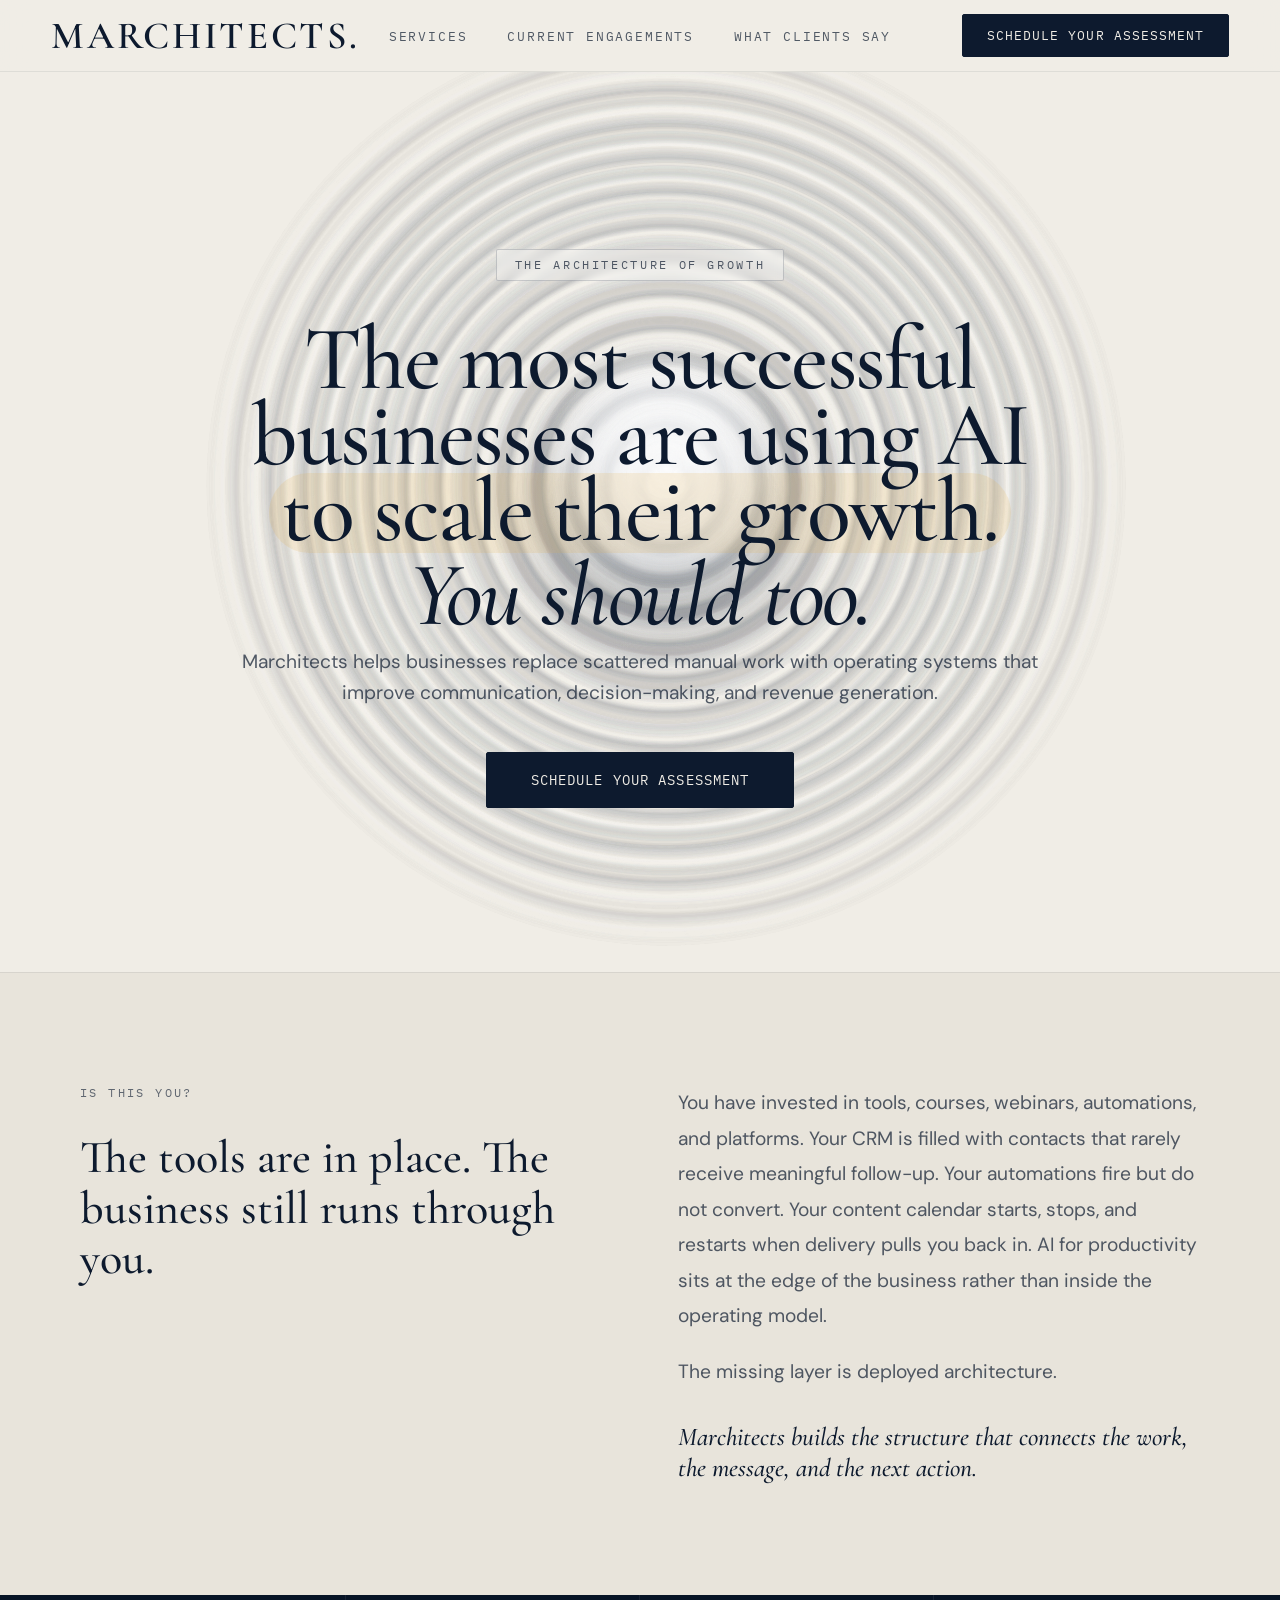
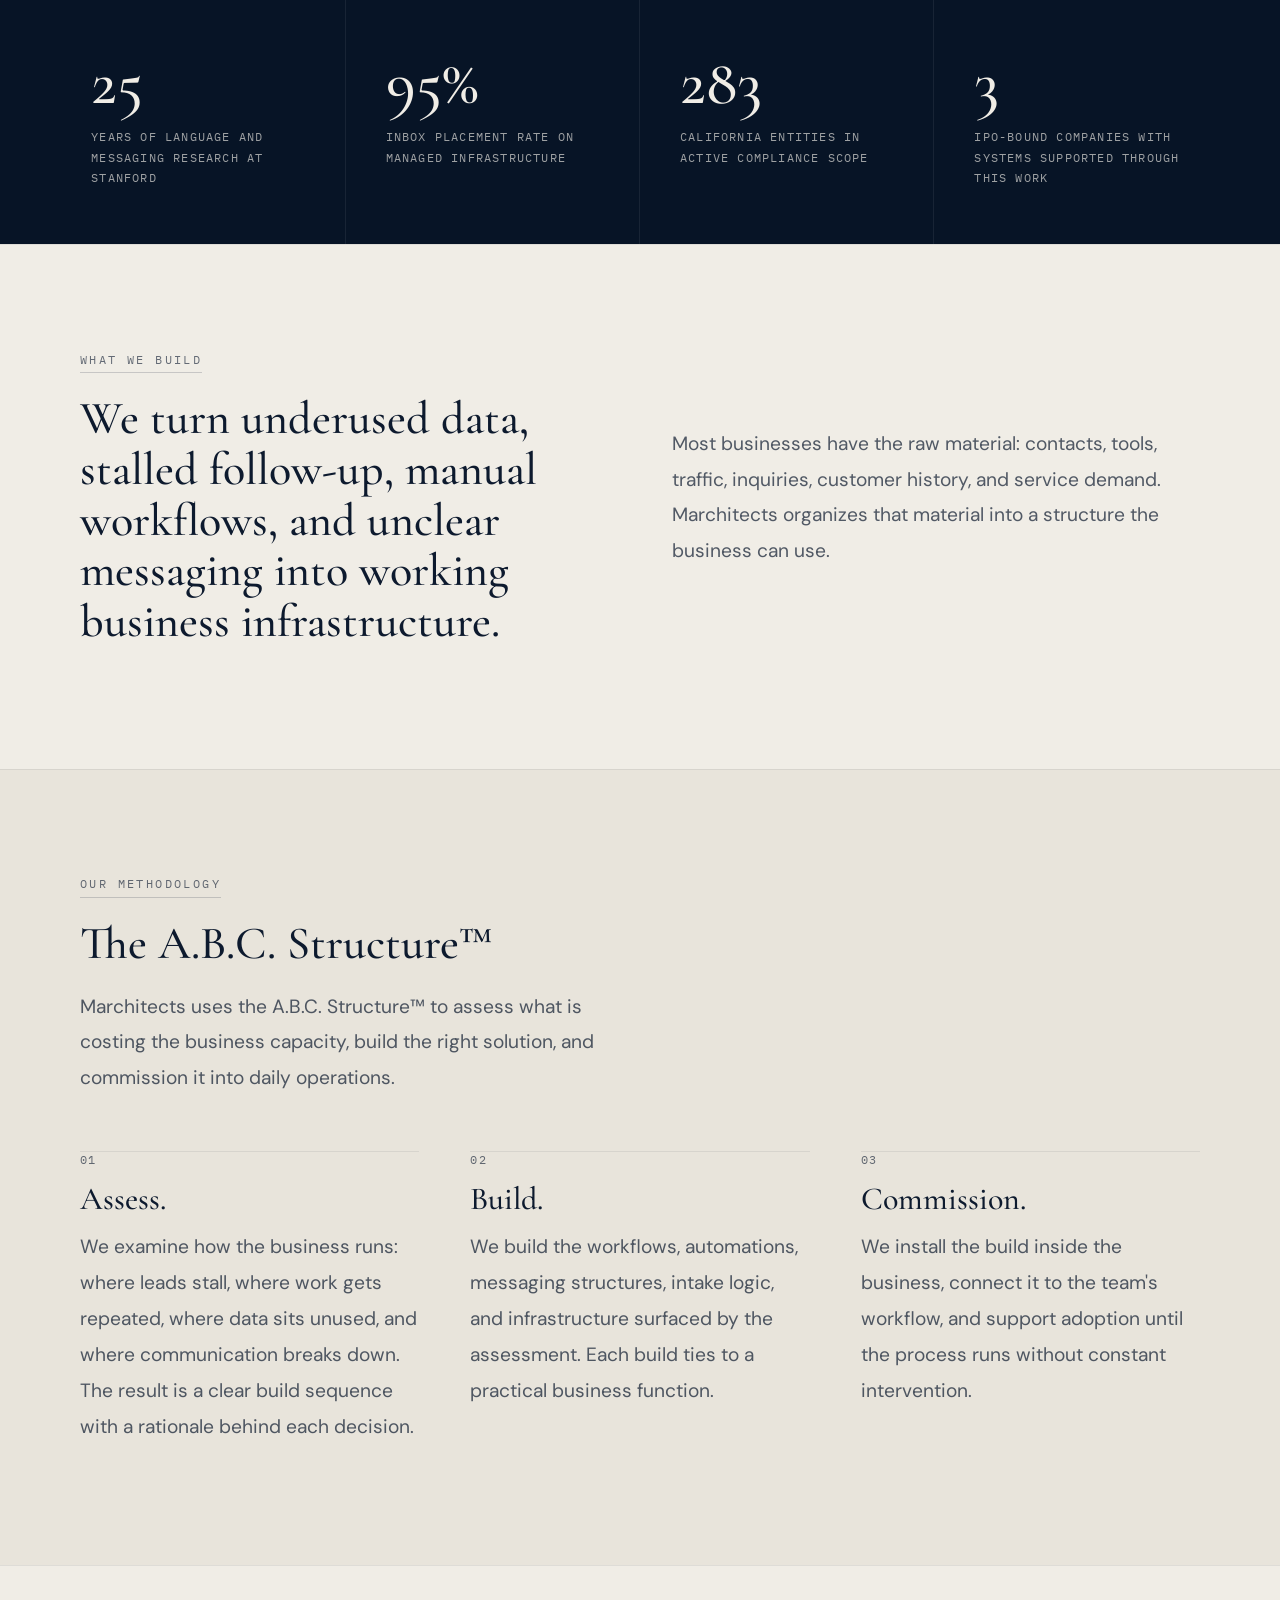
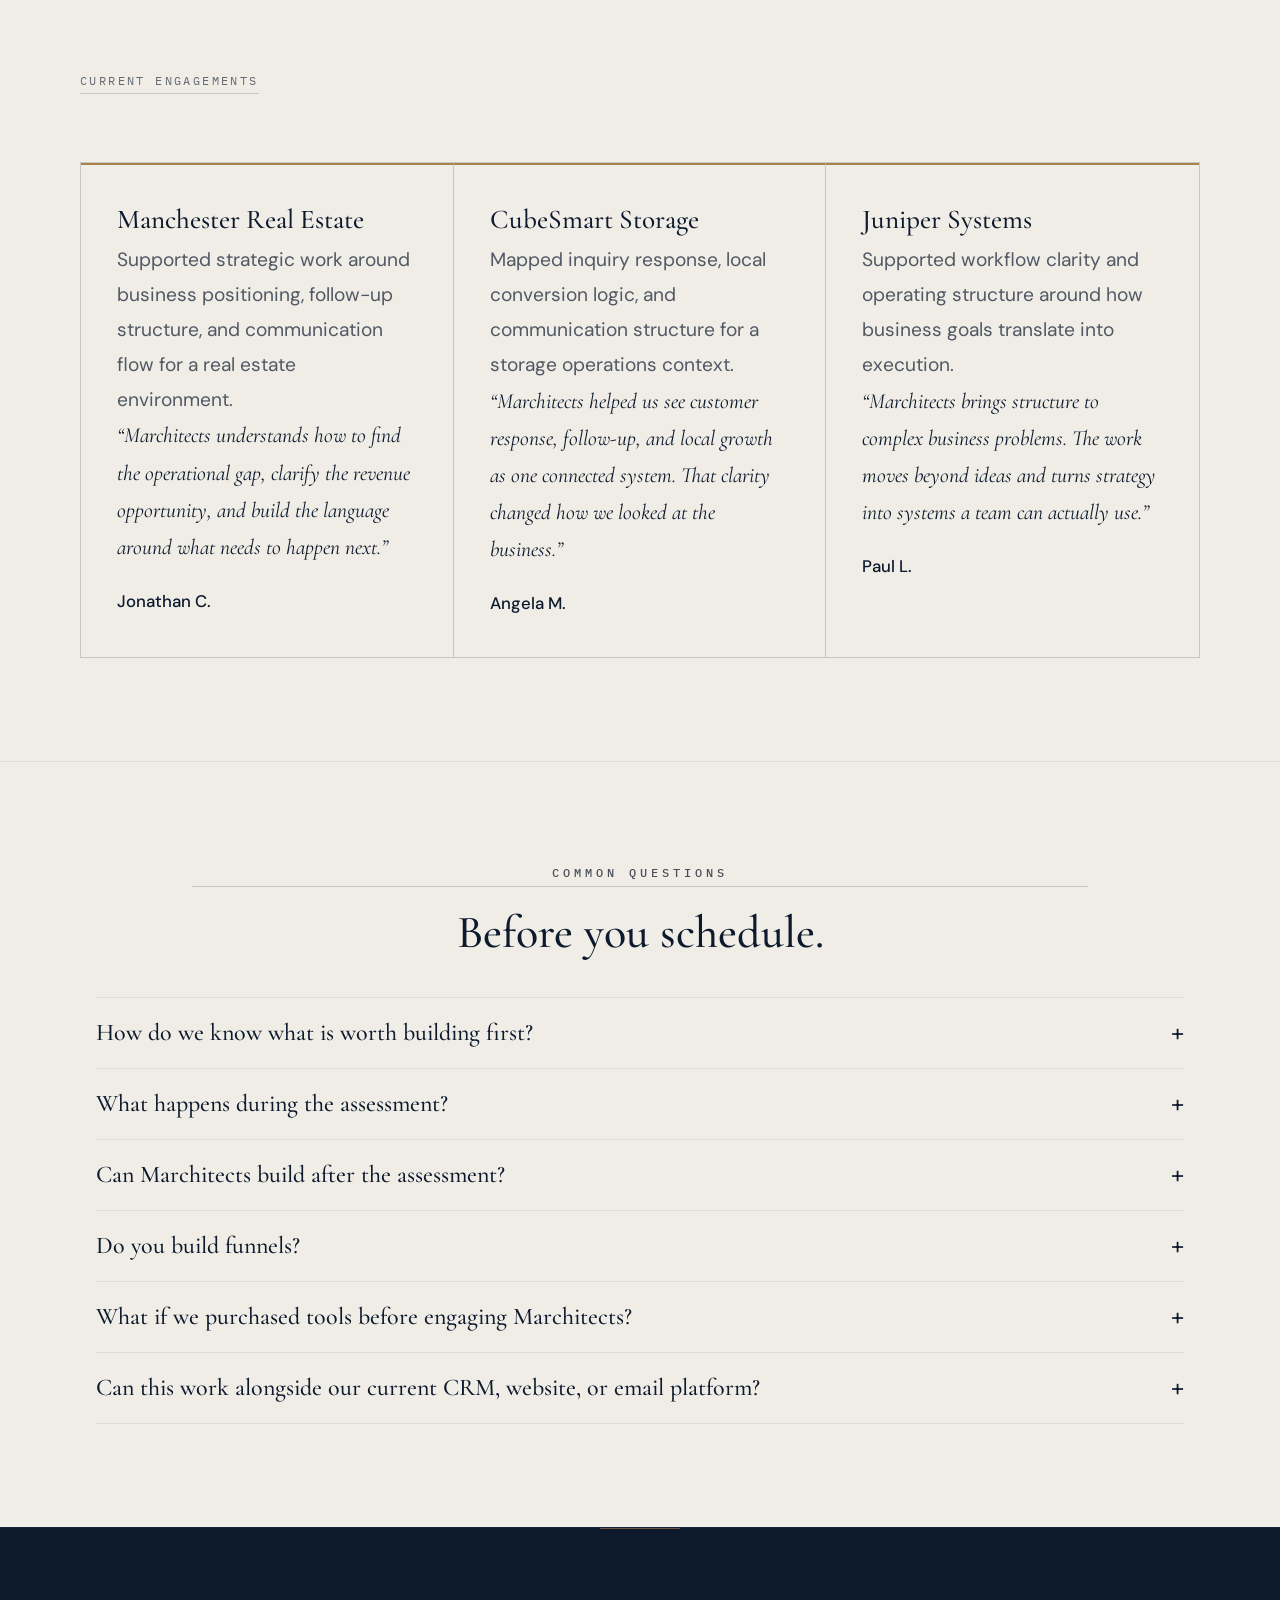
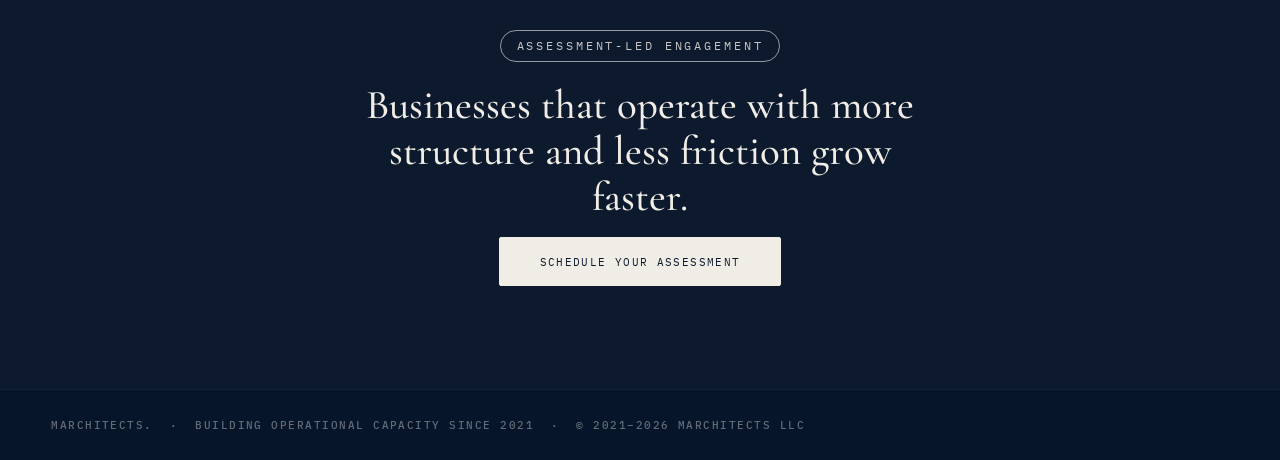
==== index.html @ 33b35381 "Remove closing CTA supporting sentence" ====
<!DOCTYPE html>
<html lang="en">
<head>
<meta charset="UTF-8">
<meta name="viewport" content="width=device-width, initial-scale=1.0">
<title>Marchitects — Growth Systems for the AI Era</title>
<meta name="description" content="Marchitects builds trusted narrative systems and agentic infrastructure that replace manual work with operational capacity.">
<link rel="canonical" href="https://marchitects.io/">
<link rel="preconnect" href="https://fonts.googleapis.com">
<link href="https://fonts.googleapis.com/css2?family=Cormorant+Garamond:ital,wght@0,400;0,500;0,600;1,400;1,500&family=IBM+Plex+Mono:wght@400;500&family=DM+Sans:wght@300;400;500&display=swap" rel="stylesheet">
<style>
/* ── Reset ─────────────────────────── */
*{box-sizing:border-box;margin:0;padding:0;}
html{scroll-behavior:smooth;font-size:16px;}
body{
  font-family:'DM Sans',sans-serif;
  background:#f0ede6;
  color:#0d1a2e;
  -webkit-font-smoothing:antialiased;
}

/* ── Design tokens ──────────────────── */
:root{
  --ink:       #0d1a2e;
  --ink-70:    rgba(13,26,46,.70);
  --ink-45:    rgba(13,26,46,.45);
  --ink-18:    rgba(13,26,46,.18);
  --ink-08:    rgba(13,26,46,.08);
  --paper:     #f0ede6;
  --paper-alt: #e8e4db;
  --white:     #ffffff;
  --gold:      #a8834a;
  --gold-lt:   rgba(168,131,74,.22);
  --max:       1120px;
  --pad:       clamp(1.25rem,4vw,4rem);

  /* ripple */
  --ripple-size:920px;
  --ripple-contrast:0.85;
  --ripple-soft:0.75;
}

/* ── Nav ────────────────────────────── */
nav{
  position:sticky;top:0;z-index:200;
  height:72px;
  display:flex;align-items:center;justify-content:space-between;
  padding:0 var(--pad);
  background:rgba(240,237,230,.94);
  backdrop-filter:blur(14px);
  -webkit-backdrop-filter:blur(14px);
  border-bottom:1px solid var(--ink-08);
  transition:box-shadow .35s ease, border-color .35s ease;
}
nav.scrolled{
  box-shadow:0 1px 32px rgba(13,26,46,.07);
  border-color:var(--ink-18);
}

.nav-brand{
  font-family:'Cormorant Garamond',serif;
  font-size:clamp(1.9rem,3vw,2.6rem);
  font-weight:600;
  letter-spacing:.07em;
  text-transform:uppercase;
  color:var(--ink);
  text-decoration:none;
  flex-shrink:0;
}

.nav-center{
  display:flex;align-items:center;gap:2.5rem;
  list-style:none;
  position:absolute;left:50%;transform:translateX(-50%);
}
.nav-center a{
  font-family:'IBM Plex Mono',monospace;
  font-size:13px;letter-spacing:.14em;text-transform:uppercase;
  color:var(--ink-70);text-decoration:none;
  transition:color .22s ease;
}
.nav-center a:hover{color:var(--ink);}

.nav-cta{
  font-family:'IBM Plex Mono',monospace;
  font-size:.8rem;letter-spacing:.08em;text-transform:uppercase;
  background:var(--ink);color:var(--paper);
  padding:.75rem 1.5rem;
  border:1px solid var(--ink);
  border-radius:2px;
  text-decoration:none;
  transition:background .22s,color .22s;
  flex-shrink:0;
}
.nav-cta:hover{background:transparent;color:var(--ink);}

@media(max-width:740px){
  .nav-center{display:none;}
}

/* ── Ripple ─────────────────────────── */
.water-ripple-css{
  position:absolute;
  top:46%;left:52%;
  width:var(--ripple-size);height:var(--ripple-size);
  transform:translate(-50%,-50%);
  border-radius:9999px;
  filter:blur(.2px);opacity:.9;
  pointer-events:none;z-index:0;
  will-change:transform,opacity;
  background:
    radial-gradient(circle at 50% 48%, rgba(255,255,255,.95) 0%, rgba(255,255,255,.55) 10%, transparent 18%),
    radial-gradient(circle at 50% 52%, rgba(13,26,46,.08) 0%, transparent 26%),
    repeating-radial-gradient(circle at 50% 50%,
      rgba(255,255,255,calc(.16*var(--ripple-contrast))) 0px, transparent 16px,
      rgba(13,26,46,calc(.10*var(--ripple-contrast))) 22px, transparent 34px);
  mask-image:radial-gradient(circle,#000 0%,#000 55%,transparent 78%);
  -webkit-mask-image:radial-gradient(circle,#000 0%,#000 55%,transparent 78%);
}
.water-ripple-css::before,.water-ripple-css::after{content:"";position:absolute;inset:0;border-radius:inherit;opacity:.9;}
.water-ripple-css::before{
  background:
    radial-gradient(circle at 50% 50%, rgba(255,255,255,.70) 0%, rgba(255,255,255,.10) 12%, transparent 22%),
    radial-gradient(circle at 50% 56%, rgba(13,26,46,.12) 0%, transparent 30%),
    repeating-radial-gradient(circle at 50% 50%,
      rgba(255,255,255,calc(.10*var(--ripple-contrast))) 0px, transparent 20px,
      rgba(13,26,46,calc(.07*var(--ripple-contrast))) 28px, transparent 42px);
  transform:scale(.86);opacity:calc(.72*var(--ripple-soft));filter:blur(.4px);
}
.water-ripple-css::after{transform:scale(1.06);opacity:calc(.40*var(--ripple-soft));filter:blur(.8px);background:inherit;}
@keyframes waterPulse{0%{transform:translate(-50%,-50%) scale(.84);opacity:0}18%{opacity:.95}60%{opacity:.55}100%{transform:translate(-50%,-50%) scale(1.06);opacity:0}}
@keyframes waterPulse2{0%{transform:translate(-50%,-50%) scale(.88);opacity:0}26%{opacity:.55}100%{transform:translate(-50%,-50%) scale(1.10);opacity:0}}
@keyframes waterPulse3{0%{transform:translate(-50%,-50%) scale(.92);opacity:0}34%{opacity:.35}100%{transform:translate(-50%,-50%) scale(1.14);opacity:0}}
.water-ripple-css.l1{animation:waterPulse  6.8s cubic-bezier(.16,1,.3,1) infinite;}
.water-ripple-css.l2{animation:waterPulse2 6.8s cubic-bezier(.16,1,.3,1) infinite;}
.water-ripple-css.l3{animation:waterPulse3 6.8s cubic-bezier(.16,1,.3,1) infinite;}

/* ── Hero ───────────────────────────── */
.hero{
  position:relative;overflow:hidden;
  min-height:100svh;
  display:flex;align-items:center;justify-content:center;
  text-align:center;
  padding:clamp(4.5rem,8vw,7rem) var(--pad) clamp(4rem,7vw,6rem);
  background:var(--paper);
}
.hero-inner{position:relative;z-index:1;max-width:var(--max);margin:0 auto;}
.hero-eyebrow{
  display:inline-block;
  font-family:'IBM Plex Mono',monospace;
  font-size:12px;letter-spacing:.22em;text-transform:uppercase;
  color:var(--ink-70);
  border:1px solid var(--ink-18);
  border-radius:2px;
  padding:.45rem 1.1rem;
  margin-bottom:2.5rem;
  background:rgba(255,255,255,.30);
  backdrop-filter:blur(4px);
  -webkit-backdrop-filter:blur(4px);
}
.hero-h1{
  font-family:'Cormorant Garamond',serif;
  font-size:clamp(4.9rem,7.1vw,8rem);
  font-weight:500;color:var(--ink);
  line-height:.84;margin-bottom:.25rem;
  letter-spacing:-.018em;
  text-align:center;
}
.hero-h1 span{display:block;}
.hero-highlight{
  display:inline-block;
  width:fit-content;
  margin-left:auto;
  margin-right:auto;
  padding:0 .14em .04em;
  border-radius:999px;
  background:rgba(227,172,69,.16);
}
.hero-subline{
  font-family:'Cormorant Garamond',serif;
  font-size:clamp(4.9rem,7.1vw,8rem);
  line-height:.84;
  margin-top:0;
  margin-bottom:.85rem;
  color:var(--ink);
  font-style:italic;
  font-weight:500;
  letter-spacing:-.018em;
  text-align:center;
}
.hero-sub{
  font-size:clamp(1.2rem,1.5vw,1.35rem);
  font-weight:400;color:var(--ink-70);
  line-height:1.6;max-width:52rem;
  margin:0 auto 2.75rem;
}
.hero-cta{
  display:inline-block;
  font-family:'IBM Plex Mono',monospace;
  font-size:.875rem;letter-spacing:.08em;text-transform:uppercase;
  background:var(--ink);color:var(--paper);
  padding:1.1rem 2.75rem;
  border:1px solid var(--ink);
  border-radius:2px;
  text-decoration:none;
  transition:background .22s,color .22s;
}
.hero-cta:hover{background:transparent;color:var(--ink);}


@media(max-width:900px){
  .hero{padding:7.5rem clamp(1rem,4vw,1.5rem) 4.5rem;}
  .hero-inner{max-width:960px;}
  .hero-h1{font-size:clamp(3rem,11.5vw,5.2rem);line-height:.9;}
  .hero-subline{font-size:clamp(3rem,11.5vw,5.2rem);line-height:.9;margin-bottom:.75rem;}
}
/* ── Is This You ────────────────────── */
.ity{
  background:var(--paper-alt);
  padding:7rem var(--pad);
  border-top:1px solid var(--ink-08);
}
.ity-inner{
  max-width:var(--max);margin:0 auto;
  display:grid;grid-template-columns:1fr 1fr;gap:clamp(3rem,6vw,6rem);
  align-items:start;text-align:left;
}
.ity-label{
  font-family:'IBM Plex Mono',monospace;
  font-size:12px;letter-spacing:.2em;text-transform:uppercase;
  color:rgba(13,26,46,.62);margin-bottom:2rem;
}
.ity-h{
  font-family:'Cormorant Garamond',serif;
  font-size:clamp(2.4rem,3.6vw,3.6rem);
  font-weight:500;color:var(--ink);line-height:1.1;
  margin-bottom:2.5rem;
}
.ity-body{
  font-size:1.2rem;font-weight:400;
  color:var(--ink-70);line-height:1.85;margin-bottom:1.25rem;
}
.ity-close{
  font-family:'Cormorant Garamond',serif;
  font-size:clamp(1.5rem,2vw,1.9rem);font-weight:500;font-style:italic;color:var(--ink);
  margin-top:2rem;display:block;
}

/* ── Proof Bar ──────────────────────── */
.proof-bar{
  display:grid;grid-template-columns:repeat(4,1fr);
  background:#071426;
  padding:0 var(--pad);
}
.proof-cell{
  padding:3.5rem 2.5rem;
  border-right:1px solid rgba(255,255,255,.07);
}
.proof-cell:last-child{border-right:none;}
.proof-num{
  font-family:'Cormorant Garamond',serif;
  font-size:clamp(3.6rem,5vw,5rem);font-weight:500;
  color:var(--paper);line-height:1;margin-bottom:.75rem;
}
.proof-label{
  font-family:'IBM Plex Mono',monospace;
  font-size:12px;letter-spacing:.1em;text-transform:uppercase;
  color:rgba(240,237,230,.65);line-height:1.7;
}

/* ── Section shell ──────────────────── */
.section{
  padding:clamp(4rem,8vw,7rem) var(--pad);
  border-top:1px solid var(--ink-08);
}
.section.alt{background:var(--paper-alt);}
.sec-inner{max-width:var(--max);margin:0 auto;}

.sec-tag{
  display:inline-block;
  font-family:'IBM Plex Mono',monospace;
  font-size:12px;letter-spacing:.2em;text-transform:uppercase;
  color:rgba(13,26,46,.62);
  padding-bottom:.35rem;
  border-bottom:1px solid var(--ink-18);
  margin-bottom:1.25rem;
}
.sec-h{
  font-family:'Cormorant Garamond',serif;
  font-size:clamp(2.4rem,3.6vw,3.6rem);
  font-weight:500;color:var(--ink);
  line-height:1.1;margin-bottom:1.25rem;max-width:680px;
}
.sec-b{
  font-size:1.2rem;font-weight:400;
  color:var(--ink-70);line-height:1.85;
  max-width:560px;margin-bottom:1.25rem;
}

/* ── Two-col intro grid ─────────────── */
.intro-grid{
  display:grid;grid-template-columns:1fr 1fr;gap:4rem;align-items:center;
}
@media(max-width:860px){.intro-grid{grid-template-columns:1fr;gap:2.5rem;}}

/* ── Premium cards ──────────────────── */
/* Framework steps — full-width list */
.framework-list{margin-top:3.5rem;display:grid;grid-template-columns:repeat(3,1fr);gap:clamp(2rem,4vw,4rem);}
.framework-step{
  display:block;
  padding:0;
  border-top:1px solid var(--ink-08);
  transition:background .22s;
}
.framework-step:last-child{border-bottom:none;}
.step-num{
  font-family:'IBM Plex Mono',monospace;
  font-size:12px;letter-spacing:.1em;color:rgba(13,26,46,.62);
  margin-bottom:.75rem;
}
.step-title{
  font-family:'Cormorant Garamond',serif;
  font-size:2rem;font-weight:500;color:var(--ink);margin-bottom:.65rem;
}
.step-body{
  font-size:1.2rem;font-weight:400;
  color:var(--ink-70);line-height:1.88;
  margin-bottom:1.1rem;max-width:600px;
}
.outcome-row{
  display:inline-flex;align-items:baseline;gap:.75rem;
  padding:.55rem 1rem;
  background:var(--paper);
  border:1px solid var(--ink-08);
  border-radius:2px;
}
.section.alt .outcome-row{background:var(--white);}
.outcome-label{
  font-family:'IBM Plex Mono',monospace;
  font-size:12px;letter-spacing:.14em;text-transform:uppercase;
  color:rgba(13,26,46,.62);
}
.outcome-text{font-size:1.05rem;font-weight:500;color:var(--ink);}

/* Case cards — editorial, 3-col */
.cases-grid{
  display:grid;grid-template-columns:repeat(3,1fr);
  margin-top:3rem;
  border:1px solid var(--ink-18);
}
.case-card{
  padding:2.5rem 2.25rem;
  border-right:1px solid var(--ink-18);
  position:relative;
  background:var(--paper);
  transition:background .25s;
  /* Top gold accent — the McKinsey/consulting signal */
  border-top:2px solid var(--gold);
}
.case-card:last-child{border-right:none;}
.case-card:hover{background:var(--white);}
.case-industry{
  font-family:'IBM Plex Mono',monospace;
  font-size:12px;letter-spacing:.14em;text-transform:uppercase;
  color:rgba(13,26,46,.62);margin-bottom:.65rem;
}
.case-name{
  font-family:'Cormorant Garamond',serif;
  font-size:1.7rem;font-weight:500;color:var(--ink);
  line-height:1.12;margin-bottom:.45rem;
}
.case-status{
  font-family:'IBM Plex Mono',monospace;
  font-size:12px;letter-spacing:.1em;text-transform:uppercase;
  color:rgba(13,26,46,.62);margin-bottom:1.1rem;
}
.case-body{
  font-size:1.2rem;font-weight:400;
  color:var(--ink-70);line-height:1.82;
}

/* Testimonial cards — white, left-rail accent */
.tgrid{
  display:grid;grid-template-columns:repeat(3,1fr);
  gap:1.5rem;margin-top:3rem;
}
#testimonials{background:#071426;}
#testimonials .sec-tag,#testimonials .sec-h{color:var(--paper);}
#testimonials .sec-tag{border-bottom-color:rgba(255,255,255,.24);}
.tcard{
  background:var(--white);
  border:1px solid var(--ink-08);
  /* Left navy rail — editorial signal */
  border-left:3px solid var(--ink);
  padding:2.25rem 2rem;
  display:flex;flex-direction:column;
  transition:box-shadow .25s,transform .25s;
}
.tcard:hover{
  box-shadow:0 12px 40px rgba(13,26,46,.08);
  transform:translateY(-3px);
}
.tquote{
  font-family:'Cormorant Garamond',serif;
  font-size:1.35rem;font-style:italic;
  color:var(--ink);line-height:1.72;
  flex:1;margin-bottom:1.5rem;
}
.t-divider{height:1px;background:var(--ink-08);margin-bottom:1.25rem;}
.tattrib-name{font-size:1.05rem;font-weight:500;color:var(--ink);margin-bottom:.2rem;}
.tattrib-co{
  font-family:'IBM Plex Mono',monospace;
  font-size:12px;letter-spacing:.1em;text-transform:uppercase;color:rgba(13,26,46,.62);
}

/* FAQ */
.faq-list{margin-top:2.5rem;max-width:780px;}
.faq-item{
  border-top:1px solid var(--ink-08);
  padding:1.25rem 0;
}
.faq-item:last-child{border-bottom:1px solid var(--ink-08);}
.faq-question{
  list-style:none;
  cursor:pointer;
  display:flex;
  align-items:center;
  justify-content:space-between;
  gap:2rem;
}
.faq-question::-webkit-details-marker{display:none;}
.faq-question::marker{content:"";}
.faq-q{
  font-family:'Cormorant Garamond',serif;
  font-size:1.5rem;font-weight:500;color:var(--ink);
  line-height:1.25;
}
.faq-icon{
  font-size:1.5rem;
  line-height:1;
  color:var(--ink);
  transition:transform 180ms ease;
  flex-shrink:0;
}
.faq-item[open] .faq-icon{transform:rotate(45deg);}
.faq-answer{margin-top:1rem;max-width:52rem;}
.faq-a{font-size:1.2rem;font-weight:400;color:var(--ink-70);line-height:1.88;}


.faq-section .faq-header{
  text-align:center;
  margin-left:auto;
  margin-right:auto;
  max-width:56rem;
}
.faq-section .section-label,
.faq-label{
  display:block;
  text-align:center;
  color:rgba(10,20,35,.72);
  font-size:.78rem;
  letter-spacing:.32em;
  font-weight:500;
  text-transform:uppercase;
  margin-bottom:1.25rem;
}
.faq-section .section-h2,
.faq-title{
  text-align:center;
  margin-left:auto;
  margin-right:auto;
  margin-bottom:2.5rem;
}
.faq-list,
.faq-accordion{
  max-width:68rem;
  margin-left:auto;
  margin-right:auto;
  width:100%;
}
.faq-item{width:100%;}
.faq-question{
  display:flex;
  justify-content:space-between;
  align-items:center;
  text-align:left;
}
.faq-answer,
.faq-a{
  text-align:left;
  max-width:52rem;
}

/* ── Closing ────────────────────────── */
.closing{
  background:var(--ink);
  padding:clamp(4rem,8vw,7rem) var(--pad);
  text-align:center;
  border-top:1px solid rgba(255,255,255,.04);
  position:relative;overflow:hidden;
}
/* Subtle top gold line on closing */
.closing::before{
  content:"";
  position:absolute;top:0;left:50%;transform:translateX(-50%);
  width:80px;height:1px;
  background:var(--gold);
  opacity:.6;
}
.closing-inner{max-width:600px;margin:0 auto;position:relative;z-index:1;}
.closing-eyebrow{
  display:inline-block;
  font-family:'IBM Plex Mono',monospace;
  font-size:12px;letter-spacing:.24em;text-transform:uppercase;
  color:rgba(240,237,230,.82);margin-bottom:1.35rem;
  border:1px solid rgba(240,237,230,.6);
  border-radius:999px;
  padding:.45rem .95rem;
}
.closing-h{
  font-family:'Cormorant Garamond',serif;
  font-size:clamp(2rem,3.2vw,2.9rem);
  font-weight:500;color:var(--paper);
  line-height:1.12;margin-bottom:1rem;max-width:700px;margin-left:auto;margin-right:auto;
}
.closing-sub{
  font-size:1.2rem;font-weight:400;
  color:rgba(240,237,230,.70);
  line-height:1.85;margin-bottom:2.75rem;
}
.btn-light{
  display:inline-block;
  font-family:'IBM Plex Mono',monospace;
  font-size:10.5px;letter-spacing:.13em;text-transform:uppercase;
  background:var(--paper);color:var(--ink);
  padding:1.05rem 2.5rem;
  border:1px solid var(--paper);
  border-radius:2px;text-decoration:none;
  transition:background .22s,color .22s;
}
.btn-light:hover{background:transparent;color:var(--paper);}

/* ── Footer ─────────────────────────── */
footer{
  background:#07152a;
  padding:1.75rem var(--pad);
  display:flex;justify-content:space-between;align-items:center;
  border-top:1px solid rgba(255,255,255,.05);
}
.footer-brand{
  font-family:'IBM Plex Mono',monospace;
  font-size:10.5px;font-weight:500;letter-spacing:.14em;text-transform:uppercase;
  color:rgba(240,237,230,.4);
}
.footer-note{
  font-family:'IBM Plex Mono',monospace;
  font-size:12px;letter-spacing:.1em;text-transform:uppercase;
  color:rgba(240,237,230,.45);
}

/* ── Fade on scroll ──────────────────── */
.fade{opacity:0;transform:translateY(22px);transition:opacity .75s ease,transform .75s ease;}
.fade.up{opacity:1;transform:translateY(0);}
/* ensure grid parents don't clip the lift */
.ity-inner,.intro-grid,.framework-grid,.case-grid,.tcard-grid{overflow:visible;}

/* ── Mobile ──────────────────────────── */
@media(max-width:860px){
  .ity-inner,.intro-grid{grid-template-columns:1fr;gap:2.5rem;}
  .framework-list{grid-template-columns:1fr;}
  .proof-bar{grid-template-columns:1fr 1fr;}
  .cases-grid{grid-template-columns:1fr;border-right:none;}
  .case-card{border-right:none;border-bottom:1px solid var(--ink-18);}
  .case-card:last-child{border-bottom:none;}
  .tgrid{grid-template-columns:1fr;}
}
@media(max-width:600px){
  .proof-bar{grid-template-columns:1fr;}
  footer{flex-direction:column;gap:.75rem;text-align:center;}
}
</style>
</head>
<body>

<!-- ── Navigation ─────────────────────────────────────── -->
<nav id="navbar">
  <a href="/" class="nav-brand">Marchitects.</a>
  <ul class="nav-center">
    <li><a href="#what-we-build">Services</a></li>
    <li><a href="#case-studies">Current Engagements</a></li>
    <li><a href="#testimonials">What Clients Say</a></li>
  </ul>
  <a href="https://cal.com/marchitects" class="nav-cta">Schedule Your Assessment</a>
</nav>

<!-- ── Hero ───────────────────────────────────────────── -->
<section class="hero">
  <div class="water-ripple-css l1" aria-hidden="true"></div>
  <div class="water-ripple-css l2" style="animation-delay:1.7s" aria-hidden="true"></div>
  <div class="water-ripple-css l3" style="animation-delay:3.4s" aria-hidden="true"></div>
  <div class="hero-inner">
    <span class="hero-eyebrow">The Architecture of Growth</span>
    <h1 class="hero-h1">
      <span>The most successful</span>
      <span>businesses are using AI</span>
      <span class="hero-highlight">to scale their growth.</span>
    </h1>
    <p class="hero-subline">You should too.</p>
    <p class="hero-sub">Marchitects helps businesses replace scattered manual work with operating systems that improve communication, decision-making, and revenue generation.</p>
    <a href="https://cal.com/marchitects" class="hero-cta">Schedule Your Assessment</a>
  </div>
</section>

<!-- ── Is This You ─────────────────────────────────────── -->
<section class="ity">
  <div class="ity-inner" style="overflow:visible">
    <div class="fade" style="overflow:visible">
      <p class="ity-label">Is this you?</p>
      <h2 class="ity-h">The tools are in place. The business still runs through you.</h2>
    </div>
    <div class="fade" style="overflow:visible;transition-delay:.18s">
      <p class="ity-body">You have invested in tools, courses, webinars, automations, and platforms. Your CRM is filled with contacts that rarely receive meaningful follow-up. Your automations fire but do not convert. Your content calendar starts, stops, and restarts when delivery pulls you back in. AI for productivity sits at the edge of the business rather than inside the operating model.</p>
      <p class="ity-body">The missing layer is deployed architecture.</p>
      <p class="ity-close">Marchitects builds the structure that connects the work, the message, and the next action.</p>
    </div>
  </div>
</section>

<!-- ── Proof Bar ───────────────────────────────────────── -->
<div class="proof-bar">
  <div class="proof-cell fade">
    <div class="proof-num">25</div>
    <div class="proof-label">Years of language and messaging research at Stanford</div>
  </div>
  <div class="proof-cell fade">
    <div class="proof-num">95%</div>
    <div class="proof-label">Inbox placement rate on managed infrastructure</div>
  </div>
  <div class="proof-cell fade">
    <div class="proof-num">283</div>
    <div class="proof-label">California entities in active compliance scope</div>
  </div>
  <div class="proof-cell fade">
    <div class="proof-num">3</div>
    <div class="proof-label">IPO-bound companies with systems supported through this work</div>
  </div>
</div>

<!-- ── What We Build ───────────────────────────────────── -->
<section class="section" id="what-we-build">
  <div class="sec-inner">
    <div class="intro-grid">
      <div class="fade">
        <span class="sec-tag">What We Build</span>
        <h2 class="sec-h">We turn underused data, stalled follow-up, manual workflows, and unclear messaging into working business infrastructure.</h2>
      </div>
      <div class="fade">
        <p class="sec-b">Most businesses have the raw material: contacts, tools, traffic, inquiries, customer history, and service demand. Marchitects organizes that material into a structure the business can use.</p>
      </div>
    </div>
  </div>
</section>

<!-- ── A.D.D. Framework ────────────────────────────────── -->
<section class="section alt" id="abc-structure">
  <div class="sec-inner">
    <span class="sec-tag fade">OUR METHODOLOGY</span>
    <h2 class="sec-h fade">The A.B.C. Structure™</h2>
    <p class="sec-b fade">Marchitects uses the A.B.C. Structure™ to assess what is costing the business capacity, build the right solution, and commission it into daily operations.</p>
    <div class="framework-list">

      <div class="framework-step fade">
        <div class="step-num">01</div>
        <div>
          <div class="step-title">Assess.</div>
          <p class="step-body">We examine how the business runs: where leads stall, where work gets repeated, where data sits unused, and where communication breaks down. The result is a clear build sequence with a rationale behind each decision.</p>
        </div>
      </div>

      <div class="framework-step fade">
        <div class="step-num">02</div>
        <div>
          <div class="step-title">Build.</div>
          <p class="step-body">We build the workflows, automations, messaging structures, intake logic, and infrastructure surfaced by the assessment. Each build ties to a practical business function.</p>
        </div>
      </div>

      <div class="framework-step fade">
        <div class="step-num">03</div>
        <div>
          <div class="step-title">Commission.</div>
          <p class="step-body">We install the build inside the business, connect it to the team's workflow, and support adoption until the process runs without constant intervention.</p>
        </div>
      </div>

    </div>
  </div>
</section>

<!-- ── Client Work ─────────────────────────────────────── -->
<section class="section" id="case-studies">
  <div class="sec-inner">
    <span class="sec-tag fade">Current Engagements</span>
        <div class="cases-grid">
      <div class="case-card fade">
        <div class="case-name">Manchester Real Estate</div>
        <div class="case-body">Supported strategic work around business positioning, follow-up structure, and communication flow for a real estate environment.</div>
        <p class="tquote">“Marchitects understands how to find the operational gap, clarify the revenue opportunity, and build the language around what needs to happen next.”</p>
        <div class="tattrib-name">Jonathan C.</div>
      </div>
      <div class="case-card fade">
        <div class="case-name">CubeSmart Storage</div>
        <div class="case-body">Mapped inquiry response, local conversion logic, and communication structure for a storage operations context.</div>
        <p class="tquote">“Marchitects helped us see customer response, follow-up, and local growth as one connected system. That clarity changed how we looked at the business.”</p>
        <div class="tattrib-name">Angela M.</div>
      </div>
      <div class="case-card fade">
        <div class="case-name">Juniper Systems</div>
        <div class="case-body">Supported workflow clarity and operating structure around how business goals translate into execution.</div>
        <p class="tquote">“Marchitects brings structure to complex business problems. The work moves beyond ideas and turns strategy into systems a team can actually use.”</p>
        <div class="tattrib-name">Paul L.</div>
      </div>
    </div>
  </div>
</section>

<!-- ── FAQ ─────────────────────────────────────────────── -->
<section class="section faq-section">
  <div class="sec-inner">
    <div class="faq-header fade">
      <span class="sec-tag faq-label">Common Questions</span>
      <h2 class="sec-h faq-title">Before you schedule.</h2>
    </div>
    <div class="faq-list faq-accordion">
      <details class="faq-item fade">
        <summary class="faq-question"><span class="faq-q">How do we know what is worth building first?</span><span class="faq-icon" aria-hidden="true">+</span></summary>
        <div class="faq-answer"><p class="faq-a">Marchitects starts with business impact. We look for repeatable work, stalled follow-up, manual intake, underused data, and places where automation or clearer communication can create measurable value.</p></div>
      </details>
      <details class="faq-item fade">
        <summary class="faq-question"><span class="faq-q">What happens during the assessment?</span><span class="faq-icon" aria-hidden="true">+</span></summary>
        <div class="faq-answer"><p class="faq-a">We review your operations, growth goals, tools, customer journey, intake process, follow-up flow, and team capacity. You leave with a prioritized build path.</p></div>
      </details>
      <details class="faq-item fade">
        <summary class="faq-question"><span class="faq-q">Can Marchitects build after the assessment?</span><span class="faq-icon" aria-hidden="true">+</span></summary>
        <div class="faq-answer"><p class="faq-a">Yes. The assessment moves into development across workflow automation, agentic systems, email infrastructure, intake logic, content systems, and operational tooling.</p></div>
      </details>
      <details class="faq-item fade">
        <summary class="faq-question"><span class="faq-q">Do you build funnels?</span><span class="faq-icon" aria-hidden="true">+</span></summary>
        <div class="faq-answer"><p class="faq-a">Marchitects designs the conversion architecture behind the funnel: lead capture, intake logic, automation sequencing, and the language that moves prospects to action. Social Following Studios handles full-service execution when needed.</p></div>
      </details>
      <details class="faq-item fade">
        <summary class="faq-question"><span class="faq-q">What if we purchased tools before engaging Marchitects?</span><span class="faq-icon" aria-hidden="true">+</span></summary>
        <div class="faq-answer"><p class="faq-a">Marchitects evaluates what belongs in the operating model, what needs connection, and what can be retired or ignored.</p></div>
      </details>
      <details class="faq-item fade">
        <summary class="faq-question"><span class="faq-q">Can this work alongside our current CRM, website, or email platform?</span><span class="faq-icon" aria-hidden="true">+</span></summary>
        <div class="faq-answer"><p class="faq-a">Yes. Marchitects designs around the current environment first, then builds the missing structure around it.</p></div>
      </details>
    </div></div>
  </div>
</section>

<!-- ── Closing CTA ─────────────────────────────────────── -->
<section class="closing">
  <div class="closing-inner fade">
    <span class="closing-eyebrow">Assessment-led engagement</span>
    <h2 class="closing-h">Businesses that operate with more structure and less friction grow faster.</h2>
    <a href="https://cal.com/marchitects" class="btn-light">Schedule Your Assessment</a>
  </div>
</section>

<!-- ── Footer ──────────────────────────────────────────── -->
<footer>
  <div class="footer-brand">Marchitects. &nbsp;·&nbsp; Building Operational Capacity Since 2021 &nbsp;·&nbsp; © 2021–2026 Marchitects LLC</div>
</footer>

<script>
  window.addEventListener('scroll',()=>{
    document.getElementById('navbar').classList.toggle('scrolled', window.scrollY > 40);
  });
  const io = new IntersectionObserver(entries=>{
    entries.forEach(e=>{if(e.isIntersecting){e.target.classList.add('up');io.unobserve(e.target);}});
  },{threshold:.09});
  document.querySelectorAll('.fade').forEach(el=>io.observe(el));
</script>
</body>
</html>
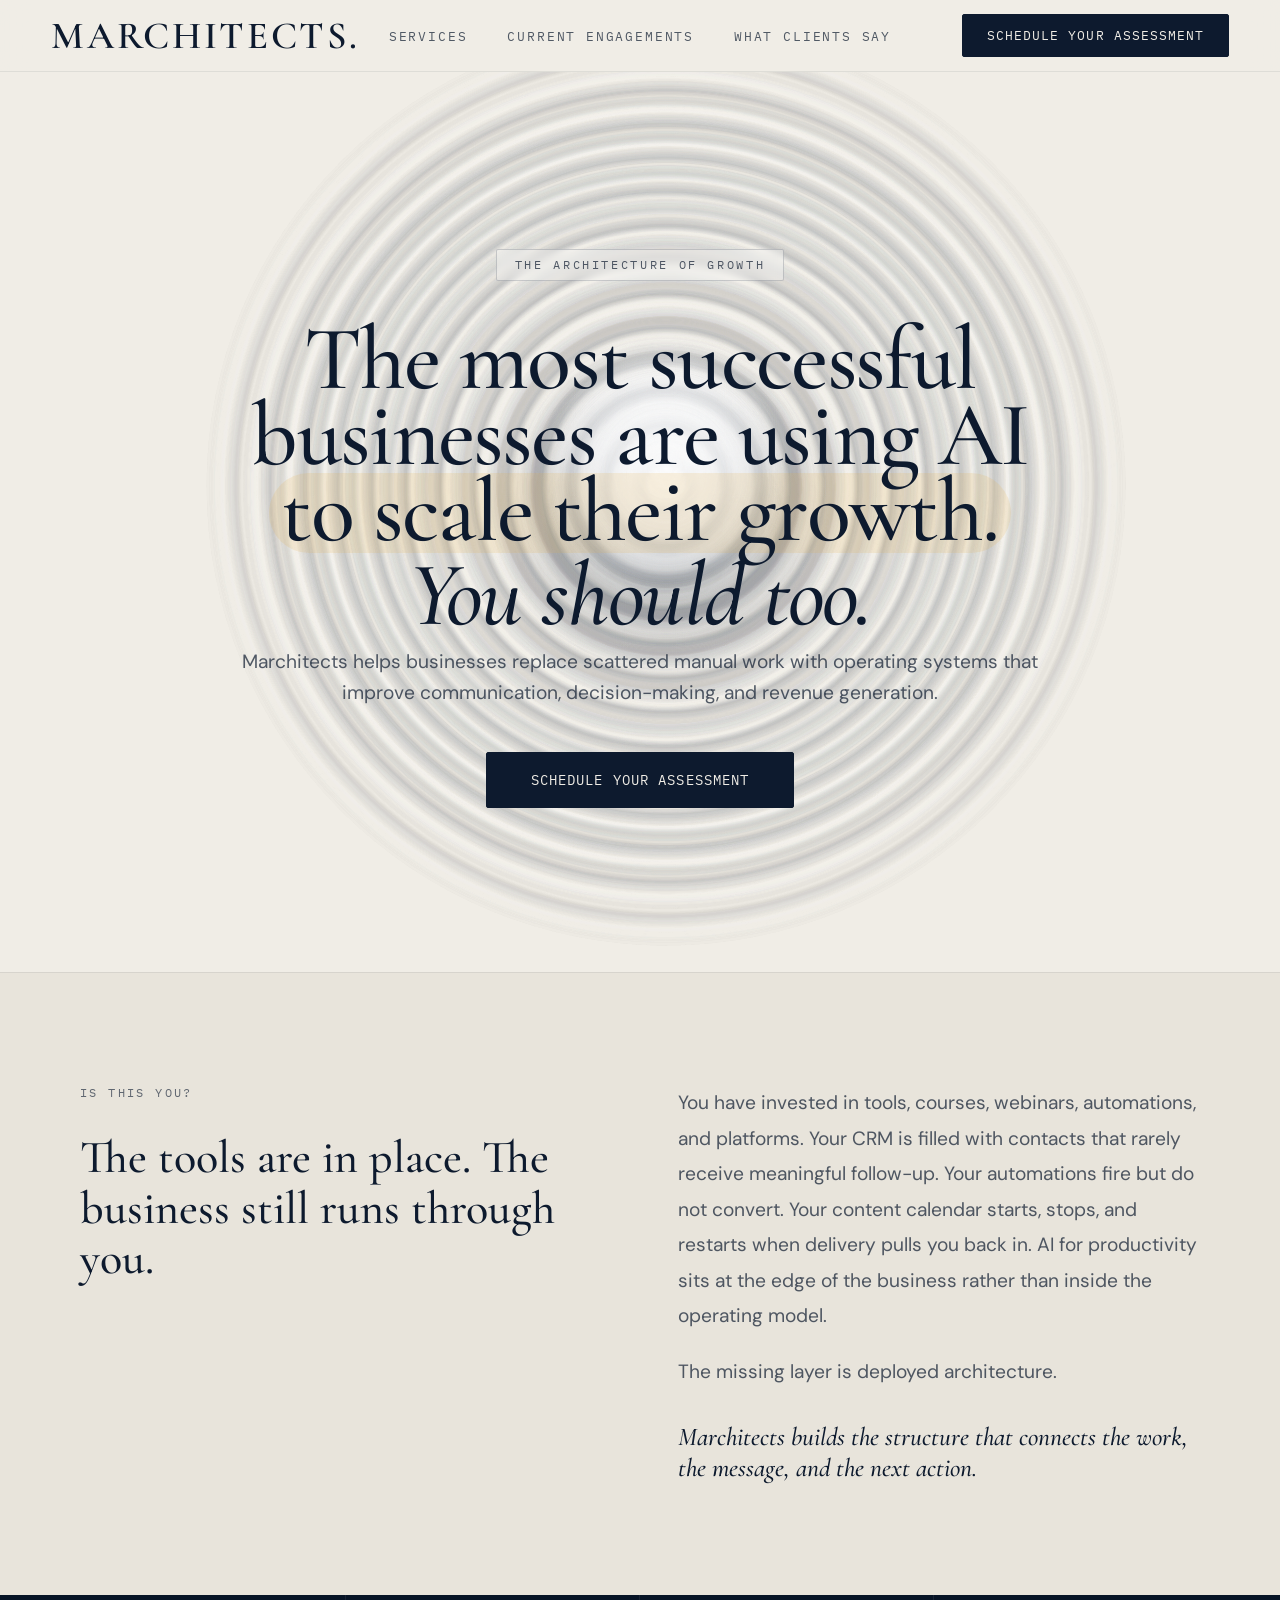
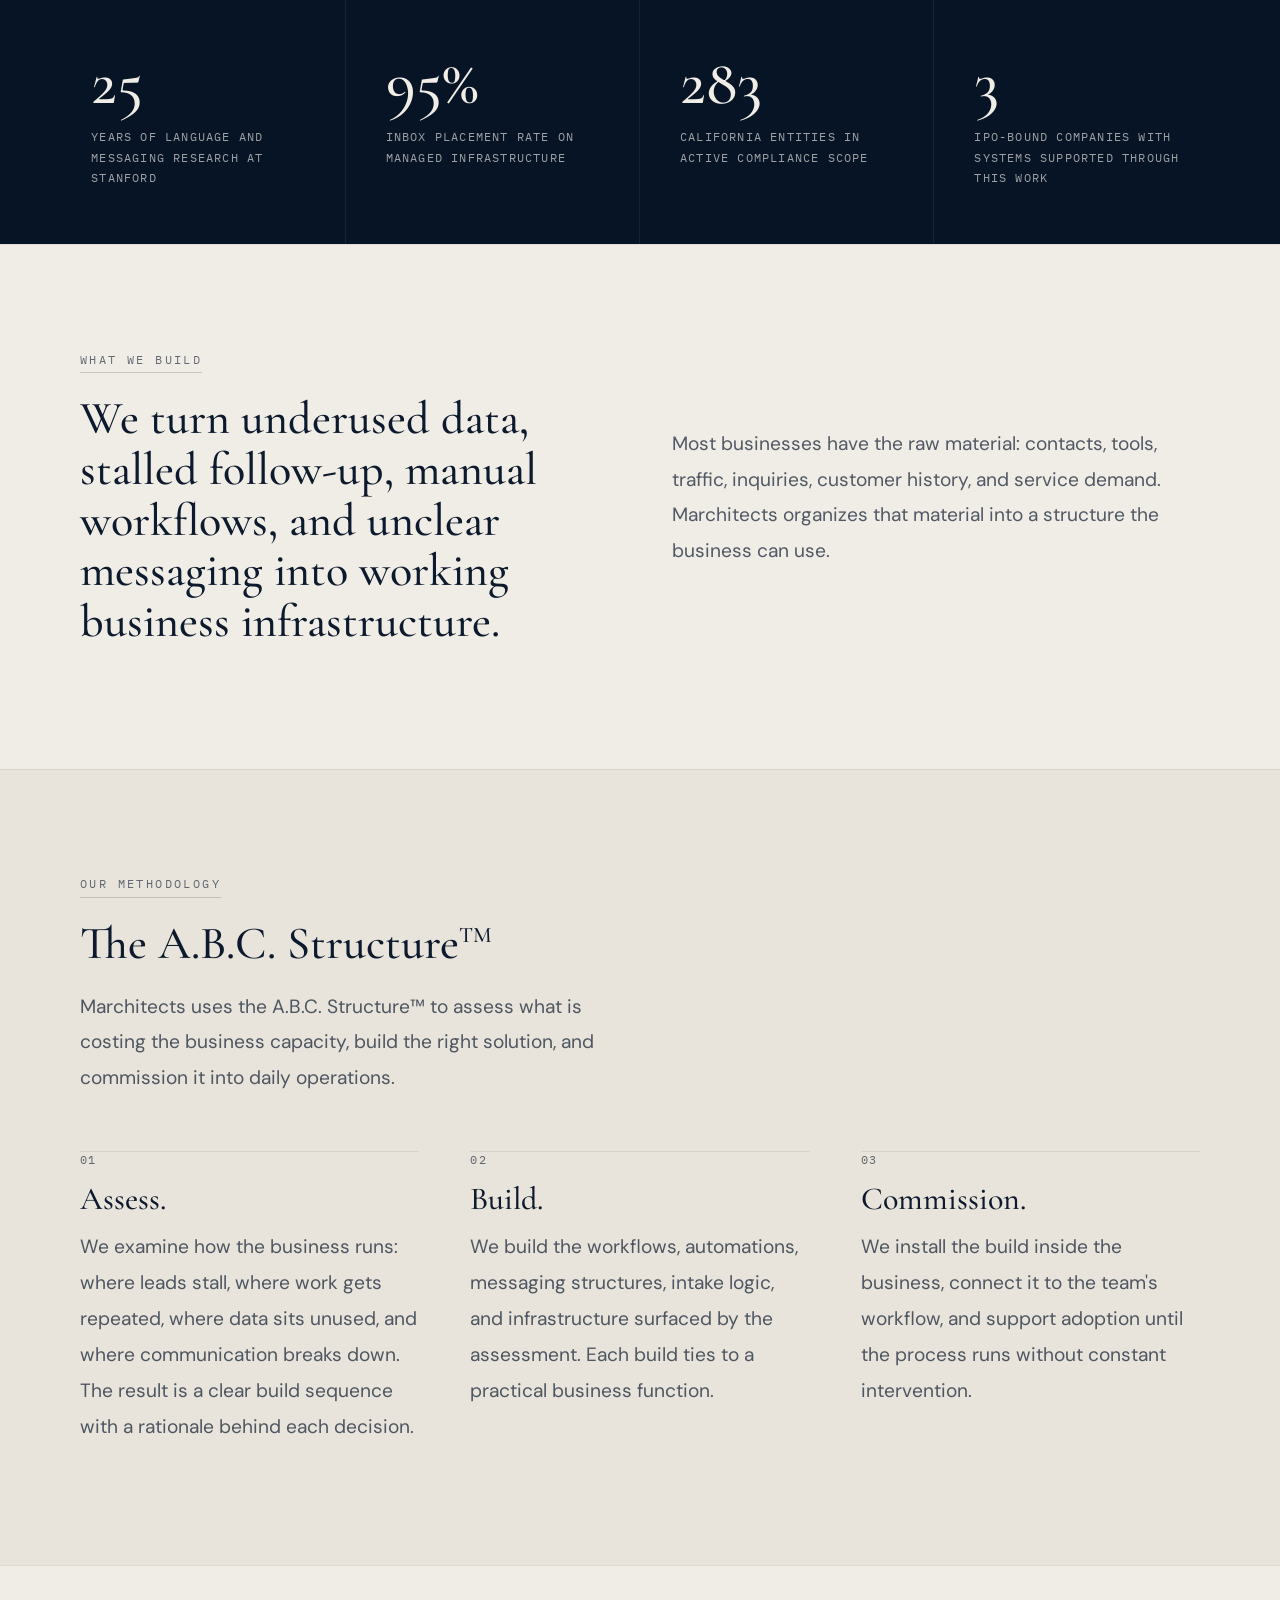
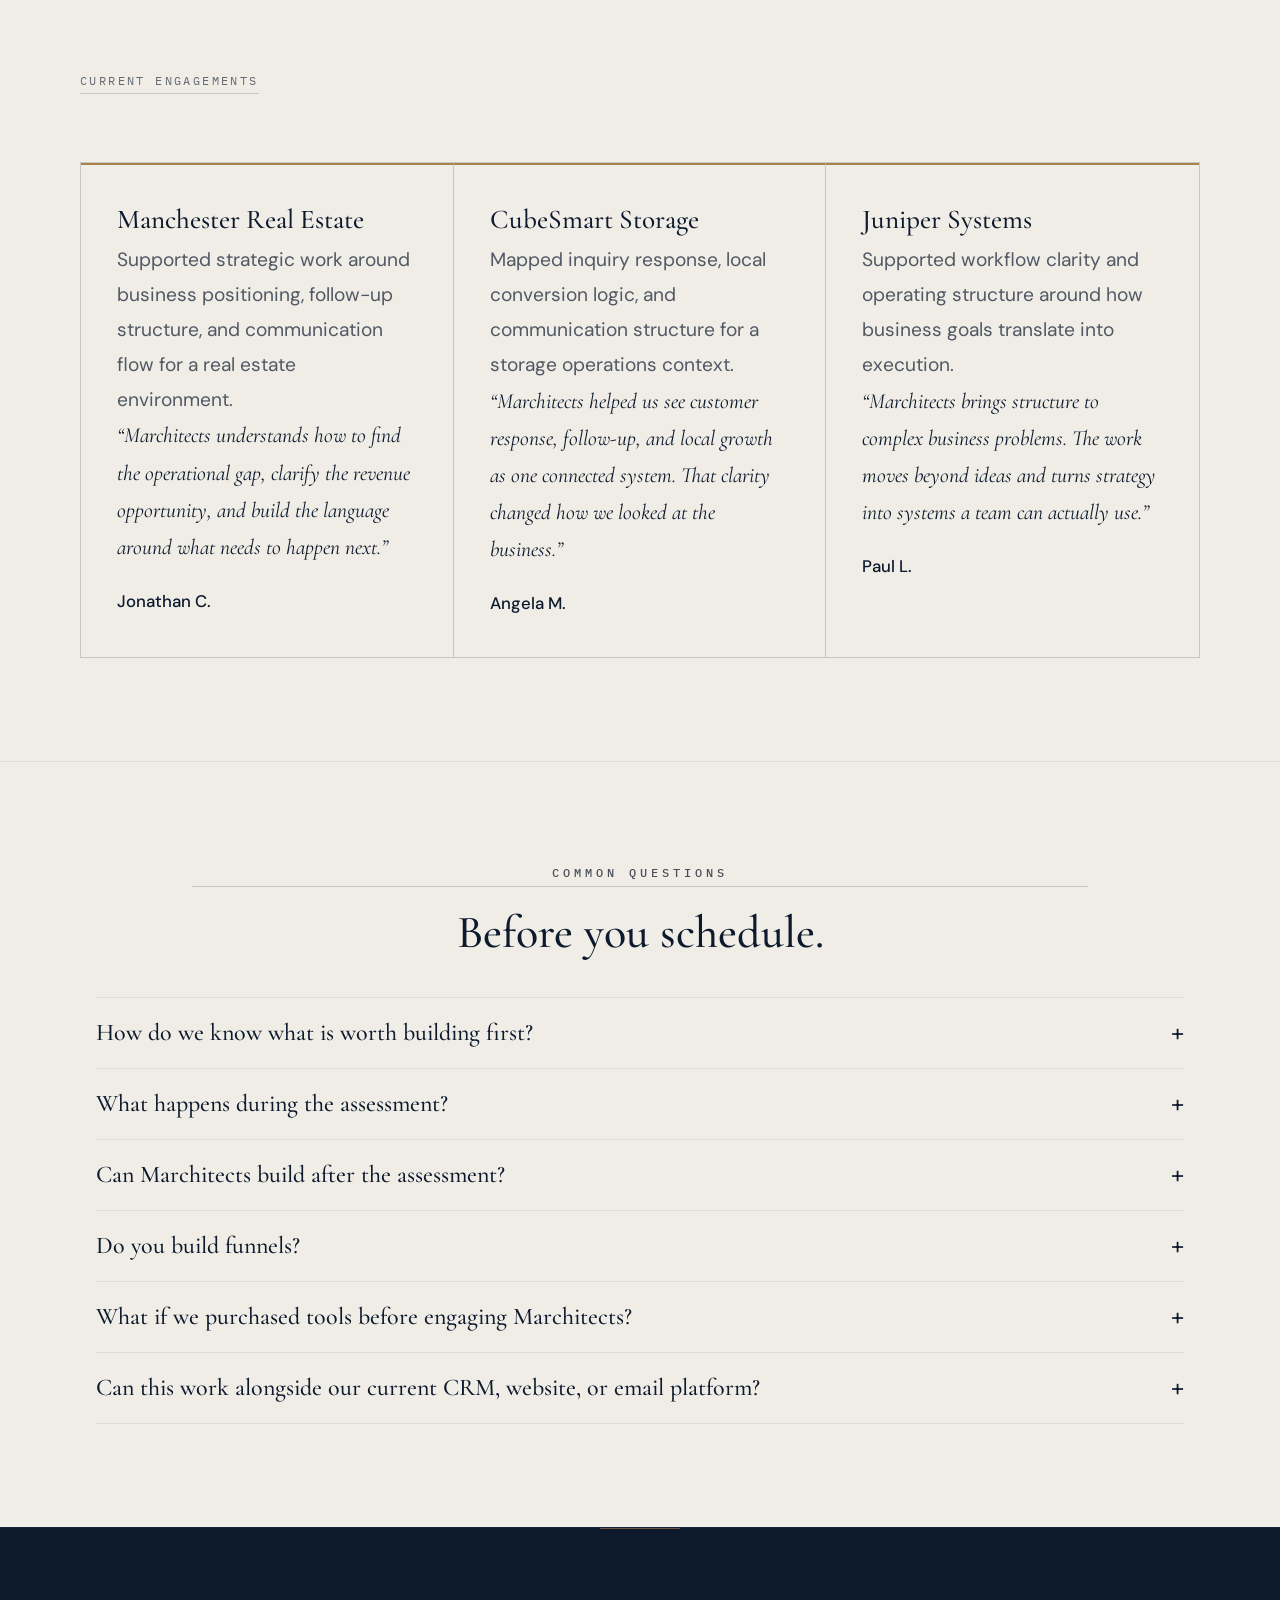
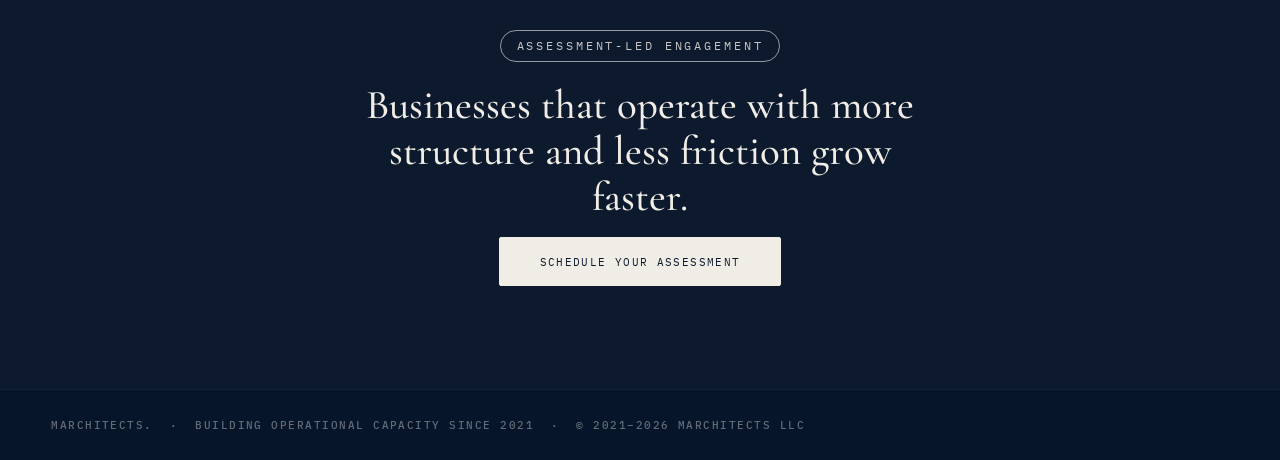
==== commit ade8ae4f: "Style TM mark as small superscript in ABC section" ====
--- a/index.html
+++ b/index.html
@@ -296,6 +296,7 @@
   color:var(--ink-70);line-height:1.85;
   max-width:560px;margin-bottom:1.25rem;
 }
+.tm-mark{font-size:.48em;vertical-align:super;letter-spacing:0;font-style:normal;}
 
 /* ── Two-col intro grid ─────────────── */
 .intro-grid{
@@ -665,7 +666,7 @@
 <section class="section alt" id="abc-structure">
   <div class="sec-inner">
     <span class="sec-tag fade">OUR METHODOLOGY</span>
-    <h2 class="sec-h fade">The A.B.C. Structure™</h2>
+    <h2 class="sec-h fade">The A.B.C. Structure<span class="tm-mark">TM</span></h2>
     <p class="sec-b fade">Marchitects uses the A.B.C. Structure™ to assess what is costing the business capacity, build the right solution, and commission it into daily operations.</p>
     <div class="framework-list">
 
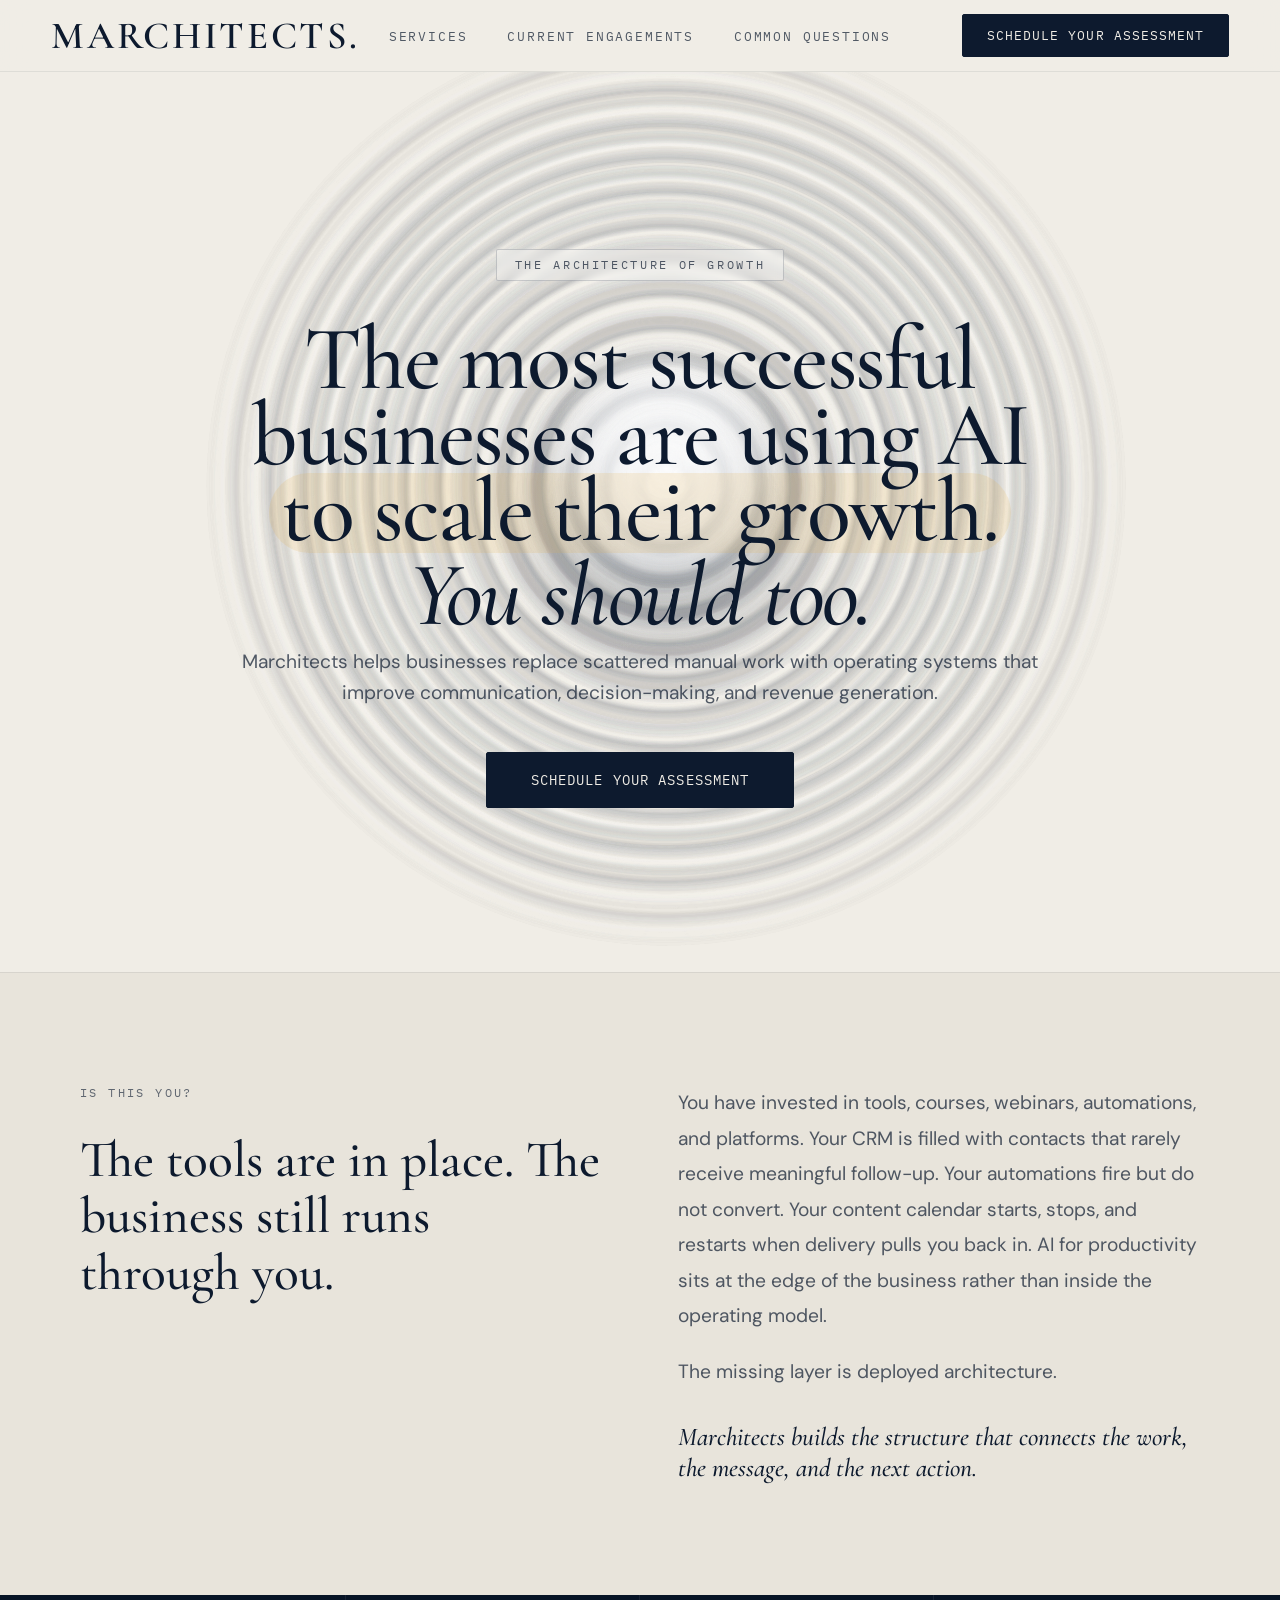
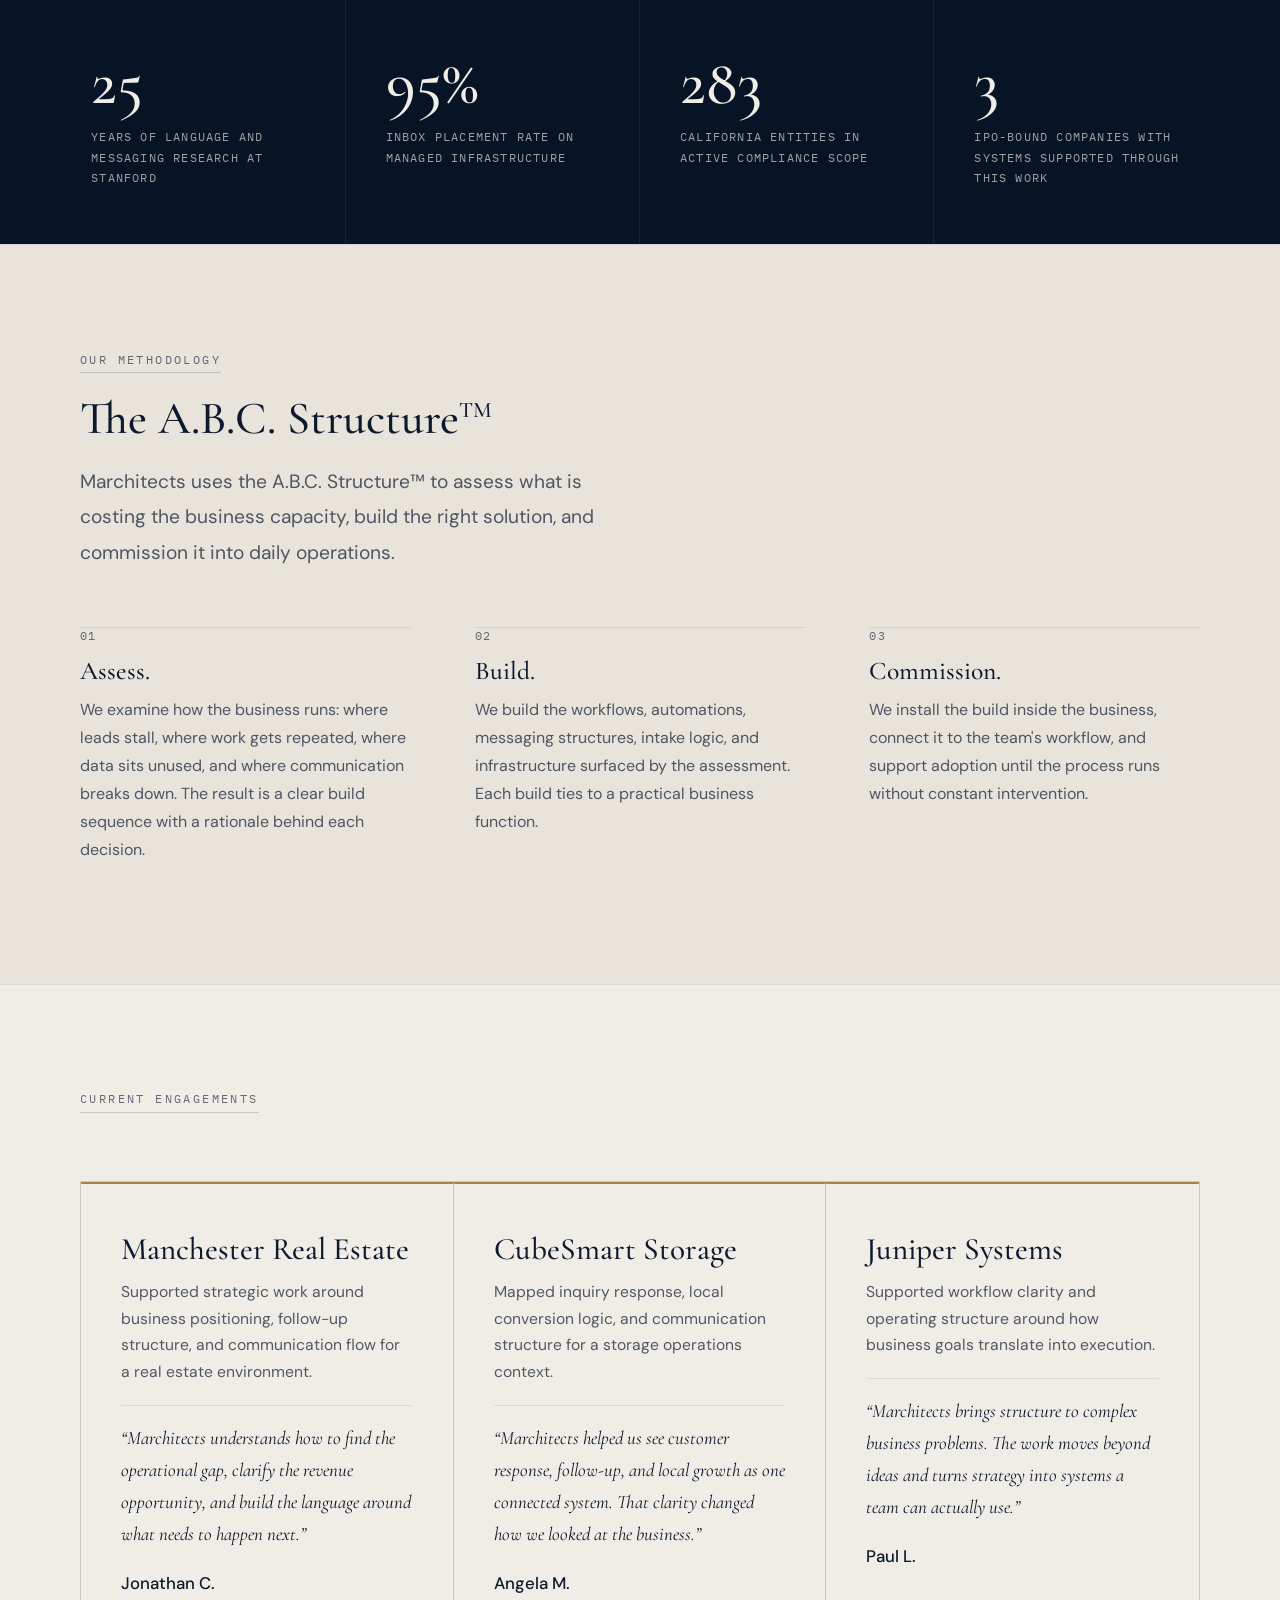
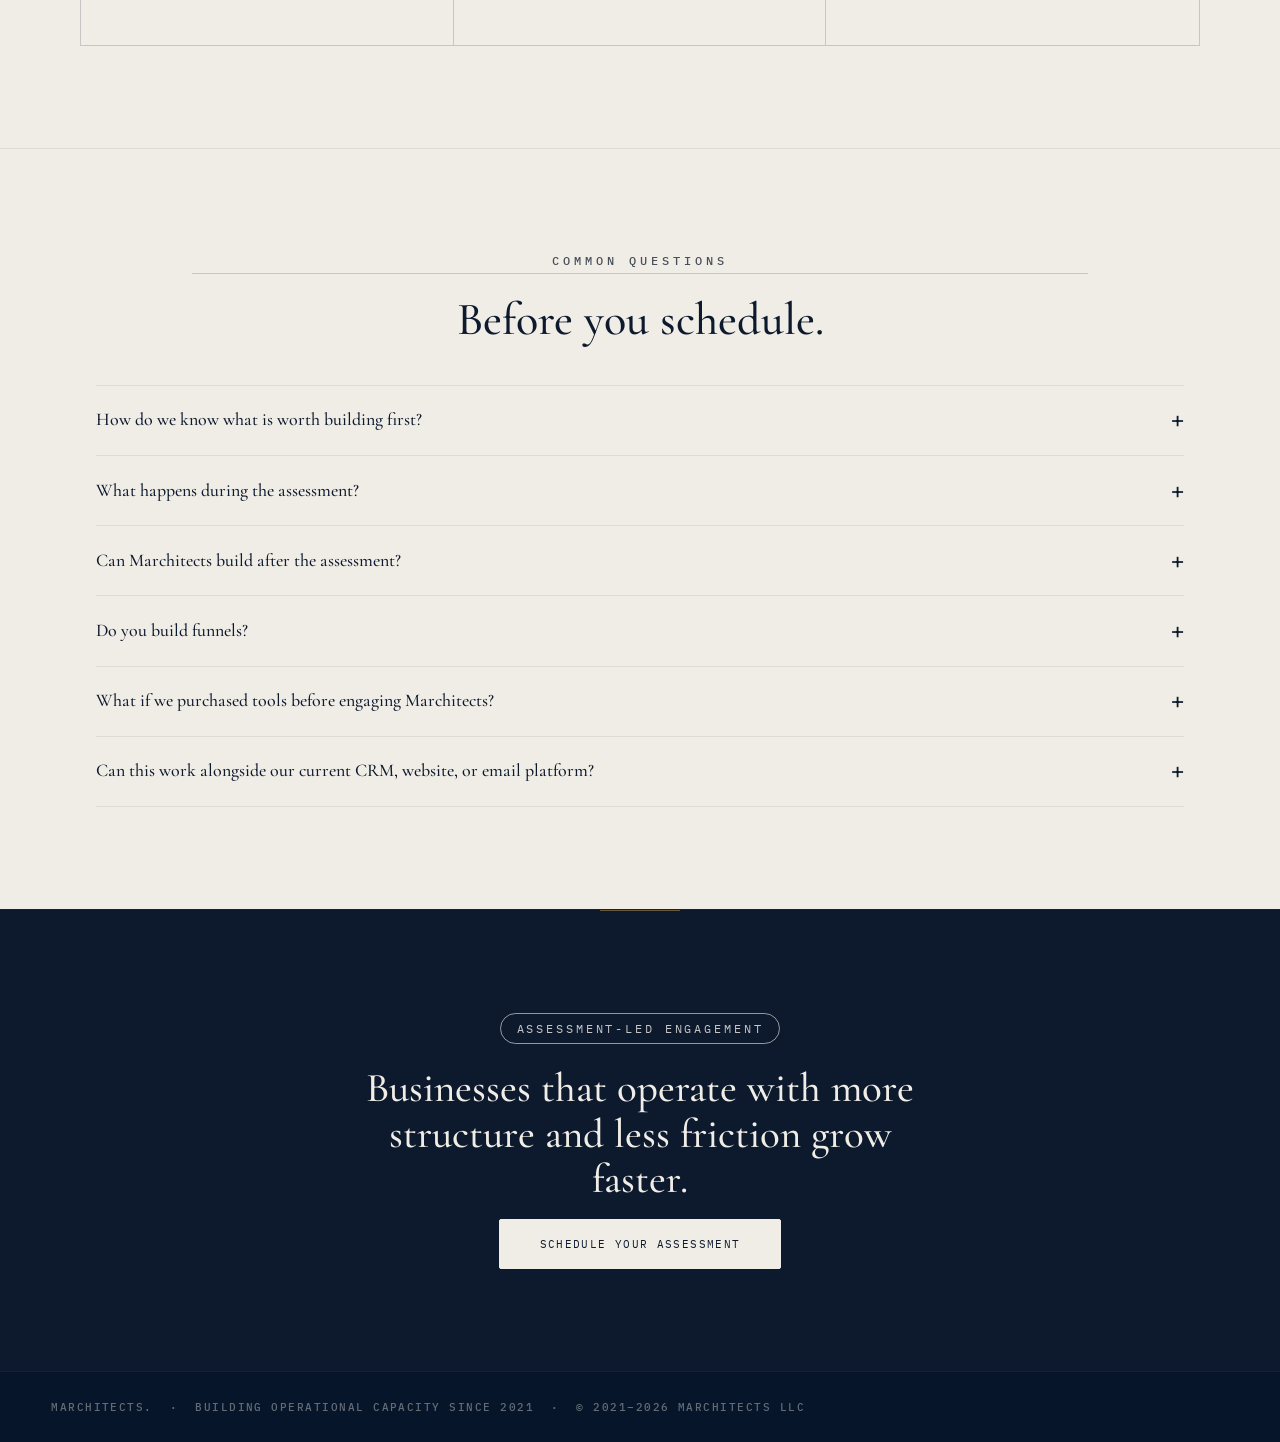
==== commit da0c88f2: "Polish nav, remove What We Build, and improve proof/FAQ readability" ====
--- a/index.html
+++ b/index.html
@@ -232,7 +232,7 @@
 }
 .ity-h{
   font-family:'Cormorant Garamond',serif;
-  font-size:clamp(2.4rem,3.6vw,3.6rem);
+  font-size:clamp(2.8rem,4vw,4.2rem);
   font-weight:500;color:var(--ink);line-height:1.1;
   margin-bottom:2.5rem;
 }
@@ -306,7 +306,7 @@
 
 /* ── Premium cards ──────────────────── */
 /* Framework steps — full-width list */
-.framework-list{margin-top:3.5rem;display:grid;grid-template-columns:repeat(3,1fr);gap:clamp(2rem,4vw,4rem);}
+.framework-list{margin-top:3.5rem;display:grid;grid-template-columns:repeat(3,1fr);gap:clamp(2.5rem,5vw,5rem);}
 .framework-step{
   display:block;
   padding:0;
@@ -321,11 +321,11 @@
 }
 .step-title{
   font-family:'Cormorant Garamond',serif;
-  font-size:2rem;font-weight:500;color:var(--ink);margin-bottom:.65rem;
+  font-size:clamp(1.6rem,2vw,2.1rem);font-weight:500;color:var(--ink);margin-bottom:.65rem;
 }
 .step-body{
-  font-size:1.2rem;font-weight:400;
-  color:var(--ink-70);line-height:1.88;
+  font-size:1rem;font-weight:400;
+  color:var(--ink-70);line-height:1.75;
   margin-bottom:1.1rem;max-width:600px;
 }
 .outcome-row{
@@ -350,7 +350,7 @@
   border:1px solid var(--ink-18);
 }
 .case-card{
-  padding:2.5rem 2.25rem;
+  padding:3rem 2.5rem;
   border-right:1px solid var(--ink-18);
   position:relative;
   background:var(--paper);
@@ -367,8 +367,8 @@
 }
 .case-name{
   font-family:'Cormorant Garamond',serif;
-  font-size:1.7rem;font-weight:500;color:var(--ink);
-  line-height:1.12;margin-bottom:.45rem;
+  font-size:1.95rem;font-weight:500;color:var(--ink);
+  line-height:1.15;margin-bottom:.7rem;white-space:nowrap;
 }
 .case-status{
   font-family:'IBM Plex Mono',monospace;
@@ -376,8 +376,8 @@
   color:rgba(13,26,46,.62);margin-bottom:1.1rem;
 }
 .case-body{
-  font-size:1.2rem;font-weight:400;
-  color:var(--ink-70);line-height:1.82;
+  font-size:.98rem;font-weight:400;
+  color:var(--ink-70);line-height:1.7;
 }
 
 /* Testimonial cards — white, left-rail accent */
@@ -403,9 +403,10 @@
 }
 .tquote{
   font-family:'Cormorant Garamond',serif;
-  font-size:1.35rem;font-style:italic;
-  color:var(--ink);line-height:1.72;
-  flex:1;margin-bottom:1.5rem;
+  font-size:1.18rem;font-style:italic;
+  color:var(--ink);line-height:1.7;
+  flex:1;margin:1.2rem 0 1.35rem;
+  padding-top:1rem;border-top:1px solid var(--ink-08);
 }
 .t-divider{height:1px;background:var(--ink-08);margin-bottom:1.25rem;}
 .tattrib-name{font-size:1.05rem;font-weight:500;color:var(--ink);margin-bottom:.2rem;}
@@ -418,7 +419,7 @@
 .faq-list{margin-top:2.5rem;max-width:780px;}
 .faq-item{
   border-top:1px solid var(--ink-08);
-  padding:1.25rem 0;
+  padding:1.35rem 0;
 }
 .faq-item:last-child{border-bottom:1px solid var(--ink-08);}
 .faq-question{
@@ -433,8 +434,8 @@
 .faq-question::marker{content:"";}
 .faq-q{
   font-family:'Cormorant Garamond',serif;
-  font-size:1.5rem;font-weight:500;color:var(--ink);
-  line-height:1.25;
+  font-size:1.12rem;font-weight:500;color:var(--ink);
+  line-height:1.45;
 }
 .faq-icon{
   font-size:1.5rem;
@@ -445,7 +446,7 @@
 }
 .faq-item[open] .faq-icon{transform:rotate(45deg);}
 .faq-answer{margin-top:1rem;max-width:52rem;}
-.faq-a{font-size:1.2rem;font-weight:400;color:var(--ink-70);line-height:1.88;}
+.faq-a{font-size:1rem;font-weight:400;color:var(--ink-70);line-height:1.75;}
 
 
 .faq-section .faq-header{
@@ -587,9 +588,9 @@
 <nav id="navbar">
   <a href="/" class="nav-brand">Marchitects.</a>
   <ul class="nav-center">
-    <li><a href="#what-we-build">Services</a></li>
+    <li><a href="#abc-structure">Services</a></li>
     <li><a href="#case-studies">Current Engagements</a></li>
-    <li><a href="#testimonials">What Clients Say</a></li>
+    <li><a href="#faq">Common Questions</a></li>
   </ul>
   <a href="https://cal.com/marchitects" class="nav-cta">Schedule Your Assessment</a>
 </nav>
@@ -646,21 +647,6 @@
     <div class="proof-label">IPO-bound companies with systems supported through this work</div>
   </div>
 </div>
-
-<!-- ── What We Build ───────────────────────────────────── -->
-<section class="section" id="what-we-build">
-  <div class="sec-inner">
-    <div class="intro-grid">
-      <div class="fade">
-        <span class="sec-tag">What We Build</span>
-        <h2 class="sec-h">We turn underused data, stalled follow-up, manual workflows, and unclear messaging into working business infrastructure.</h2>
-      </div>
-      <div class="fade">
-        <p class="sec-b">Most businesses have the raw material: contacts, tools, traffic, inquiries, customer history, and service demand. Marchitects organizes that material into a structure the business can use.</p>
-      </div>
-    </div>
-  </div>
-</section>
 
 <!-- ── A.D.D. Framework ────────────────────────────────── -->
 <section class="section alt" id="abc-structure">
@@ -726,7 +712,7 @@
 </section>
 
 <!-- ── FAQ ─────────────────────────────────────────────── -->
-<section class="section faq-section">
+<section class="section faq-section" id="faq">
   <div class="sec-inner">
     <div class="faq-header fade">
       <span class="sec-tag faq-label">Common Questions</span>
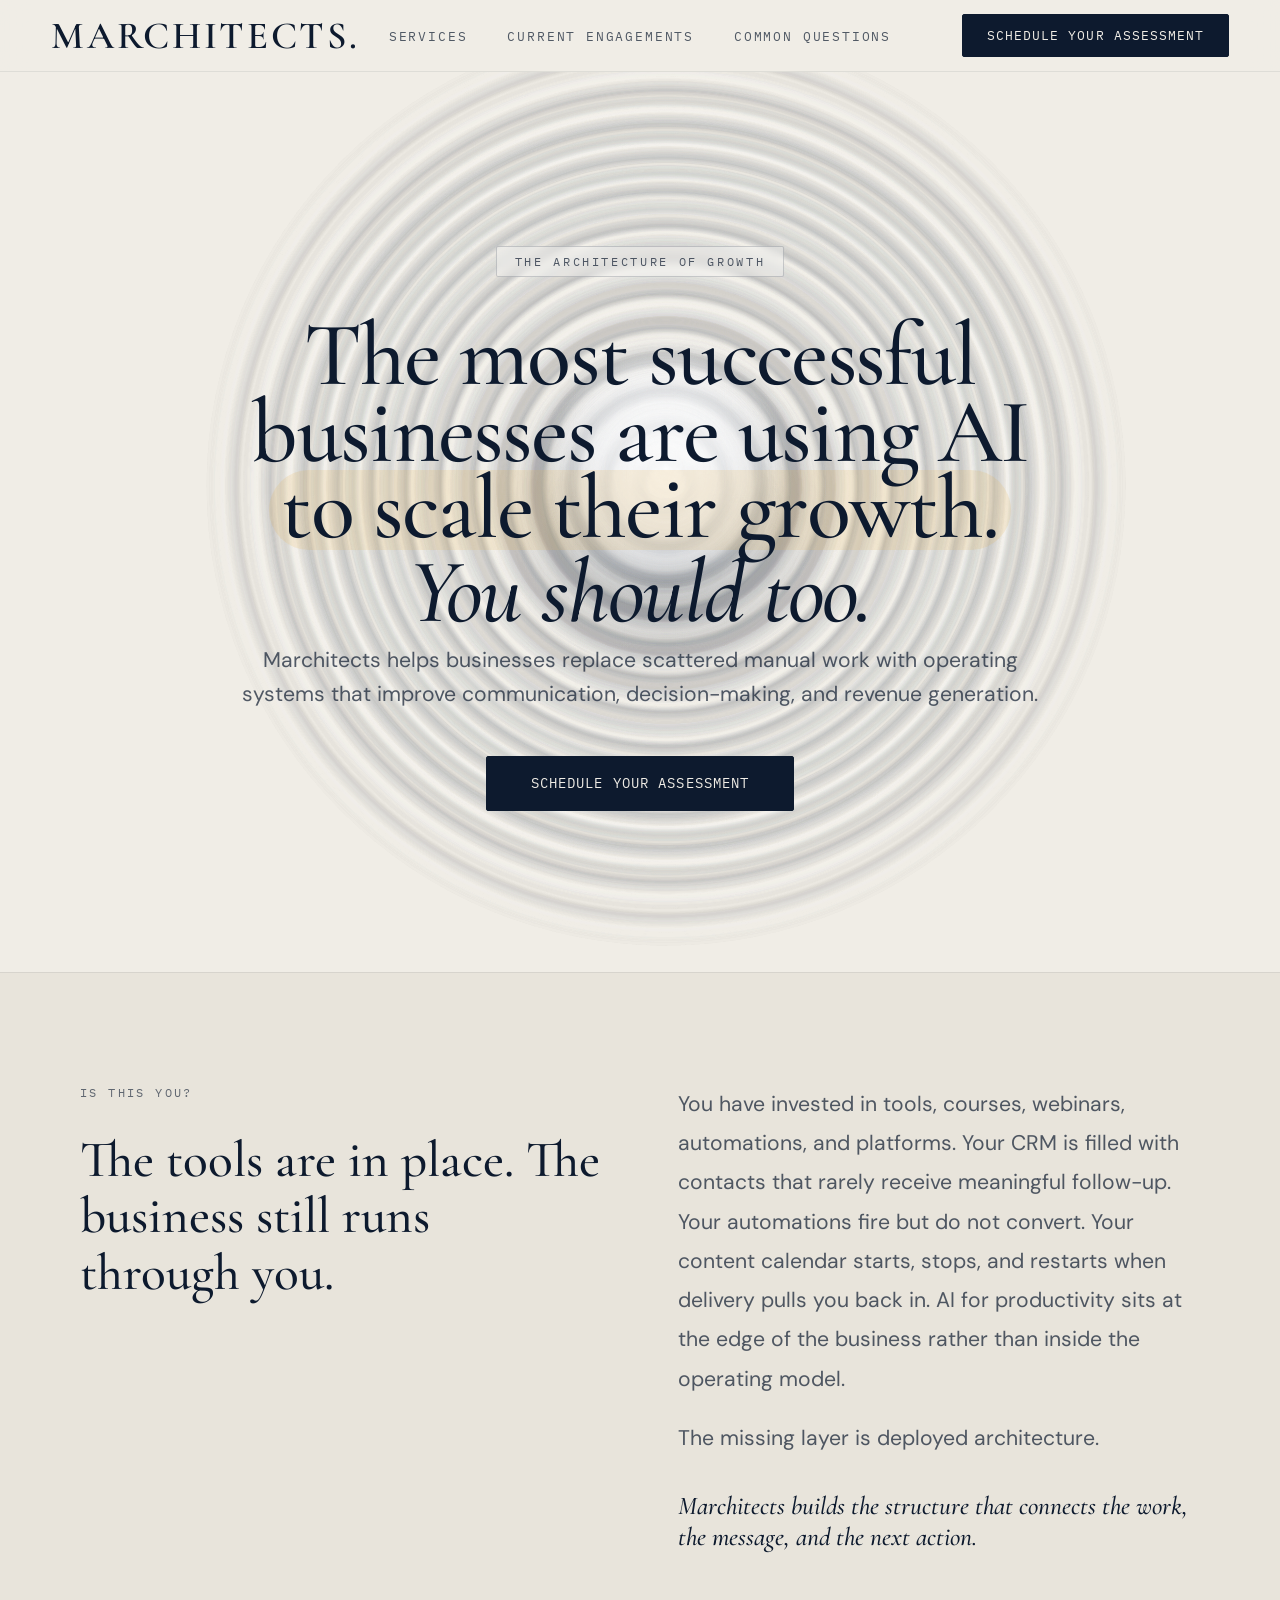
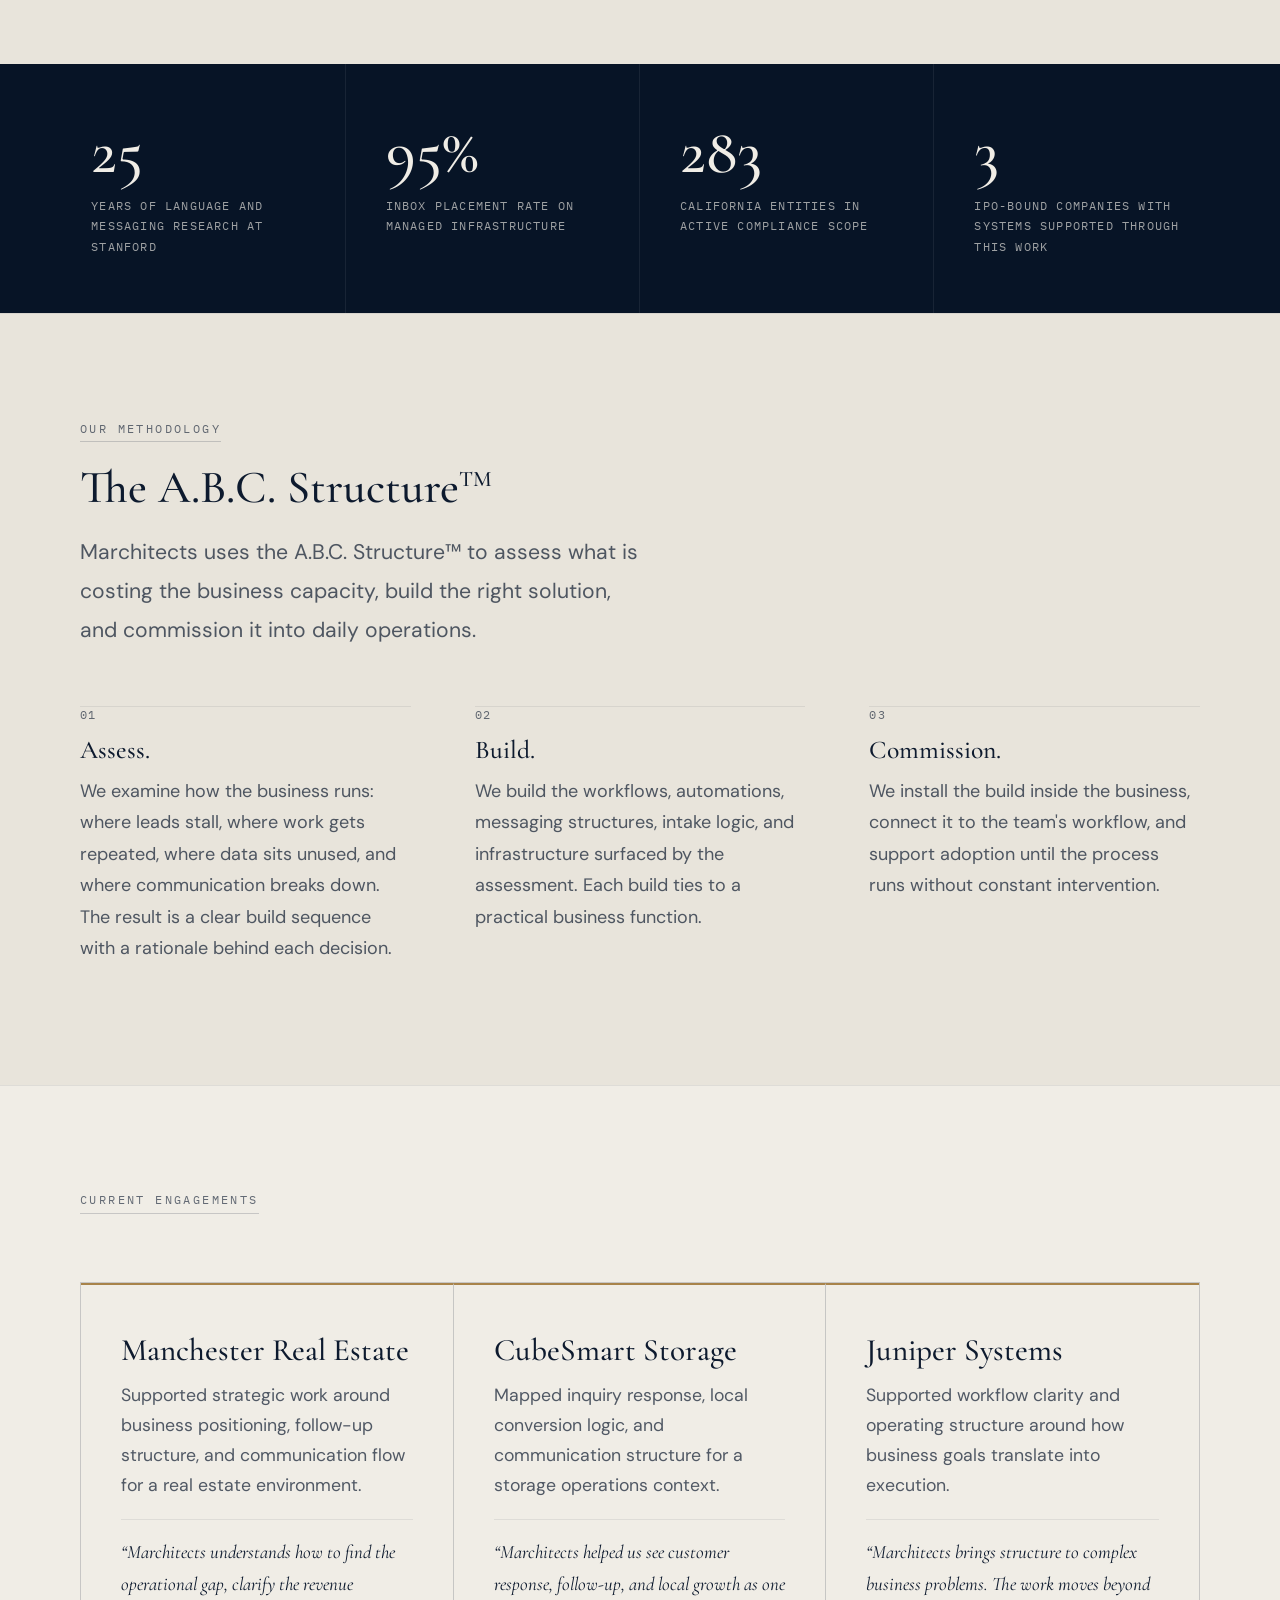
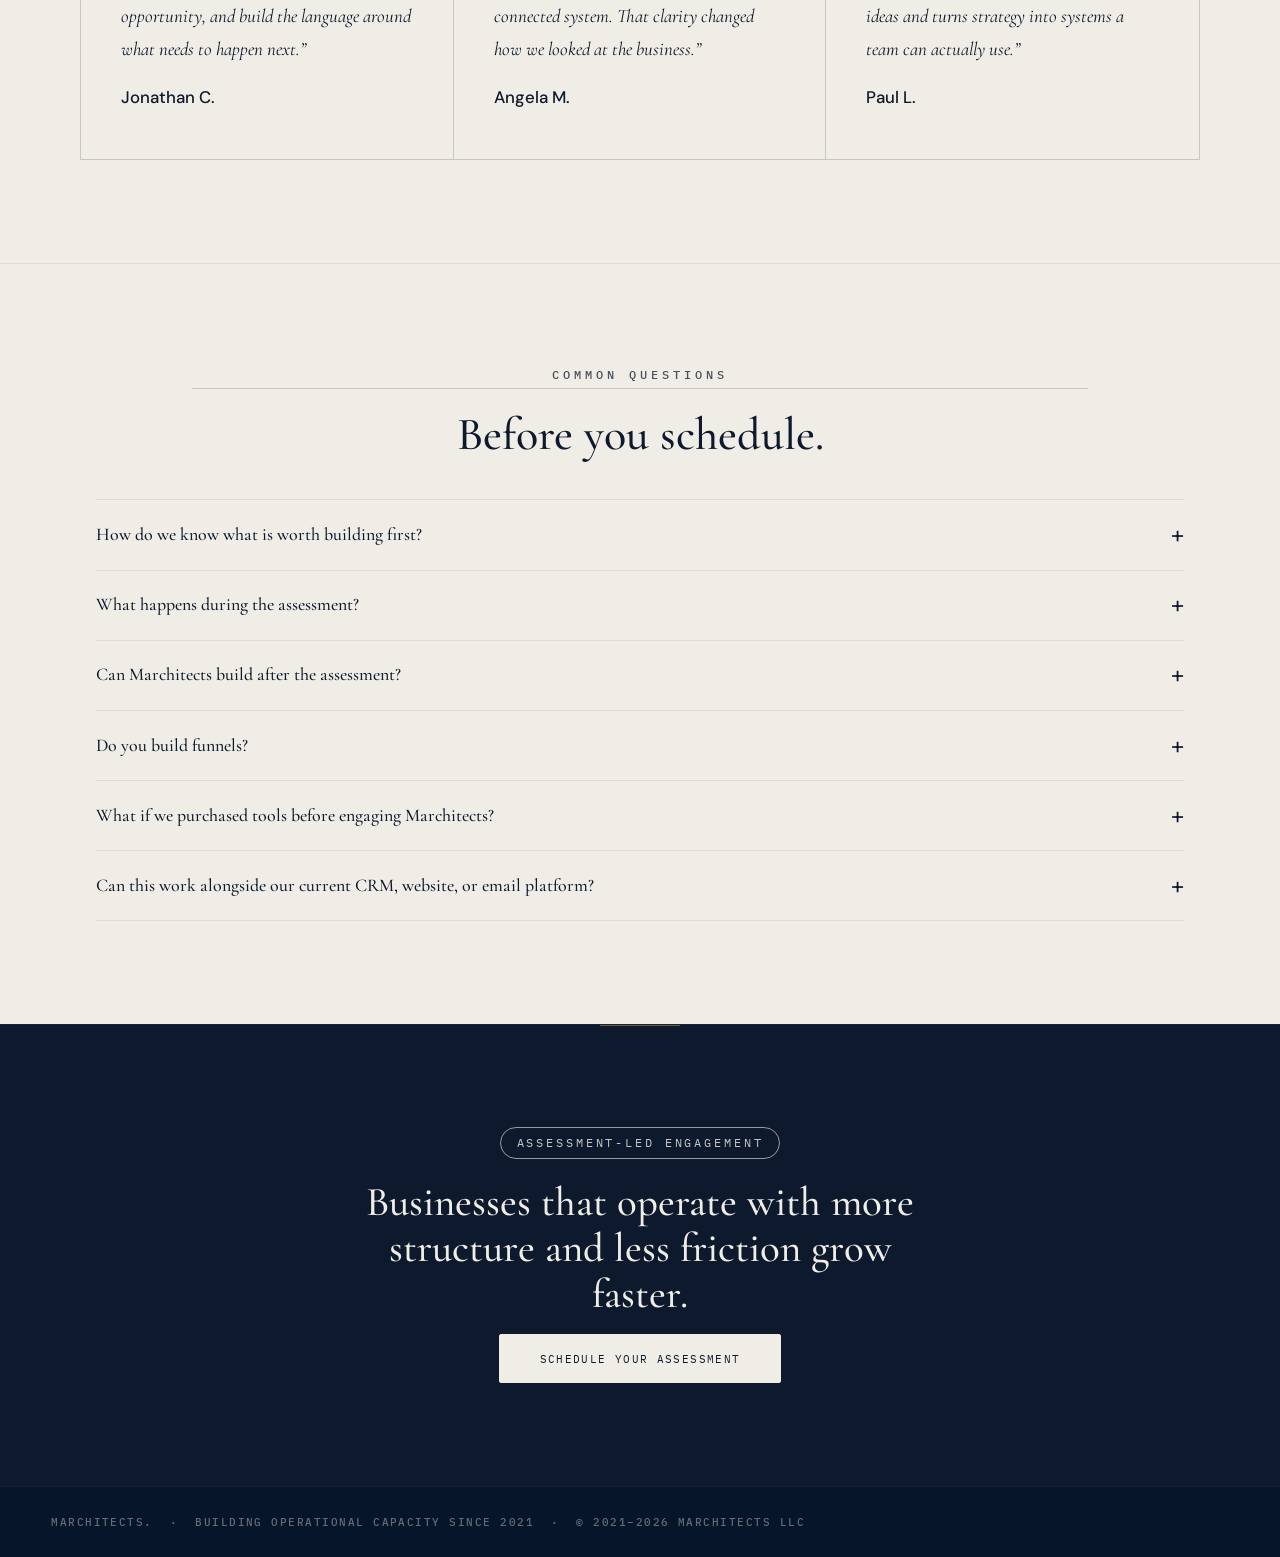
==== commit 63679db5: "Increase body paragraph font sizes by ~2px" ====
--- a/index.html
+++ b/index.html
@@ -189,7 +189,7 @@
   text-align:center;
 }
 .hero-sub{
-  font-size:clamp(1.2rem,1.5vw,1.35rem);
+  font-size:clamp(1.325rem,1.65vw,1.475rem);
   font-weight:400;color:var(--ink-70);
   line-height:1.6;max-width:52rem;
   margin:0 auto 2.75rem;
@@ -237,7 +237,7 @@
   margin-bottom:2.5rem;
 }
 .ity-body{
-  font-size:1.2rem;font-weight:400;
+  font-size:1.325rem;font-weight:400;
   color:var(--ink-70);line-height:1.85;margin-bottom:1.25rem;
 }
 .ity-close{
@@ -292,7 +292,7 @@
   line-height:1.1;margin-bottom:1.25rem;max-width:680px;
 }
 .sec-b{
-  font-size:1.2rem;font-weight:400;
+  font-size:1.325rem;font-weight:400;
   color:var(--ink-70);line-height:1.85;
   max-width:560px;margin-bottom:1.25rem;
 }
@@ -324,7 +324,7 @@
   font-size:clamp(1.6rem,2vw,2.1rem);font-weight:500;color:var(--ink);margin-bottom:.65rem;
 }
 .step-body{
-  font-size:1rem;font-weight:400;
+  font-size:1.125rem;font-weight:400;
   color:var(--ink-70);line-height:1.75;
   margin-bottom:1.1rem;max-width:600px;
 }
@@ -376,7 +376,7 @@
   color:rgba(13,26,46,.62);margin-bottom:1.1rem;
 }
 .case-body{
-  font-size:.98rem;font-weight:400;
+  font-size:1.105rem;font-weight:400;
   color:var(--ink-70);line-height:1.7;
 }
 
@@ -446,7 +446,7 @@
 }
 .faq-item[open] .faq-icon{transform:rotate(45deg);}
 .faq-answer{margin-top:1rem;max-width:52rem;}
-.faq-a{font-size:1rem;font-weight:400;color:var(--ink-70);line-height:1.75;}
+.faq-a{font-size:1.125rem;font-weight:400;color:var(--ink-70);line-height:1.75;}
 
 
 .faq-section .faq-header{
@@ -526,7 +526,7 @@
   line-height:1.12;margin-bottom:1rem;max-width:700px;margin-left:auto;margin-right:auto;
 }
 .closing-sub{
-  font-size:1.2rem;font-weight:400;
+  font-size:1.325rem;font-weight:400;
   color:rgba(240,237,230,.70);
   line-height:1.85;margin-bottom:2.75rem;
 }
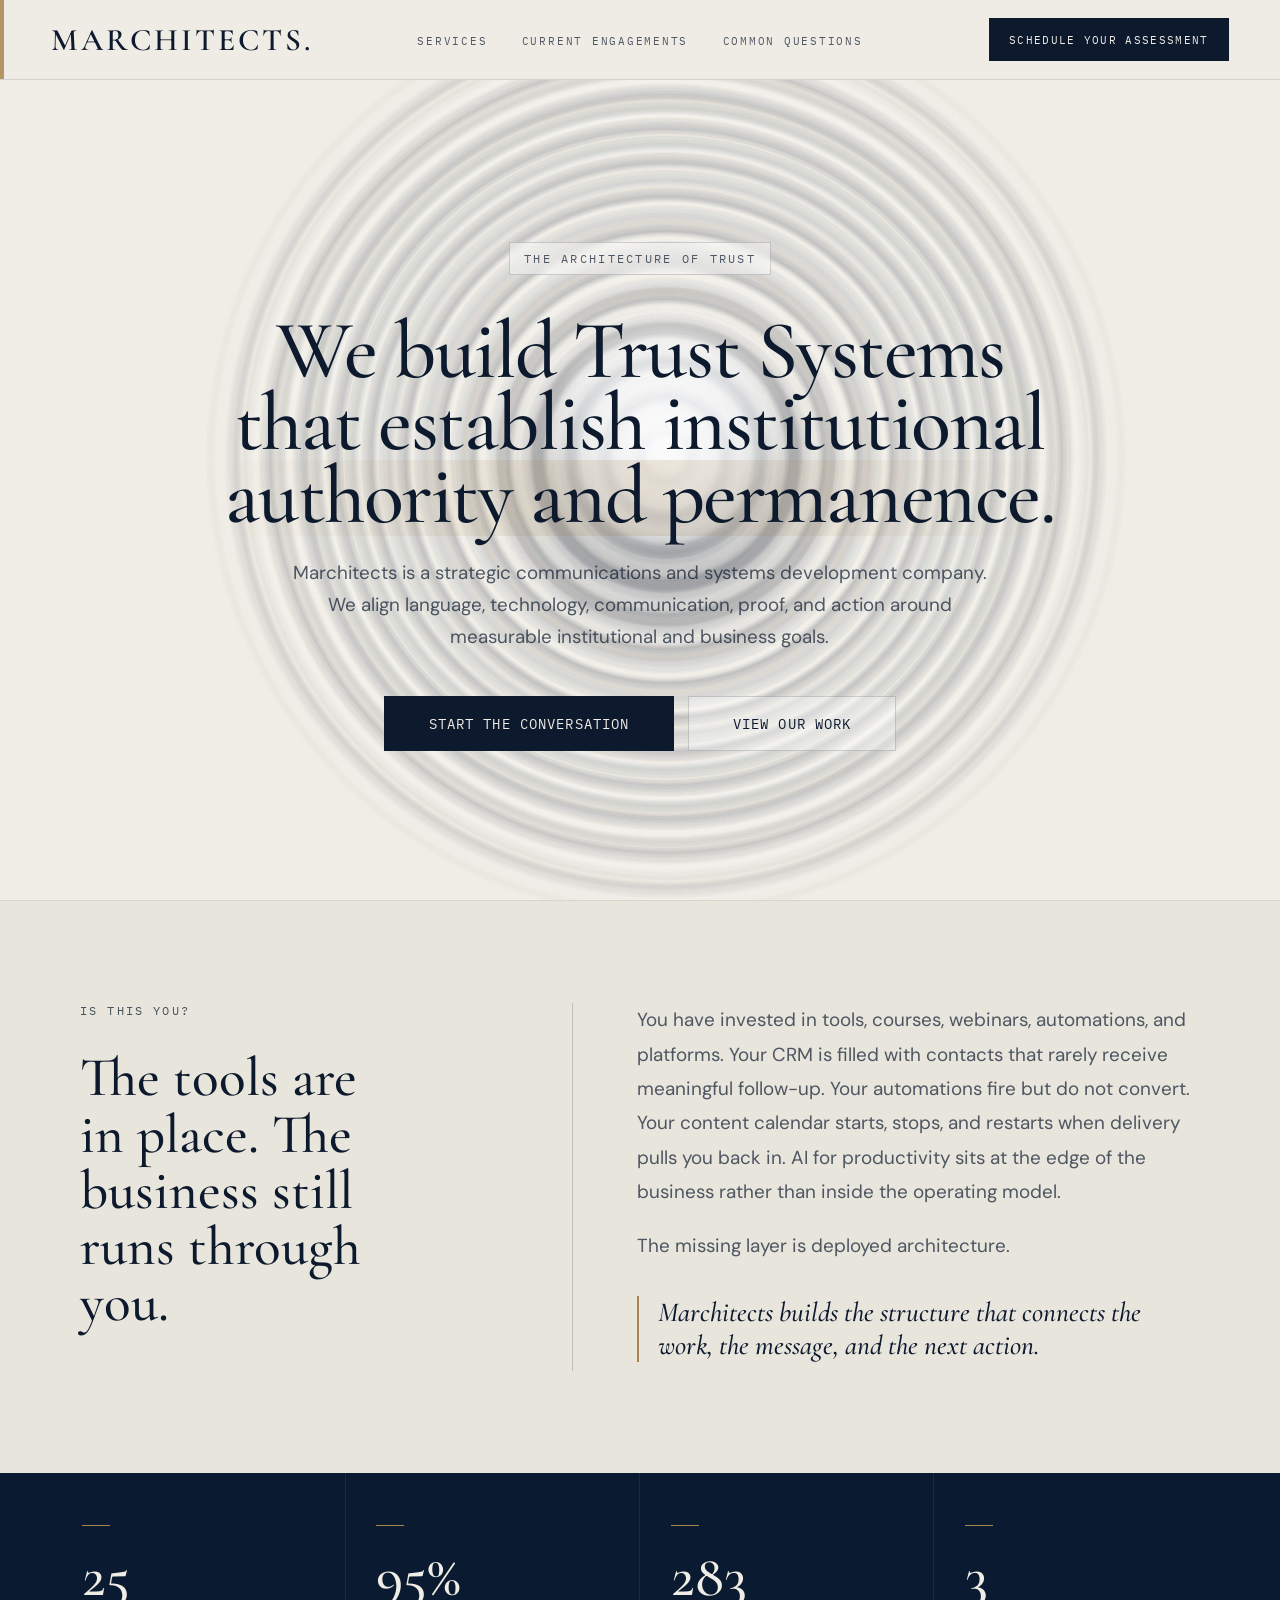
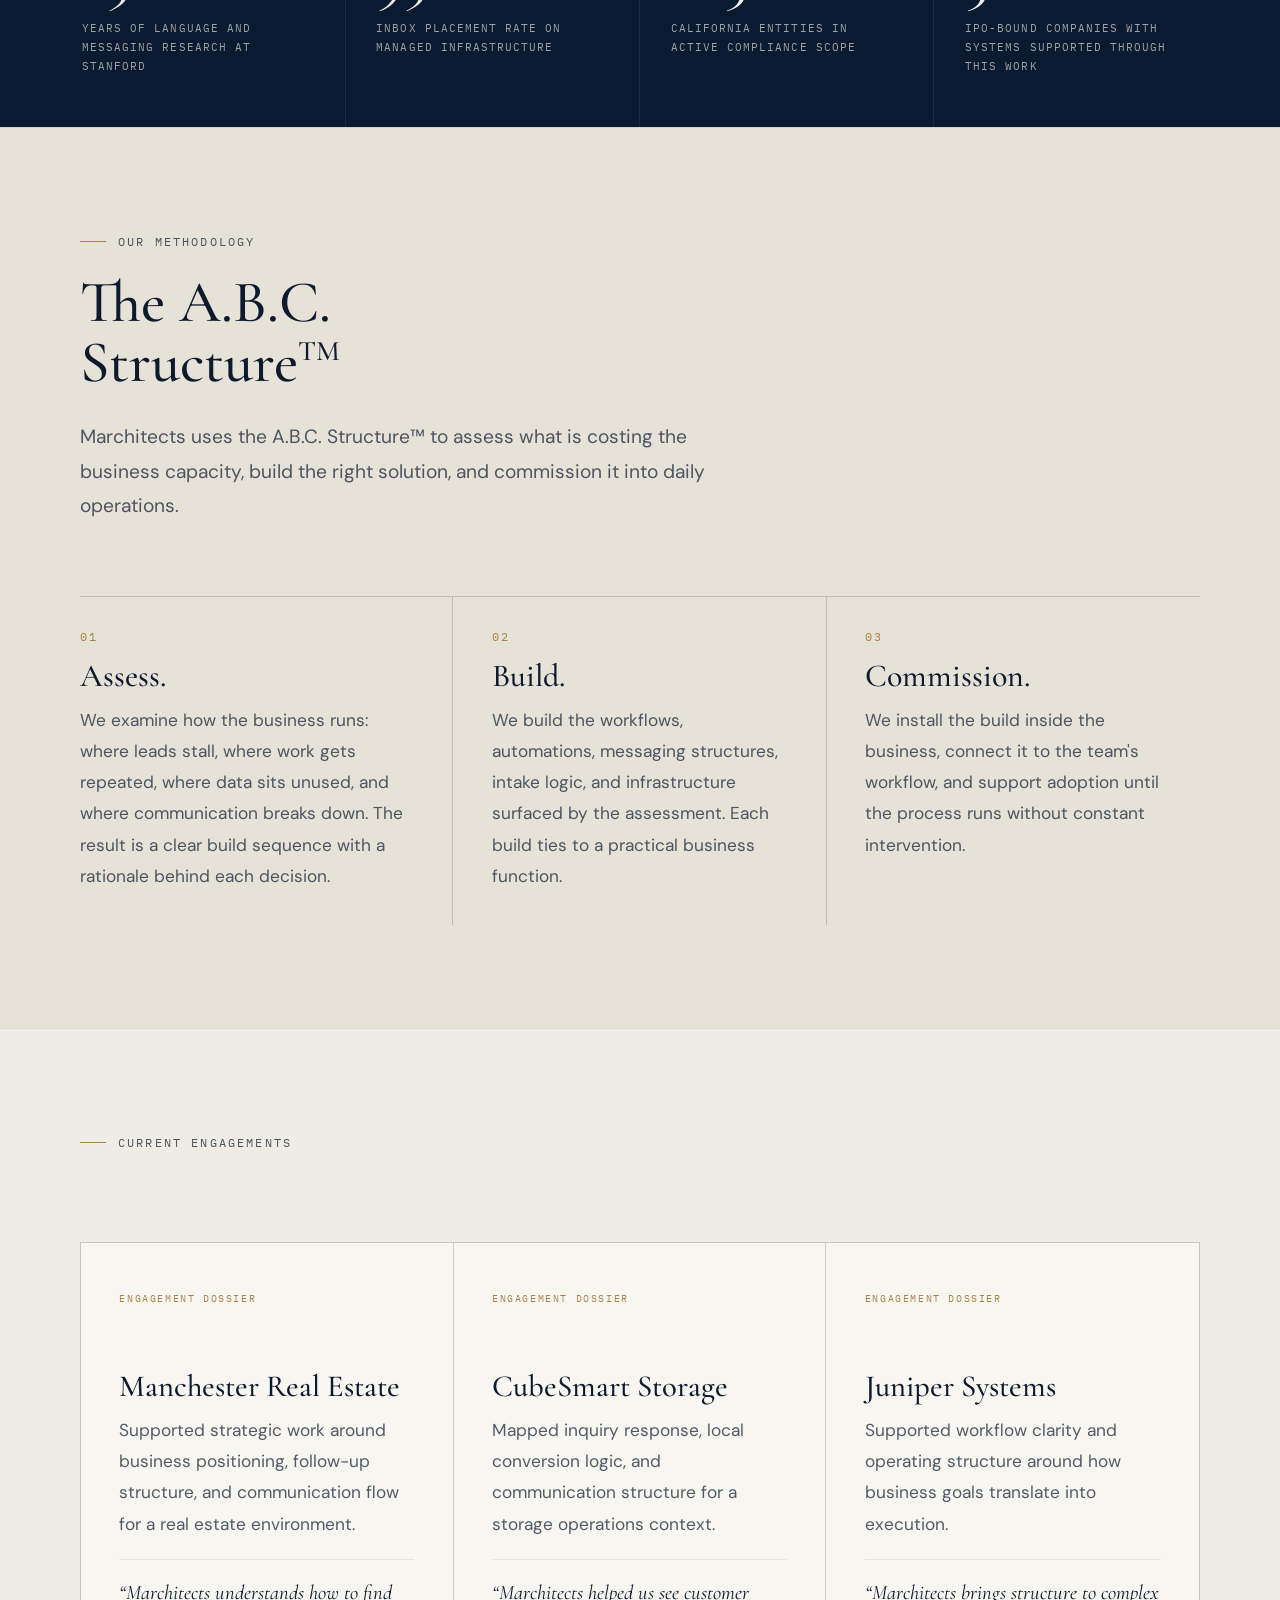
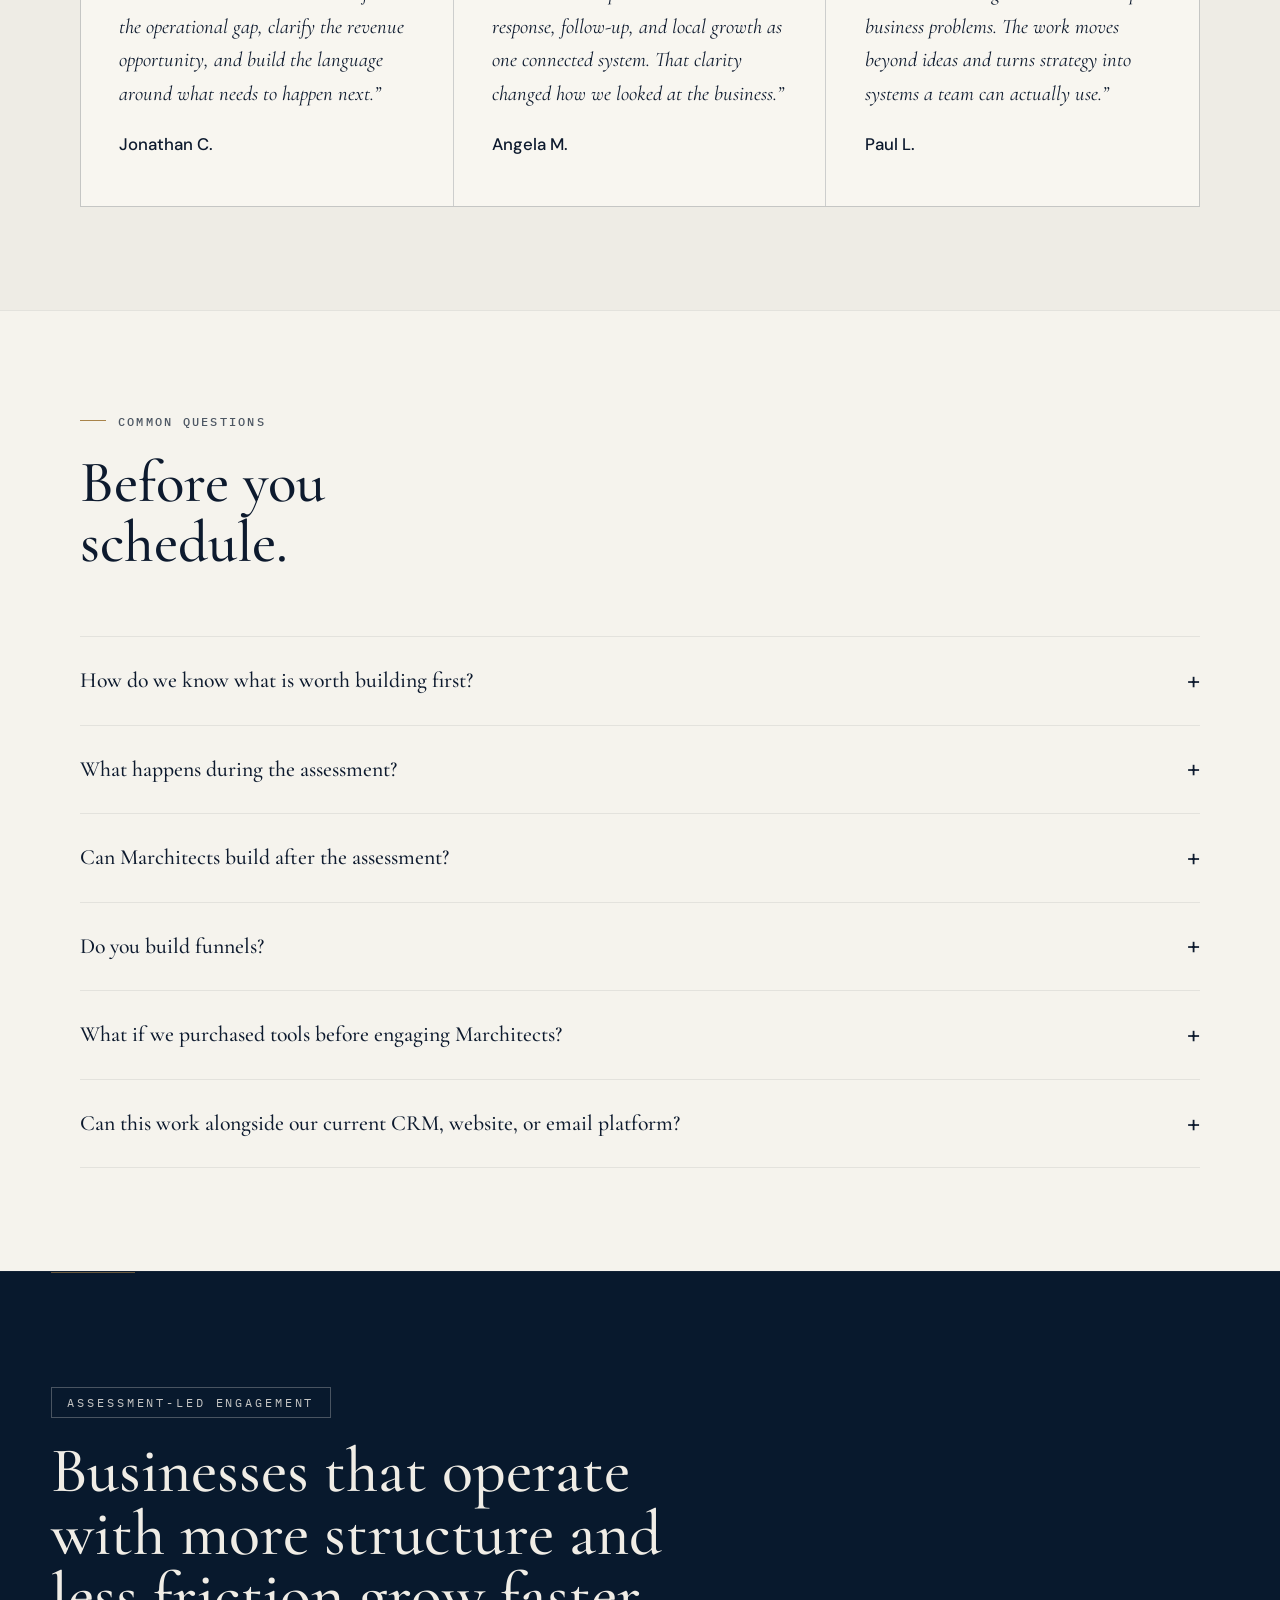
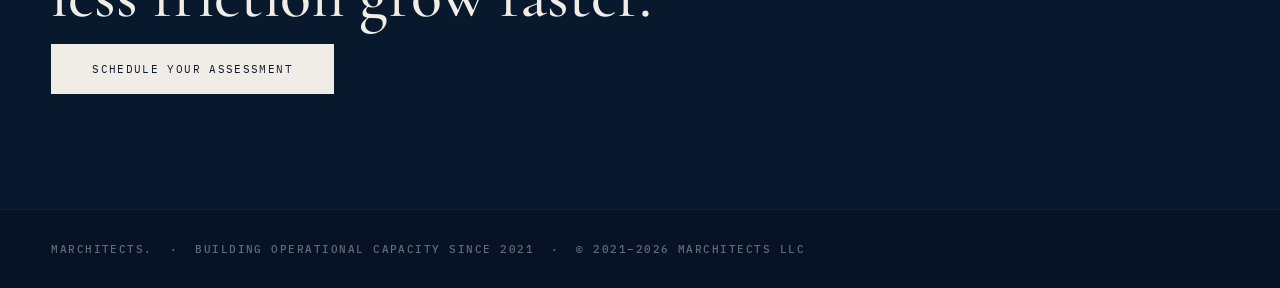
==== commit c100d587: "Elevate Marchitects civic consultancy homepage" ====
--- a/index.html
+++ b/index.html
@@ -160,9 +160,9 @@
 }
 .hero-h1{
   font-family:'Cormorant Garamond',serif;
-  font-size:clamp(4.9rem,7.1vw,8rem);
+  font-size:clamp(4.2rem,6.45vw,7.4rem);
   font-weight:500;color:var(--ink);
-  line-height:.84;margin-bottom:.25rem;
+  line-height:.88;margin-bottom:1.35rem;
   letter-spacing:-.018em;
   text-align:center;
 }
@@ -189,11 +189,12 @@
   text-align:center;
 }
 .hero-sub{
-  font-size:clamp(1.325rem,1.65vw,1.475rem);
+  font-size:clamp(1.175rem,1.45vw,1.375rem);
   font-weight:400;color:var(--ink-70);
-  line-height:1.6;max-width:52rem;
+  line-height:1.68;max-width:45rem;
   margin:0 auto 2.75rem;
 }
+.hero-actions{display:flex;justify-content:center;align-items:center;gap:.85rem;flex-wrap:wrap;}
 .hero-cta{
   display:inline-block;
   font-family:'IBM Plex Mono',monospace;
@@ -206,6 +207,8 @@
   transition:background .22s,color .22s;
 }
 .hero-cta:hover{background:transparent;color:var(--ink);}
+.hero-cta--secondary{background:rgba(255,255,255,.32);color:var(--ink);border-color:var(--ink-18);}
+.hero-cta--secondary:hover{background:var(--ink);color:var(--paper);border-color:var(--ink);}
 
 
 @media(max-width:900px){
@@ -566,6 +569,86 @@
 /* ensure grid parents don't clip the lift */
 .ity-inner,.intro-grid,.framework-grid,.case-grid,.tcard-grid{overflow:visible;}
 
+/* ── Civic consultancy refinement ────── */
+/* The water-ripple rules above are intentionally left untouched. */
+body{background:#eeece5;}
+nav{height:80px;background:rgba(238,236,229,.94);border-bottom-color:rgba(13,26,46,.12);}
+nav::before{content:"";position:absolute;inset:0 auto 0 0;width:4px;background:var(--gold);opacity:.82;}
+nav.scrolled{box-shadow:0 14px 40px rgba(13,26,46,.08);}
+.nav-brand{font-size:clamp(1.65rem,2.45vw,2.2rem);letter-spacing:.095em;}
+.nav-center{gap:2.15rem;}
+.nav-center a{font-size:11px;letter-spacing:.16em;}
+.nav-cta{font-size:11px;letter-spacing:.12em;padding:.82rem 1.2rem;border-radius:0;}
+.hero{min-height:calc(100svh - 80px);}
+.hero-eyebrow{border-radius:0;letter-spacing:.19em;padding:.5rem .85rem;background:rgba(255,255,255,.42);}
+.hero-highlight{border-radius:0;background:linear-gradient(90deg,transparent,rgba(168,131,74,.18),transparent);padding:0 .08em .04em;}
+.hero-cta{border-radius:0;}
+.ity{padding:clamp(5rem,8vw,8.5rem) var(--pad);background:#e8e5dc;}
+.ity-inner{position:relative;grid-template-columns:minmax(0,.88fr) minmax(0,1.12fr);gap:clamp(4rem,9vw,10rem);}
+.ity-inner::before{content:"";position:absolute;top:0;bottom:0;left:calc(44% - 1px);width:1px;background:var(--ink-18);}
+.ity-label,.sec-tag{letter-spacing:.18em;color:rgba(13,26,46,.72);}
+.ity-h{font-size:clamp(3rem,4.3vw,4.7rem);line-height:1.02;max-width:12ch;}
+.ity-body{font-size:1.18rem;line-height:1.82;max-width:39rem;}
+.ity-close{border-left:2px solid var(--gold);padding-left:1.2rem;font-size:clamp(1.55rem,2.15vw,2.05rem);}
+.proof-bar{background:#0a1a30;padding:0 var(--pad);}
+.proof-cell{position:relative;padding:clamp(2.5rem,4vw,4rem) clamp(1.25rem,2.4vw,2.6rem);}
+.proof-cell::before{content:"";display:block;width:28px;height:1px;background:var(--gold);margin-bottom:1.4rem;}
+.proof-num{font-size:clamp(3.4rem,4.6vw,4.75rem);}
+.proof-label{font-size:10.5px;line-height:1.8;}
+.section{padding:clamp(5rem,8vw,8.5rem) var(--pad);}
+.section.alt{background:#e6e2d7;}
+.sec-tag{border:0;padding:0;margin-bottom:1.5rem;}
+.sec-tag::before{content:"";display:inline-block;width:26px;height:1px;margin:0 .75rem .25rem 0;background:var(--gold);vertical-align:middle;}
+.sec-h{font-size:clamp(3rem,4.6vw,4.8rem);line-height:1.01;max-width:13ch;margin-bottom:1.75rem;}
+.sec-b{font-size:1.2rem;line-height:1.8;max-width:42rem;}
+.framework-list{position:relative;gap:0;margin-top:4.5rem;border-top:1px solid var(--ink-18);}
+.framework-step{min-height:255px;padding:2rem clamp(1.5rem,3vw,3.5rem) 1rem 0;border-top:0;border-right:1px solid var(--ink-18);}
+.framework-step:not(:first-child){padding-left:clamp(1.5rem,3vw,3.5rem);}
+.framework-step:last-child{border-right:0;}
+.step-num{color:var(--gold);letter-spacing:.16em;}
+.step-title{font-size:clamp(2rem,2.5vw,2.7rem);}
+.step-body{font-size:1.08rem;line-height:1.8;}
+.cases-grid{margin-top:4.25rem;border-color:var(--ink-18);}
+.case-card{min-height:360px;padding:clamp(2rem,3.8vw,3.6rem) clamp(1.7rem,3vw,2.8rem);border-top:0;background:#f8f6f0;transition:background .3s ease,transform .3s ease;}
+.case-card:hover{background:#fffdf7;transform:translateY(-5px);}
+.case-card::before{content:"ENGAGEMENT DOSSIER";display:block;font-family:'IBM Plex Mono',monospace;font-size:10px;letter-spacing:.16em;color:var(--gold);margin-bottom:4rem;}
+.case-name{font-size:clamp(1.8rem,2.4vw,2.55rem);white-space:normal;}
+.case-body{font-size:1.08rem;line-height:1.8;}
+.tquote{font-size:1.28rem;line-height:1.65;}
+.faq-section{background:#f5f3ed;}
+.faq-header{max-width:none!important;text-align:left!important;}
+.faq-label,.faq-title{text-align:left!important;margin-left:0!important;margin-right:0!important;}
+.faq-list{max-width:100%;margin-top:4rem;}
+.faq-item{padding:1.75rem 0;}
+.faq-q{font-size:clamp(1.3rem,1.7vw,1.75rem);}
+.faq-a{font-size:1.08rem;}
+.closing{padding:clamp(5rem,9vw,9.5rem) var(--pad);text-align:left;background:#08192d;}
+.closing::before{left:var(--pad);transform:none;width:84px;}
+.closing-inner{max-width:820px;margin:0;}
+.closing-eyebrow{border-radius:0;border-color:rgba(240,237,230,.28);}
+.closing-h{font-size:clamp(3rem,5vw,5.25rem);line-height:.98;text-align:left;margin-left:0;}
+.btn-light{border-radius:0;}
+footer{background:#061326;padding:2rem var(--pad);}
+.fade{transform:translateY(28px);transition:opacity .78s cubic-bezier(.16,1,.3,1),transform .78s cubic-bezier(.16,1,.3,1);}
+@media(prefers-reduced-motion:reduce){html{scroll-behavior:auto;}.fade{transition:none;transform:none;}.case-card{transition:none;}.case-card:hover{transform:none;}}
+@media(max-width:860px){
+  .ity-inner{grid-template-columns:1fr;gap:2.5rem;}
+  .ity-inner::before{display:none;}
+  .framework-step,.framework-step:not(:first-child){min-height:0;padding:2rem 0;border-right:0;border-bottom:1px solid var(--ink-18);}
+  .framework-step:last-child{border-bottom:0;}
+  .case-card{min-height:0;}
+  .case-card::before{margin-bottom:2.5rem;}
+}
+@media(max-width:600px){
+  nav{height:72px;padding:0 1rem;}
+  .nav-brand{font-size:1.45rem;letter-spacing:.08em;}
+  .nav-cta{font-size:9px;letter-spacing:.1em;padding:.76rem .7rem;white-space:nowrap;}
+  .hero{min-height:calc(100svh - 72px);}
+  .hero-actions{align-items:stretch;flex-direction:column;width:min(100%,21rem);margin-inline:auto;}
+  .hero-cta{text-align:center;width:100%;}
+  .sec-h{max-width:14ch;}
+}
+
 /* ── Mobile ──────────────────────────── */
 @media(max-width:860px){
   .ity-inner,.intro-grid{grid-template-columns:1fr;gap:2.5rem;}
@@ -592,7 +675,7 @@
     <li><a href="#case-studies">Current Engagements</a></li>
     <li><a href="#faq">Common Questions</a></li>
   </ul>
-  <a href="https://cal.com/marchitects" class="nav-cta">Schedule Your Assessment</a>
+  <a href="https://cal.com/marchitectsbuilders/disco" class="nav-cta">Schedule Your Assessment</a>
 </nav>
 
 <!-- ── Hero ───────────────────────────────────────────── -->
@@ -601,15 +684,17 @@
   <div class="water-ripple-css l2" style="animation-delay:1.7s" aria-hidden="true"></div>
   <div class="water-ripple-css l3" style="animation-delay:3.4s" aria-hidden="true"></div>
   <div class="hero-inner">
-    <span class="hero-eyebrow">The Architecture of Growth</span>
+    <span class="hero-eyebrow">The Architecture of Trust</span>
     <h1 class="hero-h1">
-      <span>The most successful</span>
-      <span>businesses are using AI</span>
-      <span class="hero-highlight">to scale their growth.</span>
+      <span>We build Trust Systems</span>
+      <span>that establish institutional</span>
+      <span class="hero-highlight">authority and permanence.</span>
     </h1>
-    <p class="hero-subline">You should too.</p>
-    <p class="hero-sub">Marchitects helps businesses replace scattered manual work with operating systems that improve communication, decision-making, and revenue generation.</p>
-    <a href="https://cal.com/marchitects" class="hero-cta">Schedule Your Assessment</a>
+    <p class="hero-sub">Marchitects is a strategic communications and systems development company. We align language, technology, communication, proof, and action around measurable institutional and business goals.</p>
+    <div class="hero-actions">
+      <a href="https://cal.com/marchitectsbuilders/disco" class="hero-cta">Start the Conversation</a>
+      <a href="#case-studies" class="hero-cta hero-cta--secondary">View Our Work</a>
+    </div>
   </div>
 </section>
 
@@ -752,7 +837,7 @@
   <div class="closing-inner fade">
     <span class="closing-eyebrow">Assessment-led engagement</span>
     <h2 class="closing-h">Businesses that operate with more structure and less friction grow faster.</h2>
-    <a href="https://cal.com/marchitects" class="btn-light">Schedule Your Assessment</a>
+    <a href="https://cal.com/marchitectsbuilders/disco" class="btn-light">Schedule Your Assessment</a>
   </div>
 </section>
 
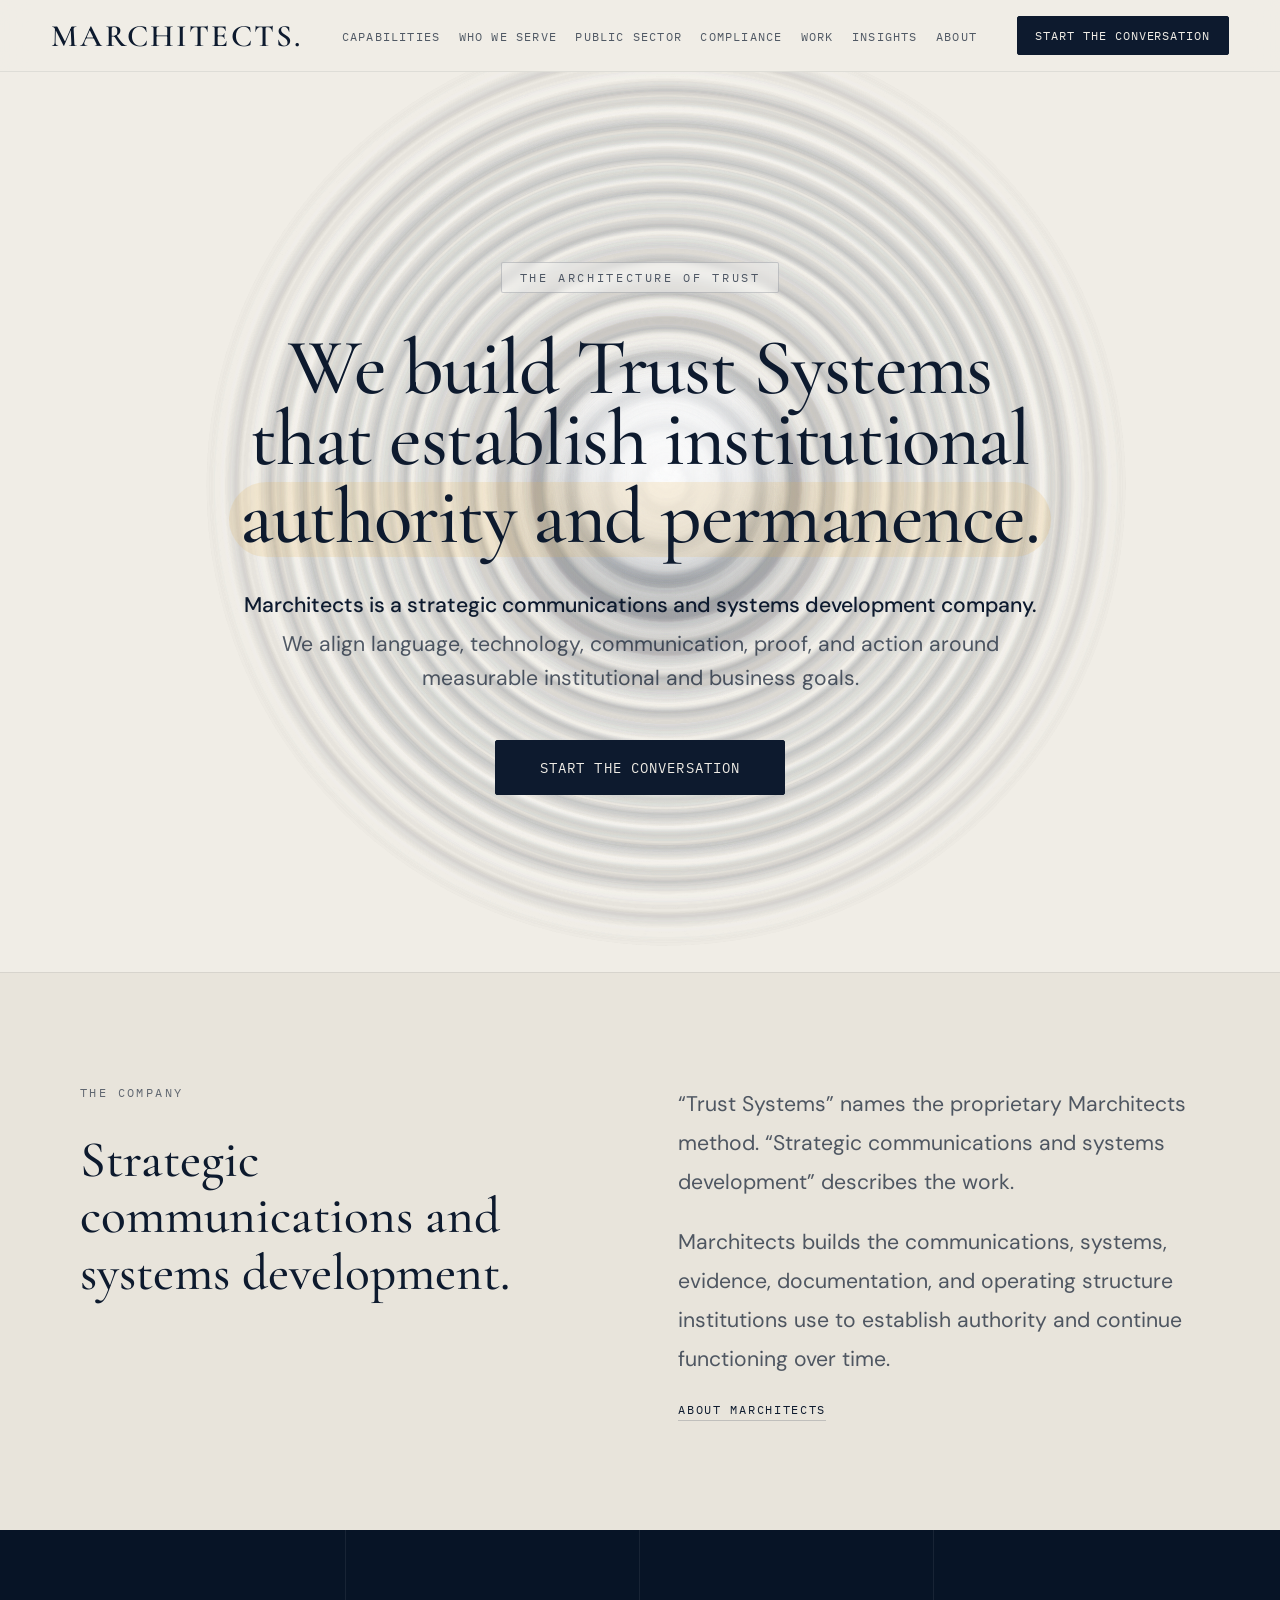
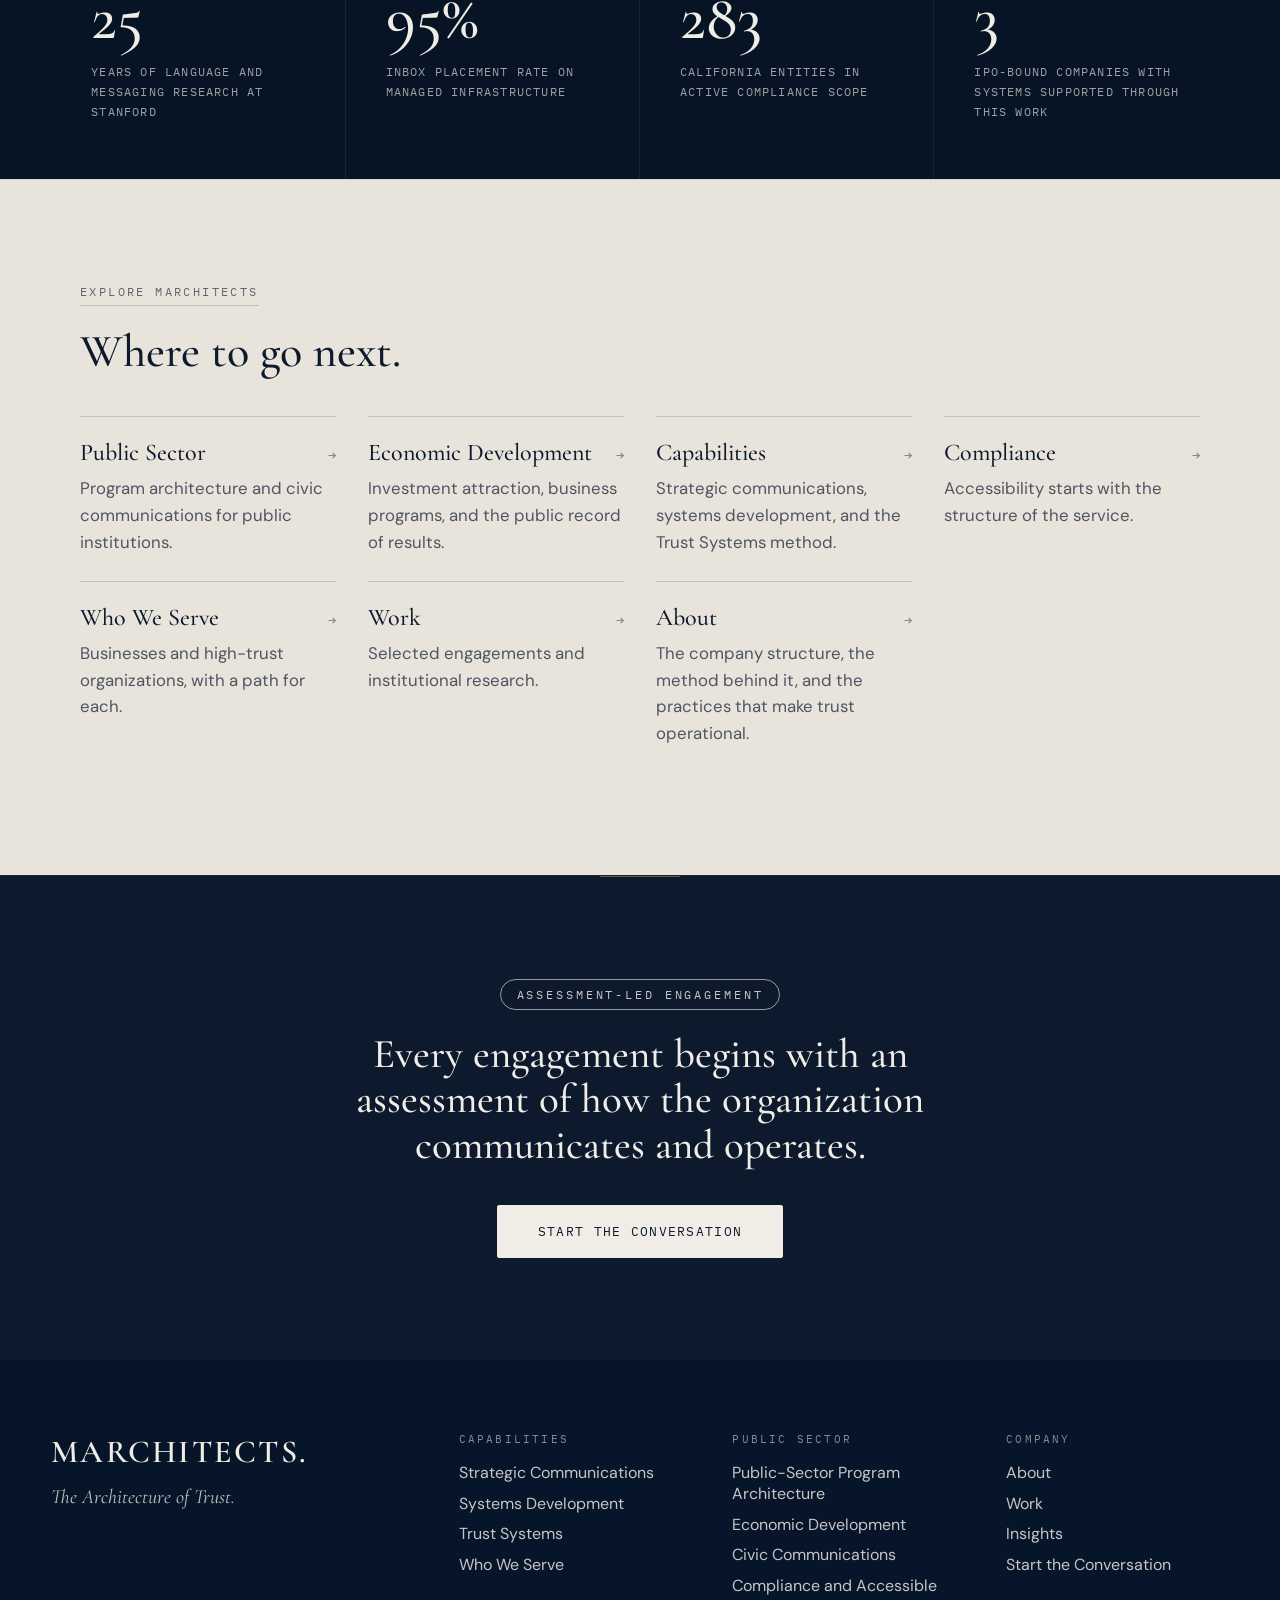
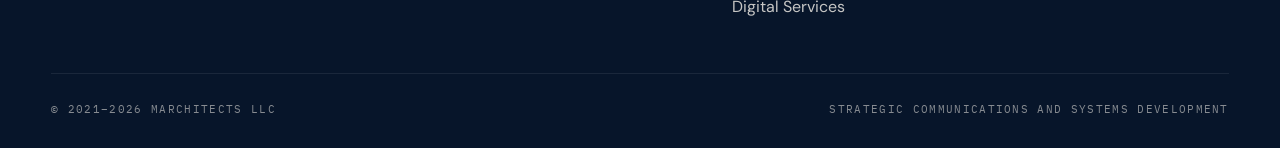
==== commit 938b4499: "Replace home and compliance pages with the Architecture of Trust site Adds about, capabilities, who " ====
--- a/index.html
+++ b/index.html
@@ -1,13 +1,25 @@
+<!doctype html><html><head><meta charset=utf8><meta name=viewport content="width=device-width,initial-scale=1"><style>:root{color-scheme:light}body{margin:0;padding:0;font:14px -apple-system,BlinkMacSystemFont,sans-serif;background:#faf9f5;color:#141413}img{max-width:100%}[hidden]:not([hidden=until-found i]){display:none!important}</style></head><body>
 <!DOCTYPE html>
-<html lang="en">
+<html lang="en" class="no-js">
 <head>
 <meta charset="UTF-8">
 <meta name="viewport" content="width=device-width, initial-scale=1.0">
-<title>Marchitects — Growth Systems for the AI Era</title>
-<meta name="description" content="Marchitects builds trusted narrative systems and agentic infrastructure that replace manual work with operational capacity.">
-<link rel="canonical" href="https://marchitects.io/">
+<title>Marchitects | The Architecture of Trust</title>
+<meta name="description" content="We build Trust Systems that establish institutional authority and permanence. Marchitects is a strategic communications and systems development company.">
+<link rel="canonical" href="https://www.marchitects.builders/">
+<meta property="og:type" content="website">
+<meta property="og:site_name" content="Marchitects">
+<meta property="og:title" content="Marchitects | The Architecture of Trust">
+<meta property="og:description" content="We build Trust Systems that establish institutional authority and permanence.">
+<meta property="og:url" content="https://www.marchitects.builders/">
+<link rel="icon" href="favicon.svg" type="image/svg+xml">
+<link rel="icon" href="favicon.png" type="image/png">
+<link rel="apple-touch-icon" href="apple-touch-icon.png">
+
 <link rel="preconnect" href="https://fonts.googleapis.com">
+<link rel="preconnect" href="https://fonts.gstatic.com" crossorigin>
 <link href="https://fonts.googleapis.com/css2?family=Cormorant+Garamond:ital,wght@0,400;0,500;0,600;1,400;1,500&family=IBM+Plex+Mono:wght@400;500&family=DM+Sans:wght@300;400;500&display=swap" rel="stylesheet">
+<link rel="stylesheet" href="assets/site.css">
 <style>
 /* ── Reset ─────────────────────────── */
 *{box-sizing:border-box;margin:0;padding:0;}
@@ -38,64 +50,6 @@
   --ripple-size:920px;
   --ripple-contrast:0.85;
   --ripple-soft:0.75;
-}
-
-/* ── Nav ────────────────────────────── */
-nav{
-  position:sticky;top:0;z-index:200;
-  height:72px;
-  display:flex;align-items:center;justify-content:space-between;
-  padding:0 var(--pad);
-  background:rgba(240,237,230,.94);
-  backdrop-filter:blur(14px);
-  -webkit-backdrop-filter:blur(14px);
-  border-bottom:1px solid var(--ink-08);
-  transition:box-shadow .35s ease, border-color .35s ease;
-}
-nav.scrolled{
-  box-shadow:0 1px 32px rgba(13,26,46,.07);
-  border-color:var(--ink-18);
-}
-
-.nav-brand{
-  font-family:'Cormorant Garamond',serif;
-  font-size:clamp(1.9rem,3vw,2.6rem);
-  font-weight:600;
-  letter-spacing:.07em;
-  text-transform:uppercase;
-  color:var(--ink);
-  text-decoration:none;
-  flex-shrink:0;
-}
-
-.nav-center{
-  display:flex;align-items:center;gap:2.5rem;
-  list-style:none;
-  position:absolute;left:50%;transform:translateX(-50%);
-}
-.nav-center a{
-  font-family:'IBM Plex Mono',monospace;
-  font-size:13px;letter-spacing:.14em;text-transform:uppercase;
-  color:var(--ink-70);text-decoration:none;
-  transition:color .22s ease;
-}
-.nav-center a:hover{color:var(--ink);}
-
-.nav-cta{
-  font-family:'IBM Plex Mono',monospace;
-  font-size:.8rem;letter-spacing:.08em;text-transform:uppercase;
-  background:var(--ink);color:var(--paper);
-  padding:.75rem 1.5rem;
-  border:1px solid var(--ink);
-  border-radius:2px;
-  text-decoration:none;
-  transition:background .22s,color .22s;
-  flex-shrink:0;
-}
-.nav-cta:hover{background:transparent;color:var(--ink);}
-
-@media(max-width:740px){
-  .nav-center{display:none;}
 }
 
 /* ── Ripple ─────────────────────────── */
@@ -160,9 +114,9 @@
 }
 .hero-h1{
   font-family:'Cormorant Garamond',serif;
-  font-size:clamp(4.2rem,6.45vw,7.4rem);
+  font-size:clamp(4.9rem,7.1vw,8rem);
   font-weight:500;color:var(--ink);
-  line-height:.88;margin-bottom:1.35rem;
+  line-height:.84;margin-bottom:.25rem;
   letter-spacing:-.018em;
   text-align:center;
 }
@@ -189,12 +143,11 @@
   text-align:center;
 }
 .hero-sub{
-  font-size:clamp(1.175rem,1.45vw,1.375rem);
+  font-size:clamp(1.325rem,1.65vw,1.475rem);
   font-weight:400;color:var(--ink-70);
-  line-height:1.68;max-width:45rem;
+  line-height:1.6;max-width:52rem;
   margin:0 auto 2.75rem;
 }
-.hero-actions{display:flex;justify-content:center;align-items:center;gap:.85rem;flex-wrap:wrap;}
 .hero-cta{
   display:inline-block;
   font-family:'IBM Plex Mono',monospace;
@@ -207,8 +160,6 @@
   transition:background .22s,color .22s;
 }
 .hero-cta:hover{background:transparent;color:var(--ink);}
-.hero-cta--secondary{background:rgba(255,255,255,.32);color:var(--ink);border-color:var(--ink-18);}
-.hero-cta--secondary:hover{background:var(--ink);color:var(--paper);border-color:var(--ink);}
 
 
 @media(max-width:900px){
@@ -536,7 +487,7 @@
 .btn-light{
   display:inline-block;
   font-family:'IBM Plex Mono',monospace;
-  font-size:10.5px;letter-spacing:.13em;text-transform:uppercase;
+  font-size:.8rem;letter-spacing:.1em;text-transform:uppercase;
   background:var(--paper);color:var(--ink);
   padding:1.05rem 2.5rem;
   border:1px solid var(--paper);
@@ -545,109 +496,11 @@
 }
 .btn-light:hover{background:transparent;color:var(--paper);}
 
-/* ── Footer ─────────────────────────── */
-footer{
-  background:#07152a;
-  padding:1.75rem var(--pad);
-  display:flex;justify-content:space-between;align-items:center;
-  border-top:1px solid rgba(255,255,255,.05);
-}
-.footer-brand{
-  font-family:'IBM Plex Mono',monospace;
-  font-size:10.5px;font-weight:500;letter-spacing:.14em;text-transform:uppercase;
-  color:rgba(240,237,230,.4);
-}
-.footer-note{
-  font-family:'IBM Plex Mono',monospace;
-  font-size:12px;letter-spacing:.1em;text-transform:uppercase;
-  color:rgba(240,237,230,.45);
-}
-
 /* ── Fade on scroll ──────────────────── */
 .fade{opacity:0;transform:translateY(22px);transition:opacity .75s ease,transform .75s ease;}
 .fade.up{opacity:1;transform:translateY(0);}
 /* ensure grid parents don't clip the lift */
 .ity-inner,.intro-grid,.framework-grid,.case-grid,.tcard-grid{overflow:visible;}
-
-/* ── Civic consultancy refinement ────── */
-/* The water-ripple rules above are intentionally left untouched. */
-body{background:#eeece5;}
-nav{height:80px;background:rgba(238,236,229,.94);border-bottom-color:rgba(13,26,46,.12);}
-nav::before{content:"";position:absolute;inset:0 auto 0 0;width:4px;background:var(--gold);opacity:.82;}
-nav.scrolled{box-shadow:0 14px 40px rgba(13,26,46,.08);}
-.nav-brand{font-size:clamp(1.65rem,2.45vw,2.2rem);letter-spacing:.095em;}
-.nav-center{gap:2.15rem;}
-.nav-center a{font-size:11px;letter-spacing:.16em;}
-.nav-cta{font-size:11px;letter-spacing:.12em;padding:.82rem 1.2rem;border-radius:0;}
-.hero{min-height:calc(100svh - 80px);}
-.hero-eyebrow{border-radius:0;letter-spacing:.19em;padding:.5rem .85rem;background:rgba(255,255,255,.42);}
-.hero-highlight{border-radius:0;background:linear-gradient(90deg,transparent,rgba(168,131,74,.18),transparent);padding:0 .08em .04em;}
-.hero-cta{border-radius:0;}
-.ity{padding:clamp(5rem,8vw,8.5rem) var(--pad);background:#e8e5dc;}
-.ity-inner{position:relative;grid-template-columns:minmax(0,.88fr) minmax(0,1.12fr);gap:clamp(4rem,9vw,10rem);}
-.ity-inner::before{content:"";position:absolute;top:0;bottom:0;left:calc(44% - 1px);width:1px;background:var(--ink-18);}
-.ity-label,.sec-tag{letter-spacing:.18em;color:rgba(13,26,46,.72);}
-.ity-h{font-size:clamp(3rem,4.3vw,4.7rem);line-height:1.02;max-width:12ch;}
-.ity-body{font-size:1.18rem;line-height:1.82;max-width:39rem;}
-.ity-close{border-left:2px solid var(--gold);padding-left:1.2rem;font-size:clamp(1.55rem,2.15vw,2.05rem);}
-.proof-bar{background:#0a1a30;padding:0 var(--pad);}
-.proof-cell{position:relative;padding:clamp(2.5rem,4vw,4rem) clamp(1.25rem,2.4vw,2.6rem);}
-.proof-cell::before{content:"";display:block;width:28px;height:1px;background:var(--gold);margin-bottom:1.4rem;}
-.proof-num{font-size:clamp(3.4rem,4.6vw,4.75rem);}
-.proof-label{font-size:10.5px;line-height:1.8;}
-.section{padding:clamp(5rem,8vw,8.5rem) var(--pad);}
-.section.alt{background:#e6e2d7;}
-.sec-tag{border:0;padding:0;margin-bottom:1.5rem;}
-.sec-tag::before{content:"";display:inline-block;width:26px;height:1px;margin:0 .75rem .25rem 0;background:var(--gold);vertical-align:middle;}
-.sec-h{font-size:clamp(3rem,4.6vw,4.8rem);line-height:1.01;max-width:13ch;margin-bottom:1.75rem;}
-.sec-b{font-size:1.2rem;line-height:1.8;max-width:42rem;}
-.framework-list{position:relative;gap:0;margin-top:4.5rem;border-top:1px solid var(--ink-18);}
-.framework-step{min-height:255px;padding:2rem clamp(1.5rem,3vw,3.5rem) 1rem 0;border-top:0;border-right:1px solid var(--ink-18);}
-.framework-step:not(:first-child){padding-left:clamp(1.5rem,3vw,3.5rem);}
-.framework-step:last-child{border-right:0;}
-.step-num{color:var(--gold);letter-spacing:.16em;}
-.step-title{font-size:clamp(2rem,2.5vw,2.7rem);}
-.step-body{font-size:1.08rem;line-height:1.8;}
-.cases-grid{margin-top:4.25rem;border-color:var(--ink-18);}
-.case-card{min-height:360px;padding:clamp(2rem,3.8vw,3.6rem) clamp(1.7rem,3vw,2.8rem);border-top:0;background:#f8f6f0;transition:background .3s ease,transform .3s ease;}
-.case-card:hover{background:#fffdf7;transform:translateY(-5px);}
-.case-card::before{content:"ENGAGEMENT DOSSIER";display:block;font-family:'IBM Plex Mono',monospace;font-size:10px;letter-spacing:.16em;color:var(--gold);margin-bottom:4rem;}
-.case-name{font-size:clamp(1.8rem,2.4vw,2.55rem);white-space:normal;}
-.case-body{font-size:1.08rem;line-height:1.8;}
-.tquote{font-size:1.28rem;line-height:1.65;}
-.faq-section{background:#f5f3ed;}
-.faq-header{max-width:none!important;text-align:left!important;}
-.faq-label,.faq-title{text-align:left!important;margin-left:0!important;margin-right:0!important;}
-.faq-list{max-width:100%;margin-top:4rem;}
-.faq-item{padding:1.75rem 0;}
-.faq-q{font-size:clamp(1.3rem,1.7vw,1.75rem);}
-.faq-a{font-size:1.08rem;}
-.closing{padding:clamp(5rem,9vw,9.5rem) var(--pad);text-align:left;background:#08192d;}
-.closing::before{left:var(--pad);transform:none;width:84px;}
-.closing-inner{max-width:820px;margin:0;}
-.closing-eyebrow{border-radius:0;border-color:rgba(240,237,230,.28);}
-.closing-h{font-size:clamp(3rem,5vw,5.25rem);line-height:.98;text-align:left;margin-left:0;}
-.btn-light{border-radius:0;}
-footer{background:#061326;padding:2rem var(--pad);}
-.fade{transform:translateY(28px);transition:opacity .78s cubic-bezier(.16,1,.3,1),transform .78s cubic-bezier(.16,1,.3,1);}
-@media(prefers-reduced-motion:reduce){html{scroll-behavior:auto;}.fade{transition:none;transform:none;}.case-card{transition:none;}.case-card:hover{transform:none;}}
-@media(max-width:860px){
-  .ity-inner{grid-template-columns:1fr;gap:2.5rem;}
-  .ity-inner::before{display:none;}
-  .framework-step,.framework-step:not(:first-child){min-height:0;padding:2rem 0;border-right:0;border-bottom:1px solid var(--ink-18);}
-  .framework-step:last-child{border-bottom:0;}
-  .case-card{min-height:0;}
-  .case-card::before{margin-bottom:2.5rem;}
-}
-@media(max-width:600px){
-  nav{height:72px;padding:0 1rem;}
-  .nav-brand{font-size:1.45rem;letter-spacing:.08em;}
-  .nav-cta{font-size:9px;letter-spacing:.1em;padding:.76rem .7rem;white-space:nowrap;}
-  .hero{min-height:calc(100svh - 72px);}
-  .hero-actions{align-items:stretch;flex-direction:column;width:min(100%,21rem);margin-inline:auto;}
-  .hero-cta{text-align:center;width:100%;}
-  .sec-h{max-width:14ch;}
-}
 
 /* ── Mobile ──────────────────────────── */
 @media(max-width:860px){
@@ -661,23 +514,75 @@
 }
 @media(max-width:600px){
   .proof-bar{grid-template-columns:1fr;}
-  footer{flex-direction:column;gap:.75rem;text-align:center;}
-}
+}
+
+/* ── Hero copy: approved headline sizing (text only; ripple rules above unchanged) ── */
+.hero-h1{font-size:clamp(4.2rem,6.2vw,7rem);line-height:.9;margin-bottom:2rem;}
+.hero-h1 .hero-highlight{margin-top:.08em;}
+.hero-sub strong{display:block;text-wrap:balance;font-weight:500;color:var(--ink);margin-bottom:.35rem;}
+@media(max-width:900px){
+  .hero-h1{font-size:clamp(2.6rem,9.6vw,4.4rem);line-height:.95;margin-bottom:1.5rem;}
+}
+@media(max-width:600px){
+  .hero-h1{text-wrap:balance;}
+  .hero-h1 span{display:inline;}
+  .hero-h1 .hero-highlight{display:inline-block;margin-top:.12em;}
+}
+
+/* ── Home closing spacing ─────────────── */
+.closing-inner{max-width:720px;}
+.closing-h{margin-bottom:2.25rem;}
+
+/* ── Home site index ─────────────────── */
+.site-index{list-style:none;display:grid;grid-template-columns:repeat(4,minmax(0,1fr));column-gap:clamp(1.5rem,3vw,3rem);margin-top:2.5rem;}
+.site-index li{border-top:1px solid var(--ink-18);}
+.site-index a{display:block;padding:1.35rem 0 1.6rem;text-decoration:none;color:inherit;}
+.site-index .si-title{display:flex;justify-content:space-between;align-items:baseline;gap:1rem;font-family:'Cormorant Garamond',serif;font-size:clamp(1.6rem,2vw,1.95rem);font-weight:500;color:var(--ink);line-height:1.2;}
+.site-index .si-title::after{content:"\2192";font-family:'IBM Plex Mono',monospace;font-size:.9rem;color:var(--ink-45);transition:transform .25s ease,color .25s ease;}
+.site-index a:hover .si-title{font-style:italic;}
+.site-index a:hover .si-title::after{transform:translateX(4px);color:var(--ink);}
+.site-index .si-desc{display:block;margin-top:.45rem;font-size:1.05rem;color:var(--ink-70);line-height:1.6;max-width:22rem;}
+@media(min-width:1280px){.site-index{column-gap:2rem;}.site-index .si-title{font-size:1.5rem;white-space:nowrap;}}
+@media(max-width:1279px){.site-index{grid-template-columns:repeat(2,minmax(0,1fr));}.site-index .si-desc{max-width:28rem;}}
+@media(max-width:600px){.site-index{grid-template-columns:1fr;}.site-index a{padding:1.1rem 0 1.25rem;}.site-index .si-desc{font-size:1rem;}}
 </style>
 </head>
 <body>
 
 <!-- ── Navigation ─────────────────────────────────────── -->
-<nav id="navbar">
-  <a href="/" class="nav-brand">Marchitects.</a>
-  <ul class="nav-center">
-    <li><a href="#abc-structure">Services</a></li>
-    <li><a href="#case-studies">Current Engagements</a></li>
-    <li><a href="#faq">Common Questions</a></li>
+<a class="skip-link" href="#main">Skip to content</a>
+<header class="site-nav" id="navbar">
+  <a href="index.html" class="nav-brand" aria-label="Marchitects home">Marchitects.</a>
+  <nav aria-label="Primary">
+  <ul class="nav-links">
+    <li><a href="capabilities/index.html">Capabilities</a></li>
+    <li><a href="who-we-serve/index.html">Who We Serve</a></li>
+    <li><a href="public-sector/index.html">Public Sector</a></li>
+    <li><a href="compliance/index.html">Compliance</a></li>
+    <li><a href="work/index.html">Work</a></li>
+    <li><a href="insights/index.html">Insights</a></li>
+    <li><a href="about/index.html">About</a></li>
   </ul>
-  <a href="https://cal.com/marchitectsbuilders/disco" class="nav-cta">Schedule Your Assessment</a>
-</nav>
-
+  </nav>
+  <a href="contact/index.html" class="nav-cta">Start the Conversation</a>
+  <button class="nav-toggle" type="button" aria-expanded="false" aria-controls="mobile-menu" aria-label="Open menu"><span></span><span></span></button>
+</header>
+<div class="mobile-menu" id="mobile-menu">
+  <nav aria-label="Mobile">
+  <ul>
+    <li><a href="capabilities/index.html">Capabilities<span class="mm-num">01</span></a></li>
+    <li><a href="who-we-serve/index.html">Who We Serve<span class="mm-num">02</span></a></li>
+    <li><a href="public-sector/index.html">Public Sector<span class="mm-num">03</span></a></li>
+    <li><a href="compliance/index.html">Compliance<span class="mm-num">04</span></a></li>
+    <li><a href="work/index.html">Work<span class="mm-num">05</span></a></li>
+    <li><a href="insights/index.html">Insights<span class="mm-num">06</span></a></li>
+    <li><a href="about/index.html">About<span class="mm-num">07</span></a></li>
+  </ul>
+  <a class="mm-cta" href="contact/index.html">Start the Conversation</a>
+  </nav>
+</div>
+
+<main id="main">
 <!-- ── Hero ───────────────────────────────────────────── -->
 <section class="hero">
   <div class="water-ripple-css l1" aria-hidden="true"></div>
@@ -690,25 +595,22 @@
       <span>that establish institutional</span>
       <span class="hero-highlight">authority and permanence.</span>
     </h1>
-    <p class="hero-sub">Marchitects is a strategic communications and systems development company. We align language, technology, communication, proof, and action around measurable institutional and business goals.</p>
-    <div class="hero-actions">
-      <a href="https://cal.com/marchitectsbuilders/disco" class="hero-cta">Start the Conversation</a>
-      <a href="#case-studies" class="hero-cta hero-cta--secondary">View Our Work</a>
-    </div>
+    <p class="hero-sub"><strong>Marchitects is a strategic communications and systems development company.</strong> We align language, technology, communication, proof, and action around measurable institutional and business goals.</p>
+    <a href="contact/index.html" class="hero-cta">Start the Conversation</a>
   </div>
 </section>
 
-<!-- ── Is This You ─────────────────────────────────────── -->
+<!-- ── Company definition ───────────────────────────────── -->
 <section class="ity">
   <div class="ity-inner" style="overflow:visible">
     <div class="fade" style="overflow:visible">
-      <p class="ity-label">Is this you?</p>
-      <h2 class="ity-h">The tools are in place. The business still runs through you.</h2>
+      <p class="ity-label">The company</p>
+      <h2 class="ity-h">Strategic communications and systems development.</h2>
     </div>
     <div class="fade" style="overflow:visible;transition-delay:.18s">
-      <p class="ity-body">You have invested in tools, courses, webinars, automations, and platforms. Your CRM is filled with contacts that rarely receive meaningful follow-up. Your automations fire but do not convert. Your content calendar starts, stops, and restarts when delivery pulls you back in. AI for productivity sits at the edge of the business rather than inside the operating model.</p>
-      <p class="ity-body">The missing layer is deployed architecture.</p>
-      <p class="ity-close">Marchitects builds the structure that connects the work, the message, and the next action.</p>
+      <p class="ity-body">&ldquo;Trust Systems&rdquo; names the proprietary Marchitects method. &ldquo;Strategic communications and systems development&rdquo; describes the work.</p>
+      <p class="ity-body">Marchitects builds the communications, systems, evidence, documentation, and operating structure institutions use to establish authority and continue functioning over time.</p>
+      <a class="text-link ity-link" href="about/index.html">About Marchitects</a>
     </div>
   </div>
 </section>
@@ -733,102 +635,20 @@
   </div>
 </div>
 
-<!-- ── A.D.D. Framework ────────────────────────────────── -->
-<section class="section alt" id="abc-structure">
+<!-- ── Site index ───────────────────────────────────────── -->
+<section class="section alt site-index-section" id="explore">
   <div class="sec-inner">
-    <span class="sec-tag fade">OUR METHODOLOGY</span>
-    <h2 class="sec-h fade">The A.B.C. Structure<span class="tm-mark">TM</span></h2>
-    <p class="sec-b fade">Marchitects uses the A.B.C. Structure™ to assess what is costing the business capacity, build the right solution, and commission it into daily operations.</p>
-    <div class="framework-list">
-
-      <div class="framework-step fade">
-        <div class="step-num">01</div>
-        <div>
-          <div class="step-title">Assess.</div>
-          <p class="step-body">We examine how the business runs: where leads stall, where work gets repeated, where data sits unused, and where communication breaks down. The result is a clear build sequence with a rationale behind each decision.</p>
-        </div>
-      </div>
-
-      <div class="framework-step fade">
-        <div class="step-num">02</div>
-        <div>
-          <div class="step-title">Build.</div>
-          <p class="step-body">We build the workflows, automations, messaging structures, intake logic, and infrastructure surfaced by the assessment. Each build ties to a practical business function.</p>
-        </div>
-      </div>
-
-      <div class="framework-step fade">
-        <div class="step-num">03</div>
-        <div>
-          <div class="step-title">Commission.</div>
-          <p class="step-body">We install the build inside the business, connect it to the team's workflow, and support adoption until the process runs without constant intervention.</p>
-        </div>
-      </div>
-
-    </div>
-  </div>
-</section>
-
-<!-- ── Client Work ─────────────────────────────────────── -->
-<section class="section" id="case-studies">
-  <div class="sec-inner">
-    <span class="sec-tag fade">Current Engagements</span>
-        <div class="cases-grid">
-      <div class="case-card fade">
-        <div class="case-name">Manchester Real Estate</div>
-        <div class="case-body">Supported strategic work around business positioning, follow-up structure, and communication flow for a real estate environment.</div>
-        <p class="tquote">“Marchitects understands how to find the operational gap, clarify the revenue opportunity, and build the language around what needs to happen next.”</p>
-        <div class="tattrib-name">Jonathan C.</div>
-      </div>
-      <div class="case-card fade">
-        <div class="case-name">CubeSmart Storage</div>
-        <div class="case-body">Mapped inquiry response, local conversion logic, and communication structure for a storage operations context.</div>
-        <p class="tquote">“Marchitects helped us see customer response, follow-up, and local growth as one connected system. That clarity changed how we looked at the business.”</p>
-        <div class="tattrib-name">Angela M.</div>
-      </div>
-      <div class="case-card fade">
-        <div class="case-name">Juniper Systems</div>
-        <div class="case-body">Supported workflow clarity and operating structure around how business goals translate into execution.</div>
-        <p class="tquote">“Marchitects brings structure to complex business problems. The work moves beyond ideas and turns strategy into systems a team can actually use.”</p>
-        <div class="tattrib-name">Paul L.</div>
-      </div>
-    </div>
-  </div>
-</section>
-
-<!-- ── FAQ ─────────────────────────────────────────────── -->
-<section class="section faq-section" id="faq">
-  <div class="sec-inner">
-    <div class="faq-header fade">
-      <span class="sec-tag faq-label">Common Questions</span>
-      <h2 class="sec-h faq-title">Before you schedule.</h2>
-    </div>
-    <div class="faq-list faq-accordion">
-      <details class="faq-item fade">
-        <summary class="faq-question"><span class="faq-q">How do we know what is worth building first?</span><span class="faq-icon" aria-hidden="true">+</span></summary>
-        <div class="faq-answer"><p class="faq-a">Marchitects starts with business impact. We look for repeatable work, stalled follow-up, manual intake, underused data, and places where automation or clearer communication can create measurable value.</p></div>
-      </details>
-      <details class="faq-item fade">
-        <summary class="faq-question"><span class="faq-q">What happens during the assessment?</span><span class="faq-icon" aria-hidden="true">+</span></summary>
-        <div class="faq-answer"><p class="faq-a">We review your operations, growth goals, tools, customer journey, intake process, follow-up flow, and team capacity. You leave with a prioritized build path.</p></div>
-      </details>
-      <details class="faq-item fade">
-        <summary class="faq-question"><span class="faq-q">Can Marchitects build after the assessment?</span><span class="faq-icon" aria-hidden="true">+</span></summary>
-        <div class="faq-answer"><p class="faq-a">Yes. The assessment moves into development across workflow automation, agentic systems, email infrastructure, intake logic, content systems, and operational tooling.</p></div>
-      </details>
-      <details class="faq-item fade">
-        <summary class="faq-question"><span class="faq-q">Do you build funnels?</span><span class="faq-icon" aria-hidden="true">+</span></summary>
-        <div class="faq-answer"><p class="faq-a">Marchitects designs the conversion architecture behind the funnel: lead capture, intake logic, automation sequencing, and the language that moves prospects to action. Social Following Studios handles full-service execution when needed.</p></div>
-      </details>
-      <details class="faq-item fade">
-        <summary class="faq-question"><span class="faq-q">What if we purchased tools before engaging Marchitects?</span><span class="faq-icon" aria-hidden="true">+</span></summary>
-        <div class="faq-answer"><p class="faq-a">Marchitects evaluates what belongs in the operating model, what needs connection, and what can be retired or ignored.</p></div>
-      </details>
-      <details class="faq-item fade">
-        <summary class="faq-question"><span class="faq-q">Can this work alongside our current CRM, website, or email platform?</span><span class="faq-icon" aria-hidden="true">+</span></summary>
-        <div class="faq-answer"><p class="faq-a">Yes. Marchitects designs around the current environment first, then builds the missing structure around it.</p></div>
-      </details>
-    </div></div>
+    <span class="sec-tag fade">Explore Marchitects</span>
+    <h2 class="sec-h fade">Where to go next.</h2>
+    <ul class="site-index fade">
+      <li><a href="public-sector/index.html"><span class="si-title">Public Sector</span><span class="si-desc">Program architecture and civic communications for public institutions.</span></a></li>
+      <li><a href="economic-development/index.html"><span class="si-title">Economic Development</span><span class="si-desc">Investment attraction, business programs, and the public record of results.</span></a></li>
+      <li><a href="capabilities/index.html"><span class="si-title">Capabilities</span><span class="si-desc">Strategic communications, systems development, and the Trust Systems method.</span></a></li>
+      <li><a href="compliance/index.html"><span class="si-title">Compliance</span><span class="si-desc">Accessibility starts with the structure of the service.</span></a></li>
+      <li><a href="who-we-serve/index.html"><span class="si-title">Who We Serve</span><span class="si-desc">Businesses and high-trust organizations, with a path for each.</span></a></li>
+      <li><a href="work/index.html"><span class="si-title">Work</span><span class="si-desc">Selected engagements and institutional research.</span></a></li>
+      <li><a href="about/index.html"><span class="si-title">About</span><span class="si-desc">The company structure, the method behind it, and the practices that make trust operational.</span></a></li>
+    </ul>
   </div>
 </section>
 
@@ -836,24 +656,57 @@
 <section class="closing">
   <div class="closing-inner fade">
     <span class="closing-eyebrow">Assessment-led engagement</span>
-    <h2 class="closing-h">Businesses that operate with more structure and less friction grow faster.</h2>
-    <a href="https://cal.com/marchitectsbuilders/disco" class="btn-light">Schedule Your Assessment</a>
+    <h2 class="closing-h">Every engagement begins with an assessment of how the organization communicates and operates.</h2>
+    <a href="contact/index.html" class="btn-light">Start the Conversation</a>
   </div>
 </section>
 
+</main>
+
 <!-- ── Footer ──────────────────────────────────────────── -->
-<footer>
-  <div class="footer-brand">Marchitects. &nbsp;·&nbsp; Building Operational Capacity Since 2021 &nbsp;·&nbsp; © 2021–2026 Marchitects LLC</div>
+<footer class="site-footer">
+  <div class="footer-inner">
+    <div class="footer-grid">
+      <div>
+        <a href="index.html" class="footer-mark">Marchitects.</a>
+        <p class="footer-tag">The Architecture of Trust.</p>
+      </div>
+      <div class="footer-col">
+        <h2>Capabilities</h2>
+        <ul>
+          <li><a href="capabilities/index.html#strategic-communications">Strategic Communications</a></li>
+          <li><a href="capabilities/index.html#systems-development">Systems Development</a></li>
+          <li><a href="capabilities/index.html#trust-systems">Trust Systems</a></li>
+          <li><a href="who-we-serve/index.html">Who We Serve</a></li>
+        </ul>
+      </div>
+      <div class="footer-col">
+        <h2>Public Sector</h2>
+        <ul>
+          <li><a href="public-sector/index.html">Public-Sector Program Architecture</a></li>
+          <li><a href="economic-development/index.html">Economic Development</a></li>
+          <li><a href="public-sector/index.html#civic-communications">Civic Communications</a></li>
+          <li><a href="compliance/index.html">Compliance and Accessible Digital Services</a></li>
+        </ul>
+      </div>
+      <div class="footer-col">
+        <h2>Company</h2>
+        <ul>
+          <li><a href="about/index.html">About</a></li>
+          <li><a href="work/index.html">Work</a></li>
+          <li><a href="insights/index.html">Insights</a></li>
+          <li><a href="contact/index.html">Start the Conversation</a></li>
+        </ul>
+      </div>
+    </div>
+    <div class="footer-base">
+      <span>&copy; 2021&ndash;2026 Marchitects LLC</span>
+      <span>Strategic communications and systems development</span>
+    </div>
+  </div>
 </footer>
-
-<script>
-  window.addEventListener('scroll',()=>{
-    document.getElementById('navbar').classList.toggle('scrolled', window.scrollY > 40);
-  });
-  const io = new IntersectionObserver(entries=>{
-    entries.forEach(e=>{if(e.isIntersecting){e.target.classList.add('up');io.unobserve(e.target);}});
-  },{threshold:.09});
-  document.querySelectorAll('.fade').forEach(el=>io.observe(el));
-</script>
+<script src="assets/site.js" defer></script>
 </body>
 </html>
+
+</body></html>
--- a/assets/site.css
+++ b/assets/site.css
@@ -0,0 +1,456 @@
+/* Marchitects shared system: tokens, navigation, page structure, footer.
+   The homepage hero and water ripple keep their own inline rules in /index.html. */
+
+*{box-sizing:border-box;margin:0;padding:0;}
+html{scroll-behavior:smooth;font-size:16px;}
+body{
+  font-family:'DM Sans',sans-serif;
+  background:#f0ede6;
+  color:#0d1a2e;
+  -webkit-font-smoothing:antialiased;
+  overflow-x:clip;
+}
+img{max-width:100%;display:block;}
+
+:root{
+  --ink:       #0d1a2e;
+  --ink-70:    rgba(13,26,46,.70);
+  --ink-62:    rgba(13,26,46,.62);
+  --ink-45:    rgba(13,26,46,.45);
+  --ink-18:    rgba(13,26,46,.18);
+  --ink-08:    rgba(13,26,46,.08);
+  --paper:     #f0ede6;
+  --paper-alt: #e8e4db;
+  --white:     #ffffff;
+  --navy:      #071426;
+  --navy-deep: #07152a;
+  --gold:      #a8834a;
+  --gold-lt:   rgba(168,131,74,.22);
+  --max:       1120px;
+  --wide:      1240px;
+  --pad:       clamp(1.25rem,4vw,4rem);
+  --serif:     'Cormorant Garamond',serif;
+  --sans:      'DM Sans',sans-serif;
+  --mono:      'IBM Plex Mono',monospace;
+}
+
+/* ── Focus and skip link ─────────────── */
+:focus-visible{outline:2px solid var(--ink);outline-offset:3px;}
+.on-dark :focus-visible,.closing :focus-visible,.site-footer :focus-visible,.proof-bar :focus-visible{outline-color:var(--paper);}
+.skip-link{
+  position:absolute;left:1rem;top:-100px;z-index:400;
+  font-family:var(--mono);font-size:12px;letter-spacing:.14em;text-transform:uppercase;
+  background:var(--ink);color:var(--paper);padding:.75rem 1.25rem;text-decoration:none;
+}
+.skip-link:focus{top:1rem;}
+
+/* ── Navigation ─────────────────────── */
+.site-nav{
+  position:sticky;top:0;z-index:200;
+  height:72px;
+  display:flex;align-items:center;justify-content:space-between;gap:1.5rem;
+  padding:0 var(--pad);
+  background:rgba(240,237,230,.94);
+  backdrop-filter:blur(14px);
+  -webkit-backdrop-filter:blur(14px);
+  border-bottom:1px solid var(--ink-08);
+  transition:box-shadow .35s ease, border-color .35s ease;
+}
+.site-nav.scrolled{box-shadow:0 1px 32px rgba(13,26,46,.07);border-color:var(--ink-18);}
+.nav-brand{
+  font-family:var(--serif);
+  font-size:clamp(1.9rem,3vw,2.6rem);
+  font-weight:600;letter-spacing:.07em;text-transform:uppercase;
+  color:var(--ink);text-decoration:none;flex-shrink:0;
+}
+.nav-links{display:flex;align-items:center;gap:clamp(1.1rem,1.6vw,2rem);list-style:none;}
+.nav-links a{
+  position:relative;
+  font-family:var(--mono);
+  font-size:12px;letter-spacing:.13em;text-transform:uppercase;white-space:nowrap;
+  color:var(--ink-70);text-decoration:none;
+  padding:.5rem 0;
+  transition:color .22s ease;
+}
+.nav-links a::after{
+  content:"";position:absolute;left:0;right:0;bottom:.15rem;height:1px;
+  background:var(--ink);transform:scaleX(0);transform-origin:left;transition:transform .3s ease;
+}
+.nav-links a:hover{color:var(--ink);}
+.nav-links a:hover::after,.nav-links a[aria-current="page"]::after{transform:scaleX(1);}
+.nav-links a[aria-current="page"]{color:var(--ink);}
+.nav-cta{
+  font-family:var(--mono);
+  font-size:.75rem;letter-spacing:.08em;text-transform:uppercase;white-space:nowrap;
+  background:var(--ink);color:var(--paper);
+  padding:.75rem 1.35rem;
+  border:1px solid var(--ink);border-radius:2px;
+  text-decoration:none;
+  transition:background .22s,color .22s;
+  flex-shrink:0;
+}
+.nav-cta:hover{background:transparent;color:var(--ink);}
+.nav-toggle{
+  display:none;
+  width:44px;height:44px;
+  align-items:center;justify-content:center;flex-direction:column;gap:6px;
+  background:transparent;border:1px solid var(--ink-18);border-radius:2px;cursor:pointer;
+}
+.nav-toggle span{display:block;width:18px;height:1px;background:var(--ink);transition:transform .3s ease,opacity .2s ease;}
+.nav-toggle[aria-expanded="true"] span:nth-child(1){transform:translateY(3.5px) rotate(45deg);}
+.nav-toggle[aria-expanded="true"] span:nth-child(2){transform:translateY(-3.5px) rotate(-45deg);}
+
+.mobile-menu{
+  position:fixed;inset:72px 0 0 0;z-index:190;
+  background:var(--paper);
+  padding:2rem var(--pad) 3rem;
+  overflow-y:auto;
+  display:none;
+}
+.mobile-menu.open{display:block;}
+.mobile-menu ul{list-style:none;border-top:1px solid var(--ink-18);}
+.mobile-menu li{border-bottom:1px solid var(--ink-08);}
+.mobile-menu a{
+  display:flex;justify-content:space-between;align-items:center;
+  font-family:var(--serif);font-size:1.9rem;font-weight:500;
+  color:var(--ink);text-decoration:none;padding:1rem 0;
+}
+.mobile-menu a[aria-current="page"]{font-style:italic;}
+.mobile-menu a .mm-num{font-family:var(--mono);font-size:11px;letter-spacing:.14em;color:var(--ink-62);}
+.mobile-menu .mm-cta{
+  display:block;text-align:center;margin-top:2rem;
+  font-family:var(--mono);font-size:.8rem;letter-spacing:.1em;text-transform:uppercase;
+  background:var(--ink);color:var(--paper);padding:1.1rem 1.5rem;border-radius:2px;
+}
+body.menu-open{overflow:hidden;}
+
+@media(max-width:1439px){
+  .site-nav .nav-brand{font-size:1.95rem;}
+  .nav-links{gap:1.15rem;}
+  .nav-links a{letter-spacing:.1em;}
+  .site-nav > .nav-cta{padding:.7rem 1.1rem;}
+}
+@media(max-width:1279px){
+  .nav-links,.site-nav > .nav-cta{display:none;}
+  .nav-toggle{display:flex;}
+}
+
+/* ── Page hero (interior pages) ─────── */
+.page-hero{
+  position:relative;
+  padding:clamp(5rem,10vw,8.5rem) var(--pad) clamp(3.5rem,7vw,6rem);
+  border-bottom:1px solid var(--ink-08);
+}
+.page-hero-inner{max-width:var(--max);margin:0 auto;display:grid;grid-template-columns:minmax(0,8fr) minmax(0,4fr);gap:clamp(2.5rem,6vw,6rem);align-items:end;}
+.eyebrow{
+  display:inline-block;
+  font-family:var(--mono);
+  font-size:12px;letter-spacing:.22em;text-transform:uppercase;
+  color:var(--ink-70);
+  border:1px solid var(--ink-18);border-radius:2px;
+  padding:.45rem 1.1rem;margin-bottom:2rem;
+  background:rgba(255,255,255,.30);
+}
+.page-h1{
+  font-family:var(--serif);
+  font-size:clamp(3rem,6vw,5.75rem);
+  font-weight:500;line-height:.98;letter-spacing:-.018em;
+  color:var(--ink);
+  text-wrap:pretty;
+}
+.page-h1 em{font-style:italic;}
+.page-lede{
+  font-size:clamp(1.2rem,1.5vw,1.375rem);
+  color:var(--ink-70);line-height:1.7;
+  margin-top:2rem;max-width:44rem;
+}
+.page-hero-aside{
+  border-left:1px solid var(--ink-18);
+  padding-left:clamp(1.25rem,2.5vw,2rem);
+}
+.aside-label{
+  display:block;
+  font-family:var(--mono);font-size:11px;letter-spacing:.2em;text-transform:uppercase;
+  color:var(--ink-62);margin-bottom:1rem;
+}
+.aside-list{list-style:none;}
+.aside-list li{
+  font-family:var(--serif);font-size:1.3rem;font-weight:500;color:var(--ink);
+  padding:.55rem 0;border-top:1px solid var(--ink-08);line-height:1.25;
+}
+.aside-list li:last-child{border-bottom:1px solid var(--ink-08);}
+.aside-list a{color:inherit;text-decoration:none;display:flex;justify-content:space-between;gap:1rem;}
+.aside-list a:hover{font-style:italic;}
+.page-hero-actions{display:flex;flex-wrap:wrap;align-items:center;gap:1.25rem 2rem;margin-top:2.5rem;}
+
+/* ── Sections ───────────────────────── */
+.section{padding:clamp(4rem,8vw,7rem) var(--pad);border-top:1px solid var(--ink-08);}
+.section.alt{background:var(--paper-alt);}
+.section.white{background:var(--white);}
+.section.dark{background:var(--navy);color:var(--paper);border-top:none;}
+.sec-inner{max-width:var(--max);margin:0 auto;}
+.sec-tag{
+  display:inline-block;
+  font-family:var(--mono);
+  font-size:12px;letter-spacing:.2em;text-transform:uppercase;
+  color:var(--ink-62);
+  padding-bottom:.35rem;border-bottom:1px solid var(--ink-18);
+  margin-bottom:1.25rem;
+}
+.sec-h{
+  font-family:var(--serif);
+  font-size:clamp(2.4rem,3.6vw,3.6rem);
+  font-weight:500;color:var(--ink);
+  line-height:1.1;margin-bottom:1.25rem;max-width:720px;
+  text-wrap:balance;
+}
+.sec-b{font-size:1.2rem;color:var(--ink-70);line-height:1.8;max-width:600px;margin-bottom:1.25rem;}
+.dark .sec-tag{color:rgba(240,237,230,.72);border-bottom-color:rgba(240,237,230,.24);}
+.dark .sec-h{color:var(--paper);}
+.dark .sec-b{color:rgba(240,237,230,.74);}
+.tm-mark{font-size:.48em;vertical-align:super;letter-spacing:0;font-style:normal;}
+
+/* Split: label column + content column */
+.split{display:grid;grid-template-columns:minmax(0,4fr) minmax(0,8fr);gap:clamp(2rem,6vw,6rem);align-items:start;}
+.split-head{position:sticky;top:104px;}
+.split-num{
+  display:block;font-family:var(--mono);font-size:12px;letter-spacing:.14em;color:var(--ink-62);margin-bottom:.75rem;
+}
+.prose p{font-size:1.2rem;color:var(--ink-70);line-height:1.8;margin-bottom:1.25rem;max-width:40rem;}
+.prose p strong{color:var(--ink);font-weight:500;}
+.pull{
+  font-family:var(--serif);font-style:italic;font-weight:500;
+  font-size:clamp(1.7rem,2.4vw,2.2rem);line-height:1.3;color:var(--ink);
+  border-left:2px solid var(--gold);padding-left:1.5rem;margin:2.25rem 0;max-width:38rem;
+}
+.dark .pull{color:var(--paper);}
+
+/* Ledger: numbered rows with thin rules */
+.ledger{list-style:none;counter-reset:ledger;border-top:1px solid var(--ink-18);}
+.ledger li{
+  counter-increment:ledger;
+  display:grid;grid-template-columns:3.5rem 1fr;gap:1rem;align-items:baseline;
+  padding:1.15rem 0;border-bottom:1px solid var(--ink-08);
+  font-family:var(--serif);font-size:clamp(1.35rem,1.8vw,1.6rem);font-weight:500;color:var(--ink);line-height:1.3;
+}
+.ledger li::before{
+  content:counter(ledger,decimal-leading-zero);
+  font-family:var(--mono);font-size:12px;letter-spacing:.12em;color:var(--ink-62);
+}
+.ledger li span{grid-column:2;display:block;font-family:var(--sans);font-size:1.05rem;font-weight:400;color:var(--ink-70);line-height:1.65;margin-top:.35rem;}
+.ledger.two-col{display:grid;grid-template-columns:1fr 1fr;column-gap:clamp(2rem,4vw,4rem);border-top:none;}
+.ledger.two-col li{border-top:1px solid var(--ink-18);border-bottom:none;}
+.ledger.two-col li:nth-last-child(-n+2){border-bottom:1px solid var(--ink-18);}
+
+/* Link cards */
+.card-grid{display:grid;grid-template-columns:repeat(3,1fr);border:1px solid var(--ink-18);margin-top:3rem;}
+.card-grid.cols-2{grid-template-columns:repeat(2,1fr);}
+.card-grid.cols-4{grid-template-columns:repeat(4,1fr);}
+.link-card{
+  position:relative;display:flex;flex-direction:column;
+  padding:2.5rem 2.25rem 2.25rem;
+  background:var(--paper);
+  border-right:1px solid var(--ink-18);
+  text-decoration:none;color:inherit;
+  transition:background .25s;
+}
+.section.alt .link-card{background:var(--paper-alt);}
+.link-card:last-child{border-right:none;}
+.link-card:hover{background:var(--white);}
+.link-card::before{content:"";position:absolute;top:-1px;left:-1px;right:-1px;height:2px;background:var(--gold);transform:scaleX(0);transform-origin:left;transition:transform .4s ease;}
+.link-card:hover::before,.link-card:focus-visible::before{transform:scaleX(1);}
+.card-kicker{font-family:var(--mono);font-size:11px;letter-spacing:.16em;text-transform:uppercase;color:var(--ink-62);margin-bottom:1rem;}
+.card-title{font-family:var(--serif);font-size:clamp(1.6rem,2vw,1.95rem);font-weight:500;color:var(--ink);line-height:1.15;margin-bottom:.85rem;}
+.card-body{font-size:1.05rem;color:var(--ink-70);line-height:1.7;flex:1;}
+.card-more{
+  margin-top:1.75rem;font-family:var(--mono);font-size:11px;letter-spacing:.14em;text-transform:uppercase;color:var(--ink);
+  display:inline-flex;align-items:center;gap:.6rem;
+}
+.card-more::after{content:"\2192";transition:transform .25s ease;}
+.link-card:hover .card-more::after{transform:translateX(4px);}
+
+/* Proof bar */
+.proof-bar{display:grid;grid-template-columns:repeat(4,1fr);background:var(--navy);padding:0 var(--pad);}
+.proof-cell{padding:3.5rem 2.5rem;border-right:1px solid rgba(255,255,255,.07);}
+.proof-cell:last-child{border-right:none;}
+.proof-num{font-family:var(--serif);font-size:clamp(3.2rem,4.6vw,4.6rem);font-weight:500;color:var(--paper);line-height:1;margin-bottom:.75rem;}
+.proof-label{font-family:var(--mono);font-size:12px;letter-spacing:.1em;text-transform:uppercase;color:rgba(240,237,230,.72);line-height:1.7;}
+
+/* Steps */
+.steps{margin-top:3.5rem;display:grid;grid-template-columns:repeat(3,1fr);gap:clamp(2.5rem,5vw,5rem);}
+.steps.cols-4{grid-template-columns:repeat(4,1fr);gap:clamp(2rem,3.5vw,3.5rem);}
+.step{border-top:1px solid var(--ink-18);padding-top:1.5rem;}
+.step-num{font-family:var(--mono);font-size:12px;letter-spacing:.1em;color:var(--ink-62);margin-bottom:.75rem;}
+.step-title{font-family:var(--serif);font-size:clamp(1.6rem,2vw,2.1rem);font-weight:500;color:var(--ink);margin-bottom:.65rem;}
+.step-body{font-size:1.1rem;color:var(--ink-70);line-height:1.75;}
+.dark .step{border-top-color:rgba(240,237,230,.24);}
+.dark .step-num{color:rgba(240,237,230,.66);}
+.dark .step-title{color:var(--paper);}
+.dark .step-body{color:rgba(240,237,230,.74);}
+
+/* Definition table (company hierarchy) */
+.def-table{width:100%;border-collapse:collapse;border-top:1px solid var(--ink-18);}
+.def-table th,.def-table td{text-align:left;vertical-align:top;padding:1.25rem 0;border-bottom:1px solid var(--ink-08);}
+.def-table th{
+  width:34%;padding-right:2rem;
+  font-family:var(--mono);font-size:12px;font-weight:400;letter-spacing:.16em;text-transform:uppercase;color:var(--ink-62);
+}
+.def-table td{font-family:var(--serif);font-size:clamp(1.4rem,2vw,1.75rem);font-weight:500;color:var(--ink);line-height:1.3;}
+.def-table td ul{list-style:none;}
+.def-table td li + li{margin-top:.35rem;}
+
+/* Note (procurement, disclosure) */
+.note{
+  border:1px solid var(--ink-18);border-left:3px solid var(--ink);
+  background:rgba(255,255,255,.5);
+  padding:1.75rem 2rem;
+  max-width:46rem;
+}
+.note-label{display:block;font-family:var(--mono);font-size:11px;letter-spacing:.2em;text-transform:uppercase;color:var(--ink-62);margin-bottom:.75rem;}
+.note p{font-size:1.1rem;color:var(--ink);line-height:1.7;}
+
+/* Case / engagement rows */
+.case-row{display:grid;grid-template-columns:minmax(0,5fr) minmax(0,7fr);gap:clamp(2rem,5vw,5rem);padding:3rem 0;border-top:1px solid var(--ink-18);}
+.case-row:last-child{border-bottom:1px solid var(--ink-18);}
+.case-industry{font-family:var(--mono);font-size:12px;letter-spacing:.14em;text-transform:uppercase;color:var(--ink-62);margin-bottom:.75rem;}
+.case-name{font-family:var(--serif);font-size:clamp(2rem,3vw,2.6rem);font-weight:500;color:var(--ink);line-height:1.1;}
+.case-body{font-size:1.15rem;color:var(--ink-70);line-height:1.75;margin-bottom:1.5rem;}
+.tquote{
+  font-family:var(--serif);font-size:1.35rem;font-style:italic;
+  color:var(--ink);line-height:1.6;
+  padding-top:1.25rem;border-top:1px solid var(--ink-08);margin-bottom:.9rem;
+}
+.tattrib-name{font-size:1rem;font-weight:500;color:var(--ink);}
+
+/* Stat strip (light) */
+.stat-strip{display:grid;grid-template-columns:repeat(4,1fr);border-top:1px solid var(--ink-18);border-bottom:1px solid var(--ink-18);margin-top:3rem;}
+.stat{padding:2.25rem 1.75rem 2.25rem 0;border-right:1px solid var(--ink-08);}
+.stat + .stat{padding-left:1.75rem;}
+.stat:last-child{border-right:none;}
+.stat-num{display:block;font-family:var(--serif);font-size:clamp(2.6rem,3.6vw,3.6rem);font-weight:500;color:var(--ink);line-height:1;margin-bottom:.75rem;}
+.stat-label{font-size:1rem;color:var(--ink-70);line-height:1.6;}
+
+/* Insight entries */
+.entry{display:grid;grid-template-columns:minmax(0,3fr) minmax(0,9fr);gap:clamp(2rem,5vw,5rem);padding:3.5rem 0;border-top:1px solid var(--ink-18);}
+.entry:last-child{border-bottom:1px solid var(--ink-18);}
+.entry-meta{font-family:var(--mono);font-size:11px;letter-spacing:.16em;text-transform:uppercase;color:var(--ink-62);line-height:2;}
+.entry-title{font-family:var(--serif);font-size:clamp(2rem,3vw,2.75rem);font-weight:500;color:var(--ink);line-height:1.1;margin-bottom:1.25rem;text-wrap:balance;}
+
+/* FAQ */
+.faq-list{max-width:52rem;border-top:1px solid var(--ink-18);}
+.faq-item{border-bottom:1px solid var(--ink-08);}
+.faq-question{list-style:none;cursor:pointer;display:flex;align-items:center;justify-content:space-between;gap:2rem;padding:1.4rem 0;}
+.faq-question::-webkit-details-marker{display:none;}
+.faq-question::marker{content:"";}
+.faq-q{font-family:var(--serif);font-size:1.4rem;font-weight:500;color:var(--ink);line-height:1.35;}
+.faq-icon{font-size:1.5rem;line-height:1;color:var(--ink);transition:transform 180ms ease;flex-shrink:0;}
+.faq-item[open] .faq-icon{transform:rotate(45deg);}
+.faq-a{font-size:1.1rem;color:var(--ink-70);line-height:1.75;padding-bottom:1.5rem;max-width:46rem;}
+
+/* Buttons and links */
+.btn-dark{
+  text-align:center;
+  display:inline-block;
+  font-family:var(--mono);font-size:.85rem;letter-spacing:.08em;text-transform:uppercase;
+  background:var(--ink);color:var(--paper);
+  padding:1.1rem 2.5rem;border:1px solid var(--ink);border-radius:2px;text-decoration:none;
+  transition:background .22s,color .22s;
+}
+.btn-dark:hover{background:transparent;color:var(--ink);}
+.btn-light{
+  display:inline-block;
+  font-family:var(--mono);font-size:.8rem;letter-spacing:.1em;text-transform:uppercase;
+  background:var(--paper);color:var(--ink);
+  padding:1.05rem 2.5rem;border:1px solid var(--paper);border-radius:2px;text-decoration:none;
+  transition:background .22s,color .22s;
+}
+.btn-light:hover{background:transparent;color:var(--paper);}
+.text-link{
+  font-family:var(--mono);font-size:12px;letter-spacing:.14em;text-transform:uppercase;
+  color:var(--ink);text-decoration:none;border-bottom:1px solid var(--ink-18);padding-bottom:.2rem;
+  transition:border-color .22s;
+}
+.text-link:hover{border-color:var(--ink);}
+.dark .text-link{color:var(--paper);border-bottom-color:rgba(240,237,230,.3);}
+
+/* Closing CTA */
+.closing{
+  background:var(--ink);
+  padding:clamp(4rem,8vw,7rem) var(--pad);
+  text-align:center;position:relative;overflow:hidden;
+}
+.closing::before{content:"";position:absolute;top:0;left:50%;transform:translateX(-50%);width:80px;height:1px;background:var(--gold);opacity:.6;}
+.closing-inner{max-width:720px;margin:0 auto;position:relative;z-index:1;}
+.closing-eyebrow{
+  display:inline-block;
+  font-family:var(--mono);font-size:12px;letter-spacing:.24em;text-transform:uppercase;
+  color:rgba(240,237,230,.82);margin-bottom:1.35rem;
+  border:1px solid rgba(240,237,230,.6);border-radius:999px;padding:.45rem .95rem;
+}
+.closing-h{
+  font-family:var(--serif);font-size:clamp(2rem,3.2vw,2.9rem);font-weight:500;color:var(--paper);
+  line-height:1.12;margin:0 auto 2.5rem;max-width:700px;text-wrap:balance;
+}
+
+/* ── Footer ─────────────────────────── */
+.site-footer{background:var(--navy-deep);color:rgba(240,237,230,.72);padding:4.5rem var(--pad) 2rem;}
+.footer-inner{max-width:var(--wide);margin:0 auto;}
+.footer-grid{display:grid;grid-template-columns:minmax(0,4fr) repeat(3,minmax(0,2.5fr));gap:clamp(2rem,4vw,4rem);padding-bottom:3.5rem;border-bottom:1px solid rgba(255,255,255,.08);}
+.footer-mark{font-family:var(--serif);font-size:2rem;font-weight:600;letter-spacing:.07em;text-transform:uppercase;color:var(--paper);text-decoration:none;}
+.footer-tag{font-family:var(--serif);font-style:italic;font-size:1.25rem;color:rgba(240,237,230,.8);margin-top:.75rem;max-width:22rem;line-height:1.4;}
+.footer-col h2{font-family:var(--mono);font-size:11px;font-weight:400;letter-spacing:.2em;text-transform:uppercase;color:rgba(240,237,230,.55);margin-bottom:1rem;}
+.footer-col ul{list-style:none;}
+.footer-col li + li{margin-top:.6rem;}
+.footer-col a{color:rgba(240,237,230,.82);text-decoration:none;font-size:1rem;transition:color .2s;}
+.footer-col a:hover{color:var(--paper);text-decoration:underline;text-underline-offset:4px;}
+.footer-base{display:flex;justify-content:space-between;gap:1rem;flex-wrap:wrap;padding-top:1.75rem;font-family:var(--mono);font-size:11px;letter-spacing:.12em;text-transform:uppercase;color:rgba(240,237,230,.55);}
+
+/* ── Reveal ─────────────────────────── */
+.fade{opacity:0;transform:translateY(22px);transition:opacity .75s ease,transform .75s ease;}
+.fade.up{opacity:1;transform:translateY(0);}
+.no-js .fade{opacity:1;transform:none;}
+@media (prefers-reduced-motion: reduce){
+  .fade{opacity:1;transform:none;transition:none;}
+  html{scroll-behavior:auto;}
+}
+
+/* ── Responsive ─────────────────────── */
+@media(max-width:1024px){
+  .card-grid.cols-4{grid-template-columns:repeat(2,1fr);}
+  .card-grid.cols-4 .link-card:nth-child(2n){border-right:none;}
+  .card-grid.cols-4 .link-card:nth-child(-n+2){border-bottom:1px solid var(--ink-18);}
+  .steps.cols-4{grid-template-columns:repeat(2,1fr);}
+  .footer-grid{grid-template-columns:1fr 1fr;}
+}
+@media(max-width:860px){
+  .page-hero-inner,.split,.case-row,.entry{grid-template-columns:1fr;}
+  .page-hero-inner{align-items:start;}
+  .page-hero-aside{border-left:none;padding-left:0;border-top:1px solid var(--ink-18);padding-top:1.5rem;}
+  .split-head{position:static;}
+  .card-grid,.card-grid.cols-2,.card-grid.cols-4{grid-template-columns:1fr;}
+  .link-card,.card-grid.cols-4 .link-card:nth-child(2n){border-right:none;border-bottom:1px solid var(--ink-18);}
+  .link-card:last-child{border-bottom:none;}
+  .steps,.steps.cols-4{grid-template-columns:1fr;gap:2.25rem;}
+  .proof-bar{grid-template-columns:1fr 1fr;}
+  .stat-strip{grid-template-columns:1fr 1fr;}
+  .stat:nth-child(2n){border-right:none;}
+  .stat:nth-child(-n+2){border-bottom:1px solid var(--ink-08);}
+  .stat + .stat{padding-left:0;}
+  .stat:nth-child(2n){padding-left:1.5rem;}
+  .ledger.two-col{grid-template-columns:1fr;}
+  .ledger.two-col li:nth-last-child(2){border-bottom:none;}
+  .def-table th{width:40%;}
+}
+@media(max-width:600px){
+  .proof-bar{grid-template-columns:1fr;}
+  .proof-cell{padding:2.5rem .5rem;border-right:none;border-bottom:1px solid rgba(255,255,255,.07);}
+  .footer-grid{grid-template-columns:1fr;}
+  .def-table th,.def-table td{display:block;width:100%;padding:0;}
+  .def-table th{padding-top:1.25rem;padding-bottom:.4rem;border-bottom:none;}
+  .def-table td{padding-bottom:1.25rem;}
+  .note{padding:1.5rem 1.35rem;}
+  .ledger li{grid-template-columns:2.5rem 1fr;}
+}
+
+.def-link{color:inherit;text-decoration:underline;text-decoration-thickness:1px;text-underline-offset:5px;text-decoration-color:var(--ink-18);transition:text-decoration-color .2s;}
+.def-link:hover{text-decoration-color:var(--ink);}
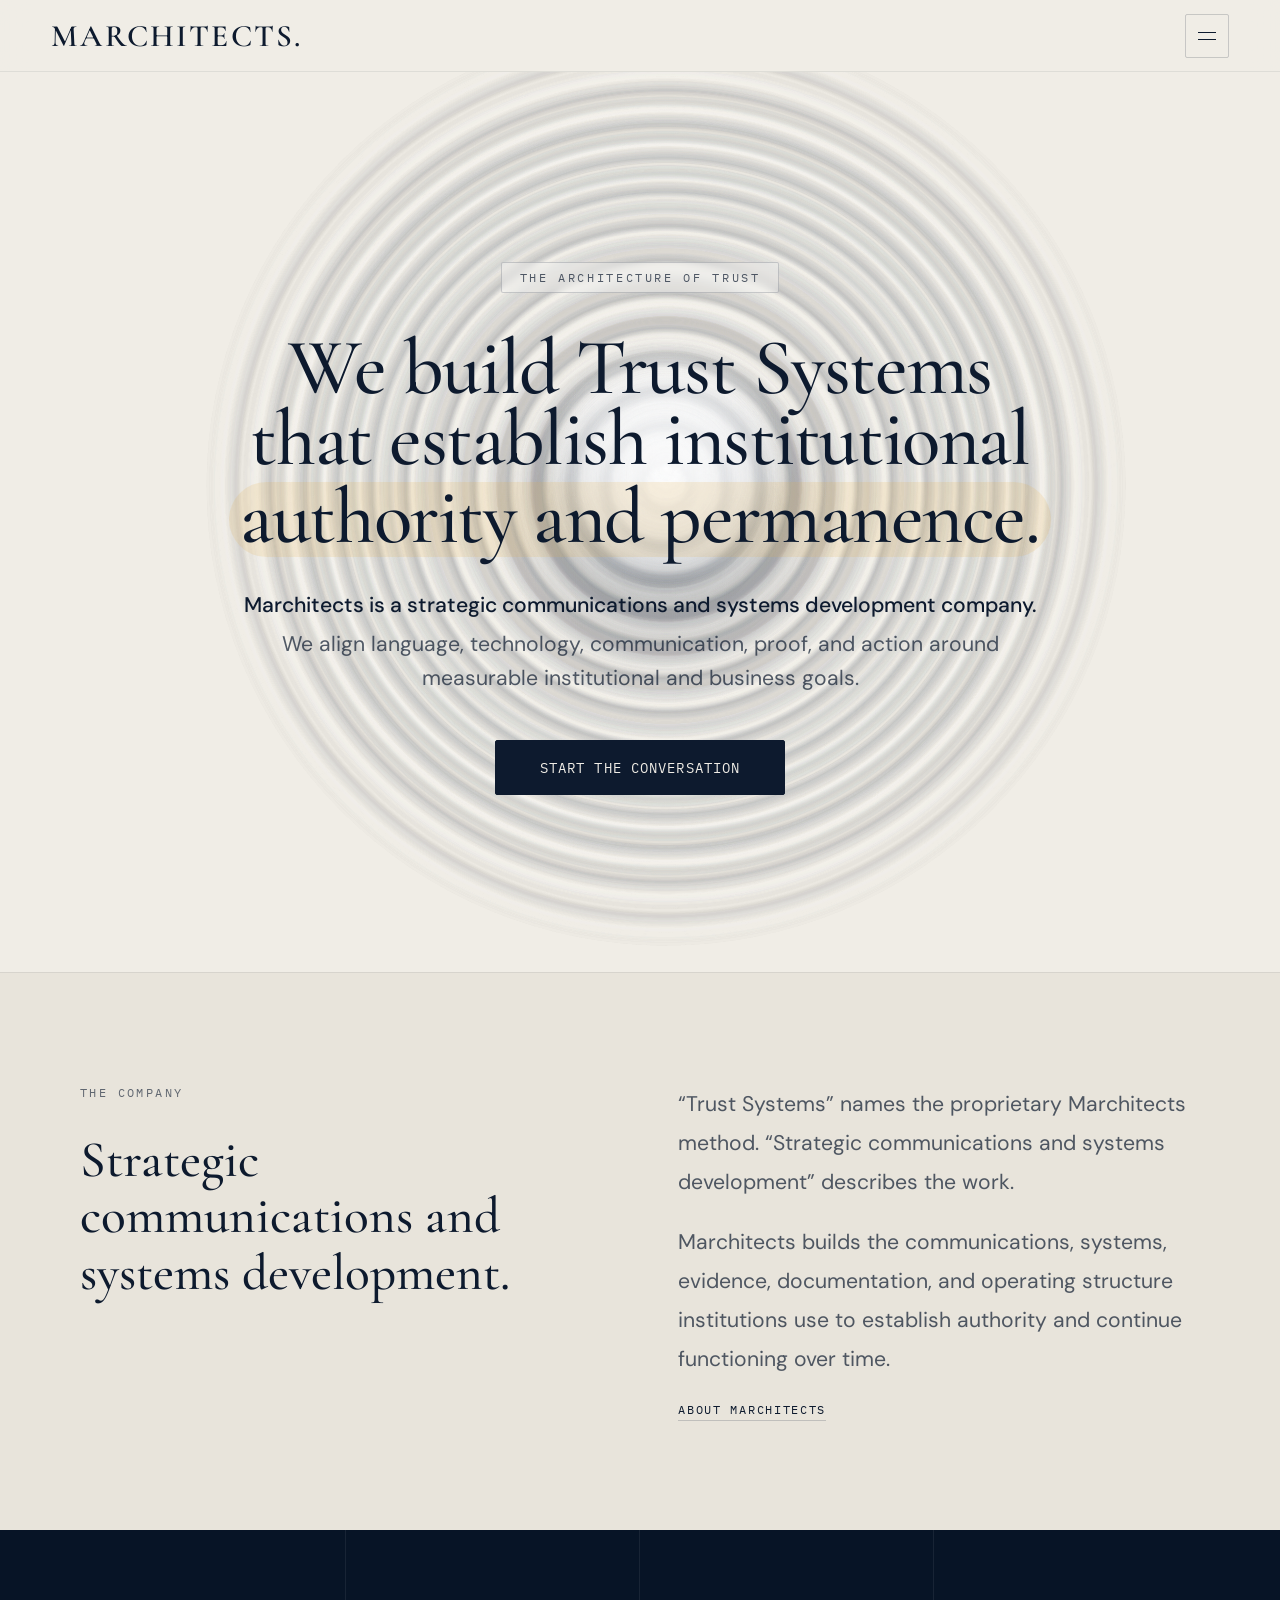
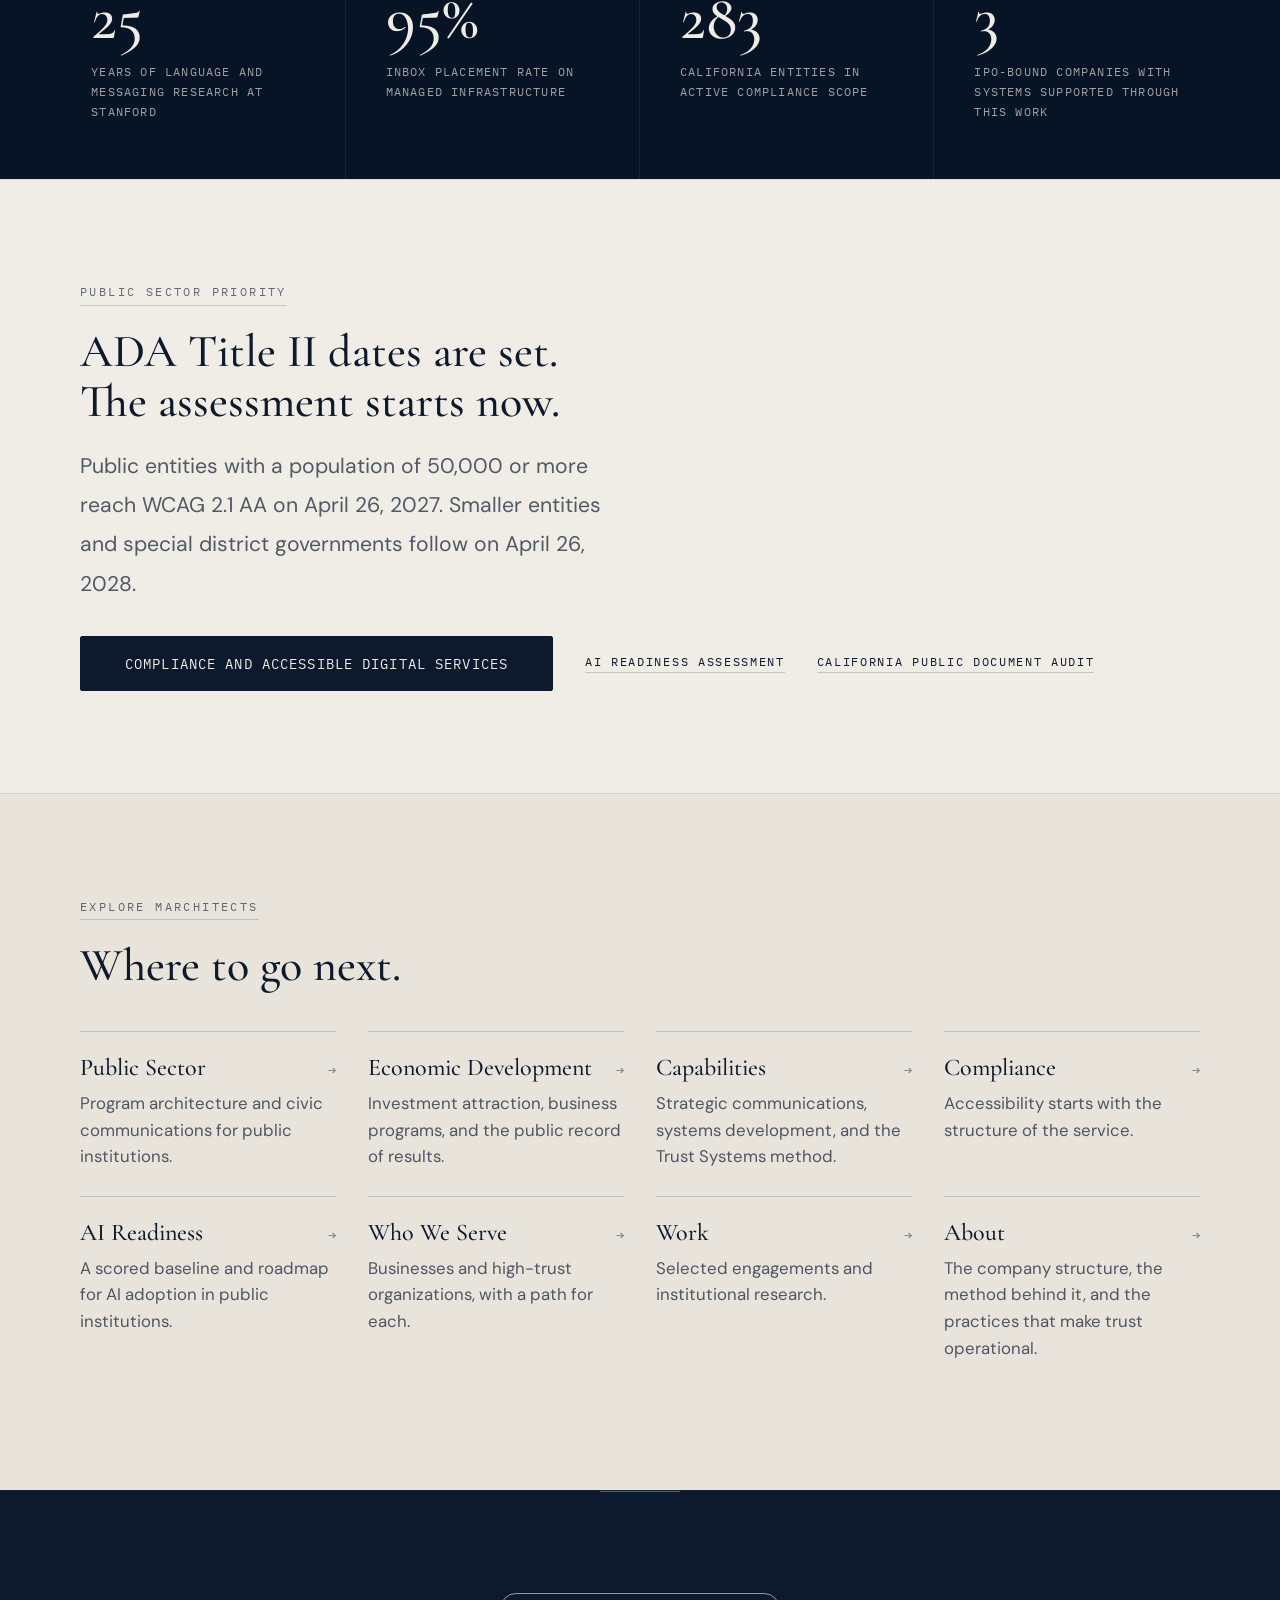
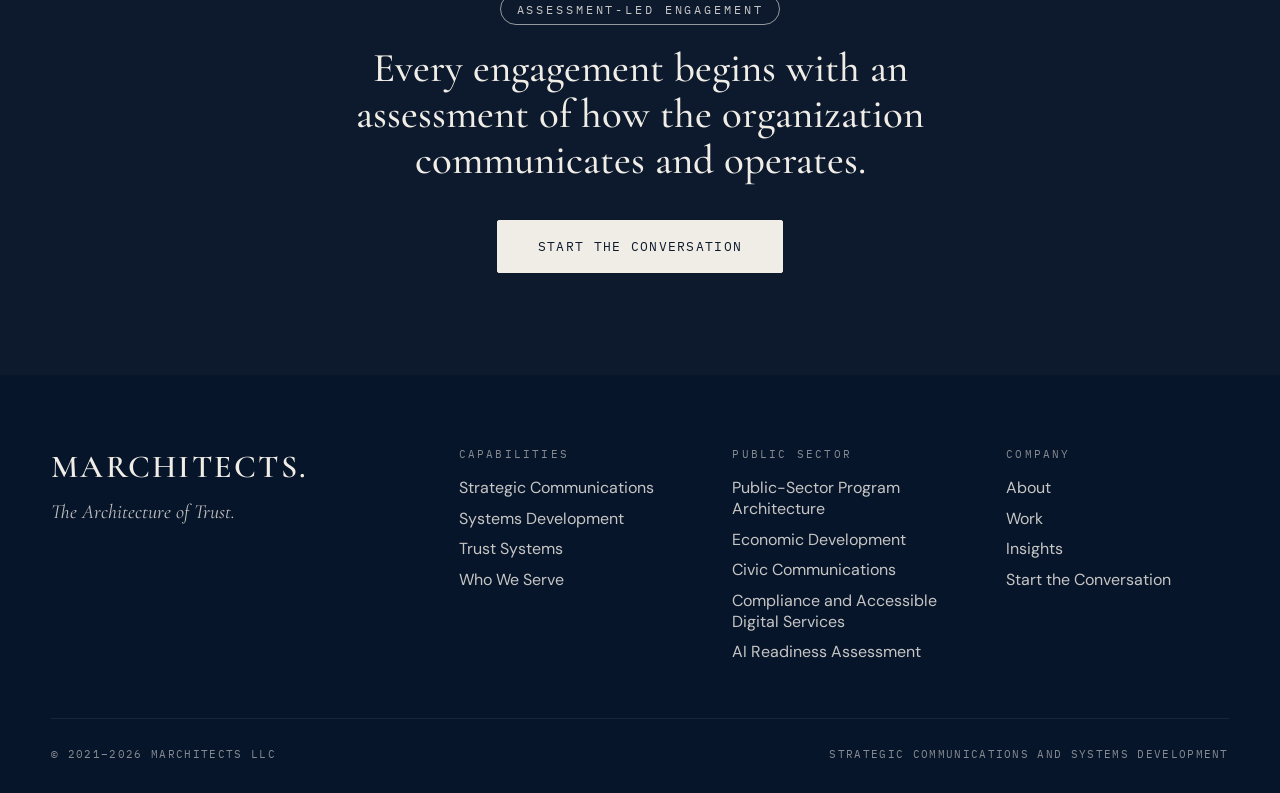
==== commit b5835738: "Add AI Readiness landing page, ADA Title II deadlines, civic-first Work page - New /ai-readiness/ pa" ====
--- a/index.html
+++ b/index.html
@@ -559,6 +559,7 @@
     <li><a href="who-we-serve/index.html">Who We Serve</a></li>
     <li><a href="public-sector/index.html">Public Sector</a></li>
     <li><a href="compliance/index.html">Compliance</a></li>
+    <li><a href="ai-readiness/index.html">AI Readiness</a></li>
     <li><a href="work/index.html">Work</a></li>
     <li><a href="insights/index.html">Insights</a></li>
     <li><a href="about/index.html">About</a></li>
@@ -574,9 +575,10 @@
     <li><a href="who-we-serve/index.html">Who We Serve<span class="mm-num">02</span></a></li>
     <li><a href="public-sector/index.html">Public Sector<span class="mm-num">03</span></a></li>
     <li><a href="compliance/index.html">Compliance<span class="mm-num">04</span></a></li>
-    <li><a href="work/index.html">Work<span class="mm-num">05</span></a></li>
-    <li><a href="insights/index.html">Insights<span class="mm-num">06</span></a></li>
-    <li><a href="about/index.html">About<span class="mm-num">07</span></a></li>
+    <li><a href="ai-readiness/index.html">AI Readiness<span class="mm-num">05</span></a></li>
+    <li><a href="work/index.html">Work<span class="mm-num">06</span></a></li>
+    <li><a href="insights/index.html">Insights<span class="mm-num">07</span></a></li>
+    <li><a href="about/index.html">About<span class="mm-num">08</span></a></li>
   </ul>
   <a class="mm-cta" href="contact/index.html">Start the Conversation</a>
   </nav>
@@ -635,6 +637,20 @@
   </div>
 </div>
 
+<!-- ── Public sector priority ───────────────────────────── -->
+<section class="section" id="public-sector-priority">
+  <div class="sec-inner">
+    <span class="sec-tag fade">Public sector priority</span>
+    <h2 class="sec-h fade">ADA Title II dates are set. The assessment starts now.</h2>
+    <p class="sec-b fade">Public entities with a population of 50,000 or more reach WCAG 2.1 AA on April 26, 2027. Smaller entities and special district governments follow on April 26, 2028.</p>
+    <div class="fade" style="display:flex;flex-wrap:wrap;gap:1.25rem 2rem;align-items:center;margin-top:2rem">
+      <a class="hero-cta" href="compliance/index.html">Compliance and Accessible Digital Services</a>
+      <a class="text-link" href="ai-readiness/index.html">AI Readiness Assessment</a>
+      <a class="text-link" href="work/index.html#public-sector">California Public Document Audit</a>
+    </div>
+  </div>
+</section>
+
 <!-- ── Site index ───────────────────────────────────────── -->
 <section class="section alt site-index-section" id="explore">
   <div class="sec-inner">
@@ -645,6 +661,7 @@
       <li><a href="economic-development/index.html"><span class="si-title">Economic Development</span><span class="si-desc">Investment attraction, business programs, and the public record of results.</span></a></li>
       <li><a href="capabilities/index.html"><span class="si-title">Capabilities</span><span class="si-desc">Strategic communications, systems development, and the Trust Systems method.</span></a></li>
       <li><a href="compliance/index.html"><span class="si-title">Compliance</span><span class="si-desc">Accessibility starts with the structure of the service.</span></a></li>
+      <li><a href="ai-readiness/index.html"><span class="si-title">AI Readiness</span><span class="si-desc">A scored baseline and roadmap for AI adoption in public institutions.</span></a></li>
       <li><a href="who-we-serve/index.html"><span class="si-title">Who We Serve</span><span class="si-desc">Businesses and high-trust organizations, with a path for each.</span></a></li>
       <li><a href="work/index.html"><span class="si-title">Work</span><span class="si-desc">Selected engagements and institutional research.</span></a></li>
       <li><a href="about/index.html"><span class="si-title">About</span><span class="si-desc">The company structure, the method behind it, and the practices that make trust operational.</span></a></li>
@@ -687,6 +704,7 @@
           <li><a href="economic-development/index.html">Economic Development</a></li>
           <li><a href="public-sector/index.html#civic-communications">Civic Communications</a></li>
           <li><a href="compliance/index.html">Compliance and Accessible Digital Services</a></li>
+          <li><a href="ai-readiness/index.html">AI Readiness Assessment</a></li>
         </ul>
       </div>
       <div class="footer-col">
--- a/assets/site.css
+++ b/assets/site.css
@@ -124,13 +124,13 @@
 }
 body.menu-open{overflow:hidden;}
 
-@media(max-width:1439px){
+@media(max-width:1599px){
   .site-nav .nav-brand{font-size:1.95rem;}
   .nav-links{gap:1.15rem;}
   .nav-links a{letter-spacing:.1em;}
   .site-nav > .nav-cta{padding:.7rem 1.1rem;}
 }
-@media(max-width:1279px){
+@media(max-width:1379px){
   .nav-links,.site-nav > .nav-cta{display:none;}
   .nav-toggle{display:flex;}
 }
@@ -454,3 +454,10 @@
 
 .def-link{color:inherit;text-decoration:underline;text-decoration-thickness:1px;text-underline-offset:5px;text-decoration-color:var(--ink-18);transition:text-decoration-color .2s;}
 .def-link:hover{text-decoration-color:var(--ink);}
+
+/* Case facts (challenge, structure, record, parallel) */
+.case-facts{margin:0 0 1.75rem;border-top:1px solid var(--ink-08);}
+.case-facts div{display:grid;grid-template-columns:minmax(0,3fr) minmax(0,9fr);gap:1.25rem;padding:1rem 0;border-bottom:1px solid var(--ink-08);}
+.case-facts dt{font-family:var(--mono);font-size:11px;letter-spacing:.16em;text-transform:uppercase;color:var(--ink-62);padding-top:.3rem;}
+.case-facts dd{margin:0;font-size:1.1rem;color:var(--ink-70);line-height:1.7;}
+@media(max-width:600px){.case-facts div{grid-template-columns:1fr;gap:.35rem;}}
